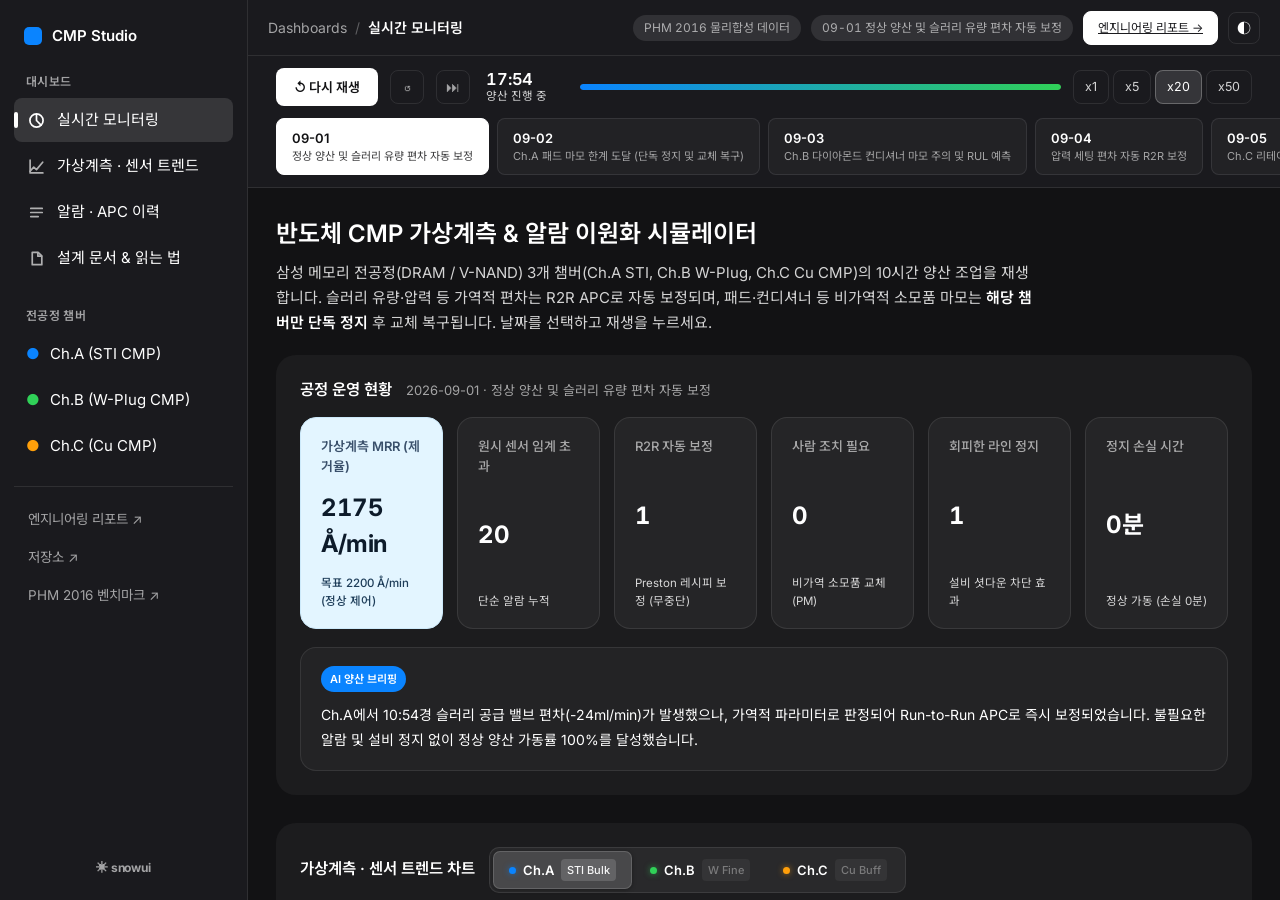
==== index.html @ 7632f23e "fix(ui): segmented chamber pills, dark history tabs, chart collision avoidance, and corrected diamon" ====
<!doctype html>
<html lang="ko" data-theme="dark">
<head>
<meta charset="utf-8">
<meta name="viewport" content="width=device-width, initial-scale=1">
<title>반도체 CMP 가상계측 & 알람 이원화 시뮬레이터</title>
<link rel="preconnect" href="https://fonts.googleapis.com">
<link rel="preconnect" href="https://fonts.gstatic.com" crossorigin>
<link href="https://fonts.googleapis.com/css2?family=Inter:wght@400;500;600;700&family=Noto+Sans+KR:wght@400;500;600;700&display=swap" rel="stylesheet">
<link rel="stylesheet" href="snowui-shell.css">
<link rel="stylesheet" href="style.css">
</head>
<body>
<div class="shell">

<aside class="rail">
  <div class="rail-brand"><span class="rail-dot"></span><span>CMP Studio</span></div>

  <div class="rail-sec">대시보드</div>
  <nav class="rail-group">
    <a class="rail-row on" href="#s-live"><svg class="ri" viewBox="0 0 16 16" aria-hidden="true"><circle cx="8" cy="8" r="6.2"/><path d="M8 8V2.2M8 8l4.3 4.3"/></svg>실시간 모니터링</a>
    <a class="rail-row" href="#s-chart"><svg class="ri" viewBox="0 0 16 16" aria-hidden="true"><path d="M2 12.5l3.4-4 2.6 2.4L13.8 4"/><path d="M2 2v12h12"/></svg>가상계측 · 센서 트렌드</a>
    <a class="rail-row" href="#s-log"><svg class="ri" viewBox="0 0 16 16" aria-hidden="true"><path d="M2.6 4.2h10.8M2.6 8h10.8M2.6 11.8h7"/></svg>알람 · APC 이력</a>
    <a class="rail-row" href="#s-about"><svg class="ri" viewBox="0 0 16 16" aria-hidden="true"><path d="M4 2.2h5.5L13 5.6v8.2H4z"/><path d="M9.3 2.4v3.4h3.4"/></svg>설계 문서 & 읽는 법</a>
  </nav>

  <div class="rail-sec">전공정 챔버</div>
  <nav class="rail-group">
    <a class="rail-row" href="#s-chart" onclick="switchEqp(0)"><span style="color:#0a84ff">●</span>&nbsp; Ch.A (STI CMP)</a>
    <a class="rail-row" href="#s-chart" onclick="switchEqp(1)"><span style="color:#30d158">●</span>&nbsp; Ch.B (W-Plug CMP)</a>
    <a class="rail-row" href="#s-chart" onclick="switchEqp(2)"><span style="color:#ff9f0a">●</span>&nbsp; Ch.C (Cu CMP)</a>
  </nav>

  <nav class="rail-group rail-ext">
    <a class="rail-row" href="project.html">엔지니어링 리포트 ↗</a>
    <a class="rail-row" href="https://github.com/jiu7021/CMP" target="_blank">저장소 ↗</a>
    <a class="rail-row" href="https://www.phmsociety.org/events/conference/phm/16/data-challenge" target="_blank">PHM 2016 벤치마크 ↗</a>
  </nav>

  <div class="rail-foot">
    <span style="font-weight:700;letter-spacing:-0.02em">✳ snowui</span>
  </div>
</aside>

<div class="col">
  <header class="topbar">
    <div class="crumb"><span>Dashboards</span><span class="sep">/</span><b id="crumb-cur">CMP Overview</b></div>
    <div class="topbar-r">
      <span class="badge ghost" title="PHM 2016 Schema Physics-Informed Synthetic Data">PHM 2016 물리합성 데이터</span>
      <span class="badge ghost" id="daybadge">—</span>
      <a class="btn primary" href="project.html">엔지니어링 리포트 →</a>
      <button id="theme-btn" class="icon-btn" type="button" aria-label="테마 전환">◐</button>
    </div>
  </header>

  <div class="barwrap">
    <section class="bar" id="bar">
      <button id="play" class="play">▶ 재생</button>
      <button id="rst" class="mini" title="처음으로">↺</button>
      <button id="end" class="mini" title="끝으로">⏭</button>
      <div class="clock"><b id="clock">08:00</b><span id="slow">양산 진행 중</span></div>
      <div class="track"><i id="prog"></i></div>
      <nav id="spd" class="spd"></nav>
    </section>
    <nav class="daybar" id="days"></nav>
  </div>

  <div class="scroll">
    <div class="hero">
      <h1>반도체 CMP 가상계측 & 알람 이원화 시뮬레이터</h1>
      <p class="sub">삼성 메모리 전공정(DRAM / V-NAND) 3개 챔버(Ch.A STI, Ch.B W-Plug, Ch.C Cu CMP)의 10시간 양산 조업을 재생합니다.
      슬러리 유량·압력 등 가역적 편차는 R2R APC로 자동 보정되며, 패드·컨디셔너 등 비가역적 소모품 마모는 <b>해당 챔버만 단독 정지</b> 후 교체 복구됩니다.
      날짜를 선택하고 재생을 누르세요.</p>
    </div>

    <main>

      <div id="hold" class="hold"></div>

      <!-- 공정 현황 (KPI 카드 행) -->
      <section class="panel" id="s-live">
        <div class="panel-head"><h2>공정 운영 현황</h2><div class="hint" id="title"></div></div>
        <div class="kpi-row" id="kpi"></div>
        <div class="brief-box">
          <span class="tag">AI 양산 브리핑</span>
          <p id="brief"></p>
        </div>
      </section>

      <!-- 가상계측 & 센서 트렌드 (그래프가 먼저 나옴!) -->
      <section class="panel" id="s-chart">
        <div class="panel-head">
          <h2>가상계측 · 센서 트렌드 차트</h2>
          <nav id="eqps" class="tabs sm"></nav>
        </div>

        <!-- 5종 SVG 실시간 센서 및 가상계측 차트 -->
        <div id="charts"></div>
        <p class="hint" style="margin-top:14px">세로선은 이상 감지 시점, 붉은 음영은 해당 챔버 단독 정지 구간입니다.
        Y축 스케일은 실제 공정 제어 밴드(Process Window)에 맞춰 최적화되어 정지 후에도 파라미터 미세 거동이 1자로 뭉개지지 않습니다.</p>

        <!-- 차트 아래에 배치된 실제 반도체 CMP 공정 구조도 & 물리 거동 트윈 -->
        <div class="cmp-schematic-wrap">
          <div class="cmp-schematic-head">
            <h3>⚙️ 반도체 CMP 연마 챔버 물리 거동 단면도 (<span id="twin-ch-name">Ch.A — STI Bulk</span>)</h3>
            <div id="twin-status-badge"><span class="badge ok">🟢 정상 가동 중 (RUNNING)</span></div>
          </div>

          <div class="cmp-twin-card" id="cmp-twin-card">
            <div class="cmp-twin-body">
              <!-- 실제 반도체 CMP 설비 단면 구조도 (Carrier Head, 300mm Wafer, Retaining Ring, Slurry, Pad, Platen) -->
              <div class="cmp-stage-view">
                <svg id="cmp-svg-sim" viewBox="0 0 680 240" class="cmp-svg">
                  <defs>
                    <!-- Polyurethane Pad Textured Pattern -->
                    <linearGradient id="pad-base-grad" x1="0%" y1="0%" x2="0%" y2="100%">
                      <stop offset="0%" stop-color="#d4a373"/>
                      <stop offset="50%" stop-color="#bc6c25"/>
                      <stop offset="100%" stop-color="#8a4f1d"/>
                    </linearGradient>
                    <!-- Silicon Wafer Thin Film Gradient -->
                    <linearGradient id="wafer-layer-grad" x1="0%" y1="0%" x2="100%" y2="0%">
                      <stop offset="0%" stop-color="#48cae4"/>
                      <stop offset="25%" stop-color="#0077b6"/>
                      <stop offset="50%" stop-color="#90e0ef"/>
                      <stop offset="75%" stop-color="#b5179e"/>
                      <stop offset="100%" stop-color="#48cae4"/>
                    </linearGradient>
                    <!-- Slurry Fluid Drop Gradient -->
                    <radialGradient id="slurry-fluid-grad" cx="50%" cy="50%" r="50%">
                      <stop offset="0%" stop-color="#caf0f8"/>
                      <stop offset="100%" stop-color="#00b4d8"/>
                    </radialGradient>
                  </defs>

                  <!-- 1. Bottom Turntable Platen & Polyurethane Pad -->
                  <g id="platen-assembly">
                    <!-- Stainless Platen Base -->
                    <rect x="60" y="195" width="560" height="24" rx="4" fill="#2c2c2e" stroke="#48484a" stroke-width="1.5"/>
                    <rect x="290" y="219" width="100" height="15" fill="#1c1c1e"/>
                    <!-- Polishing Pad (IC1000) -->
                    <rect x="70" y="175" width="540" height="20" rx="2" fill="url(#pad-base-grad)" stroke="#dda15e" stroke-width="1"/>
                    <!-- Pad Micro-Grooves cross-hatch lines -->
                    <path d="M80,175 L80,183 M110,175 L110,183 M140,175 L140,183 M170,175 L170,183 M200,175 L200,183 M230,175 L230,183 M260,175 L260,183 M290,175 L290,183 M320,175 L320,183 M350,175 L350,183 M380,175 L380,183 M410,175 L410,183 M440,175 L440,183 M470,175 L470,183 M500,175 L500,183 M530,175 L530,183 M560,175 L560,183 M590,175 L590,183" stroke="rgba(0,0,0,0.3)" stroke-width="1.5"/>
                    <!-- Platen Rotation Indicator Arrow -->
                    <g id="platen-rotation-badge" class="spin-anim">
                      <circle cx="220" cy="170" r="16" fill="rgba(0,0,0,0.4)" stroke="#dda15e" stroke-width="1"/>
                      <path d="M213,170 A7,7 0 1,1 227,170 M227,165 L227,171 L221,171" fill="none" stroke="#dda15e" stroke-width="1.5" stroke-linecap="round"/>
                    </g>
                    <text x="340" y="210" fill="#a1a1a6" font-size="11" font-weight="600" text-anchor="middle">ROTATING PLATEN TABLE & IC1000 POLYURETHANE PAD</text>
                  </g>

                  <!-- 2. Slurry Delivery Arm & Chemical Fluid Layer (Left) -->
                  <g id="slurry-delivery-system">
                    <!-- Delivery tube -->
                    <path d="M90,30 L90,105 L150,125" fill="none" stroke="#0077b6" stroke-width="5" stroke-linecap="round"/>
                    <circle cx="150" cy="125" r="5" fill="#00b4d8"/>
                    <text x="90" y="22" fill="#00b4d8" font-size="10.5" font-weight="600">SLURRY DISPENSER</text>
                    
                    <!-- Dynamic Slurry Droplets (Animated when playing) -->
                    <circle class="drip-anim-1" cx="150" cy="138" r="3.5" fill="url(#slurry-fluid-grad)"/>
                    <circle class="drip-anim-2" cx="152" cy="150" r="2.8" fill="url(#slurry-fluid-grad)"/>
                    <!-- Slurry film on pad -->
                    <rect x="140" y="172" width="220" height="3" fill="#00b4d8" opacity="0.6"/>
                  </g>

                  <!-- 3. Wafer Polishing Head / Carrier Assembly (Center-Right) -->
                  <g id="carrier-assembly">
                    <!-- Carrier Drive Shaft -->
                    <rect x="335" y="10" width="30" height="60" rx="3" fill="#3a3a3c" stroke="#636366" stroke-width="1"/>
                    <line x1="350" y1="20" x2="350" y2="60" stroke="#8e8e93" stroke-dasharray="3 3"/>
                    
                    <!-- Downforce Pressure Arrows (Fz) -->
                    <path d="M320,45 L320,62 M316,58 L320,63 L324,58" stroke="#30d158" stroke-width="2" stroke-linecap="round"/>
                    <path d="M350,45 L350,62 M346,58 L350,63 L354,58" stroke="#30d158" stroke-width="2" stroke-linecap="round"/>
                    <path d="M380,45 L380,62 M376,58 L380,63 L384,58" stroke="#30d158" stroke-width="2" stroke-linecap="round"/>
                    <text x="350" y="40" fill="#30d158" font-size="10" font-weight="700" text-anchor="middle">DOWNFORCE (P)</text>

                    <!-- Carrier Head Main Body (Multi-Zone Air Bladder Housing) -->
                    <rect x="250" y="70" width="200" height="85" rx="8" fill="#2c2c2e" stroke="#5a5a5e" stroke-width="2"/>
                    <rect x="255" y="140" width="190" height="15" fill="#3a3a3c"/>
                    
                    <!-- Retaining Ring (Edge Ring preventing wafer slip) -->
                    <rect x="250" y="155" width="12" height="19" rx="1" fill="#ff9f0a" stroke="#cca000" stroke-width="1"/>
                    <rect x="438" y="155" width="12" height="19" rx="1" fill="#ff9f0a" stroke="#cca000" stroke-width="1"/>
                    <text x="235" y="162" fill="#ff9f0a" font-size="9" font-weight="600" text-anchor="end">RETAINING RING</text>

                    <!-- 300mm Silicon Wafer (Held Face-Down against Pad) -->
                    <rect x="262" y="168" width="176" height="5.5" rx="1" fill="url(#wafer-layer-grad)"/>
                    <text x="350" y="163" fill="#ffffff" font-size="10" font-weight="700" text-anchor="middle">300mm WAFER (FACE-DOWN)</text>

                    <!-- Carrier Rotation Indicator Arrow -->
                    <g id="carrier-rotation-badge" class="spin-anim-rev">
                      <circle cx="320" cy="105" r="14" fill="rgba(0,0,0,0.5)" stroke="#0a84ff" stroke-width="1"/>
                      <path d="M314,105 A6,6 0 1,1 326,105 M326,101 L326,106 L321,106" fill="none" stroke="#0a84ff" stroke-width="1.5" stroke-linecap="round"/>
                    </g>
                    <text x="350" y="109" fill="#0a84ff" font-size="10.5" font-weight="600">CARRIER HEAD</text>
                  </g>

                  <!-- 4. Diamond Conditioner Dresser Unit (Far Right) -->
                  <!-- Vertical Fixed Pivot Post at X=560 -->
                  <rect x="560" y="30" width="10" height="155" rx="3" fill="#2c2c2e" stroke="#48484a" stroke-width="1.5"/>
                  <circle cx="565" cy="65" r="7" fill="#636366" stroke="#8e8e93" stroke-width="1"/>
                  <text x="565" y="22" fill="#ffd60a" font-size="10" font-weight="700" text-anchor="middle">DIAMOND DRESSER</text>
                  <text x="565" y="198" fill="#8e8e93" font-size="8.5" text-anchor="middle">PIVOT POST</text>

                  <!-- Moving Sweeper Arm & Conditioning Disc (sweeps strictly along pad surface Y=175) -->
                  <g id="conditioner-unit" class="sweep-anim">
                    <!-- Cantilever Arm -->
                    <path d="M565,65 L495,65 L495,158" fill="none" stroke="#8e8e93" stroke-width="5" stroke-linecap="round" stroke-linejoin="round"/>
                    <!-- Disc Drive Spindle -->
                    <rect x="491" y="145" width="8" height="15" rx="1" fill="#636366"/>
                    <!-- Conditioner Disc Head Body -->
                    <rect x="472" y="158" width="46" height="13" rx="2" fill="#3a3a3c" stroke="#ffd60a" stroke-width="1.2"/>
                    <!-- Diamond Grit Abrasive Layer (Sits strictly on pad top surface Y=171~175) -->
                    <rect x="474" y="171" width="42" height="4" rx="1" fill="#ffd60a" stroke="#cca000" stroke-width="0.5"/>
                    <text x="495" y="152" fill="#ffd60a" font-size="9" font-weight="600" text-anchor="middle">100 RPM</text>
                  </g>

                  <!-- 5. Halt Alert Overlay (Displayed only when halted) -->
                  <g id="cmp-halt-overlay" opacity="0" style="transition: opacity 0.25s ease;">
                    <rect x="50" y="20" width="580" height="195" rx="10" fill="rgba(255,69,58,0.22)" stroke="#ff453a" stroke-width="2"/>
                    <rect x="190" y="90" width="300" height="52" rx="8" fill="rgba(20,20,22,0.94)" stroke="#ff453a" stroke-width="1.5"/>
                    <text x="340" y="113" fill="#ff453a" font-size="14" font-weight="700" text-anchor="middle">⚠️ 챔버 단독 정지 (HALTED)</text>
                    <text x="340" y="131" fill="rgba(255,255,255,0.85)" font-size="11.5" text-anchor="middle">헤드 상승(Head-Up) · 소모품(패드) 교체 필요</text>
                  </g>
                </svg>
              </div>

              <!-- Live Chamber Gauges -->
              <div class="cmp-gauges-grid">
                <div class="gauge-card">
                  <div class="gauge-lab">가상계측 MRR (제거율)</div>
                  <div class="gauge-val ok" id="g-mrr">2,204 Å/min</div>
                  <div class="gauge-sub" id="g-mrr-err">실시간 가상계측 정상</div>
                </div>
                <div class="gauge-card">
                  <div class="gauge-lab">캐리어 다운포스 압력</div>
                  <div class="gauge-val" id="g-press">3.80 psi</div>
                  <div class="gauge-sub">목표: 3.80 psi (R2R 연동)</div>
                </div>
                <div class="gauge-card">
                  <div class="gauge-lab">슬러리 공급 유량</div>
                  <div class="gauge-val" id="g-flow">220.0 ml/min</div>
                  <div class="gauge-sub">공급 밸브 안정</div>
                </div>
                <div class="gauge-card">
                  <div class="gauge-lab">패드 잔여 홈 & RUL</div>
                  <div class="gauge-val warn" id="g-wear">980.0 μm</div>
                  <div class="gauge-sub" id="g-rul">잔여 351매 (임계 400μm)</div>
                </div>
              </div>
            </div>
          </div>
        </div>
      </section>

      <!-- 알람 & 조치 이력 (통합 뷰) -->
      <section class="panel" id="s-log">
        <div class="panel-head"><h2>알람 · 조치 종합 이력</h2>
          <nav id="logtabs" class="tabs sm">
            <button class="on" data-v="all">전체 이력 <span id="nall"></span></button>
            <button data-v="auto">⚡ 자동 보정 (APC) <span id="nauto"></span></button>
            <button data-v="man">👤 사람 조치 (PM 필요) <span id="nman"></span></button>
          </nav></div>
        <div id="log"></div>
      </section>

      <!-- 이 화면 읽는 법 -->
      <section class="panel" id="s-about">
        <div class="panel-head"><h2>이 화면 읽는 법 — CMP 공정 운영 아키텍처</h2>
          <div class="hint">자세한 공학적 수치와 한계는 <a class="inline-link" href="project.html">엔지니어링 리포트</a>에 정리되어 있습니다</div></div>

        <h3 class="sub-h">가상계측(Virtual Metrology)이란 무엇인가</h3>
        <p class="para">CMP(Chemical Mechanical Planarization)는 회전하는 폴리싱 패드와 슬러리(연마액) 화학 반응으로 웨이퍼 표면을 나노미터 수준으로 평탄화하는 전공정 핵심 공정입니다.
        핵심 품질 지표는 <b>MRR(Material Removal Rate, 단위 시간당 연마 제거율)</b>입니다.
        모든 웨이퍼를 물리 계측기(박막 두께 측정기)로 실측하면 팹 병목이 발생하므로,
        설비 센서(다운포스 압력, 플래튼/헤드 회전수, 슬러리 유량, 모터 마찰전류, 패드 온도) 데이터를 학습한 <b>머신러닝 가상계측 모델(MLP/Ridge)</b>로 매 웨이퍼의 MRR을 실시간 추정합니다.</p>

        <h3 class="sub-h">알람 이원화의 핵심: 가역적 이상 vs 비가역적 소모품 마모</h3>
        <p class="para">기존 팹에서는 사소한 유량 흔들림이나 압력 드리프트에도 일괄 경보가 발생하여 오퍼레이터 피로도가 극심하고 불필요한 라인 정지가 발생했습니다.
        본 시스템은 이상의 물리적 성격을 판별해 두 갈래로 분기합니다:</p>
        <table class="kv">
          <tr><td><b>슬러리 유량 편차 · 캐리어 압력 세팅 드리프트 · 회전속도 편차</b></td><td class="ok">R2R APC 자동 레시피 보정 (무중단)</td></tr>
          <tr><td><b>폴리싱 패드 수명 한계 (홈 깊이 400μm 미달) · 다이아몬드 컨디셔너 마모</b></td><td class="bad">사람 개입 알람 (해당 챔버 단독 정지)</td></tr>
        </table>

        <h3 class="sub-h">해당 챔버만 정지되고, 나머지 챔버와 시간은 계속 흐릅니다</h3>
        <p class="para">예를 들어 <b>9월 2일</b> 시나리오에서 Ch.A의 폴리싱 패드 홈 깊이가 임계선(400μm)에 도달하면,
        <b>Ch.A만 즉시 정지(RPM 0, 압력 0, 가공 중단)</b>되고 Ch.B와 Ch.C는 정상적으로 웨이퍼를 가공합니다.
        실제 반도체 팹과 동일하게 조업 시간은 계속 흐르며, 작업자가 결정을 미룰수록 <b>정지 손실 시간(Downtime Loss)</b>이 분 단위로 누적됩니다.
        상단에 나타나는 <b>[소모품(패드) 교체 완료 · 재가동]</b> 버튼을 누르면 패드가 신품(1200μm)으로 교체되고 Ch.A가 즉시 양산에 복귀합니다.</p>

        <h3 class="sub-h">소모품 잔여수명(RUL) 추정</h3>
        <p class="para">패드 잔여 홈 깊이 및 컨디셔너 가동 시간의 열화 궤적을 분석하여 교체 임계점까지 남은 웨이퍼 매수와 95% 신뢰구간([CI_low, CI_high])을 실시간 제공합니다.
        위험 수준(CRIT) 이전 단계(MAJ)에서는 라인을 세우지 않고 차기 계획 정비(PM) 일정으로 자동 이관됩니다.</p>
      </section>

    </main>

    <footer class="ftr">
      데이터 스키마: PHM 2016 Data Challenge (CMP Benchmark) · 삼성전자 메모리 전공정 CMP 양산 설비 모사 ·
      가상계측 모델: Advanced MLP (Val R² 0.9710) · <a class="inline-link" href="https://github.com/jiu7021/CMP" target="_blank">GitHub Repository</a>
    </footer>
  </div>
</div>
</div>

<script src="data.js"></script>
<script src="app.js"></script>
<script src="snowui-shell.js"></script>
</body>
</html>
---- snowui-shell.css ----
/* ═══════════════════════════════════════════════════════════════════════
   SnowUI Shell — 포트폴리오 프로젝트용 재사용 스타일시트
   토큰 출처: claude.ai/design 프로젝트 "SnowUI Design System"
     tokens/colors.css · typography.css · shape.css · fonts.css
     ui_kits/dashboard/{Shell,NavRail,OverviewScreen}.jsx (레이아웃 값)

   원칙 — SnowUI 예시와 대조해 확정한 것
     · 패널은 테두리로 나누지 않는다. 배경색 차이와 여백으로 나눈다.
     · 간격 28 / 패딩 24 / 패널 radius 20 / 카드 radius 16.
     · 다크가 기본. 밝은 테마는 [data-theme="light"] 로 전환.
     · 다크에서도 KPI 카드는 파스텔 밝은 면을 유지하고 글자만 뒤집는다.
     · Inter 에는 한글 글리프가 없으므로 Noto Sans KR 을 뒤에 둔다.

   HTML 에 이 두 줄이 필요하다.
     <html lang="ko" data-theme="dark">
     <link href="https://fonts.googleapis.com/css2?family=Inter:wght@400;500;600;700&family=Noto+Sans+KR:wght@400;500;600;700&display=swap" rel="stylesheet">
   ═══════════════════════════════════════════════════════════════════════ */

:root{
  --ink:rgb(28,28,28); --ink-80:rgba(28,28,28,.82); --ink-40:rgba(28,28,28,.58);
  --ink-20:rgba(28,28,28,.28); --ink-10:rgba(28,28,28,.1); --ink-05:rgba(28,28,28,.05);
  --surface-page:rgb(255,255,255);
  --surface-app:rgb(249,249,250);
  --surface-panel:rgb(255,255,255);
  --surface-sunken:rgb(247,249,251);
  --surface-hover:rgba(0,0,0,.04);
  --surface-selected:rgba(28,28,28,.05);
  --line:rgba(0,0,0,.1);
  --text-inverse:rgb(28,28,28);

  --fill-blue:rgb(230,241,253); --fill-purple:rgb(237,238,252);
  --fill-cyan:rgb(227,245,255); --fill-lilac:rgb(229,236,246);

  --accent:rgb(0,122,255);
  --warn:rgb(191,116,20); --warn-fill:rgb(255,244,229);
  --bad:rgb(200,40,40);   --bad-fill:rgb(255,236,236);
  --ok:rgb(35,150,72);    --ok-fill:rgb(233,248,238);

  --radius-8:8px; --radius-16:16px; --radius-20:20px; --radius-full:999px;
  --dur-fast:120ms; --dur-base:200ms; --ease:cubic-bezier(.4,0,.2,1);
  --font-sans:'Inter','Noto Sans KR',-apple-system,BlinkMacSystemFont,'Segoe UI',sans-serif;
}

:root[data-theme="dark"]{
  --ink:rgb(255,255,255); --ink-80:rgba(255,255,255,.82); --ink-40:rgba(255,255,255,.6);
  --ink-20:rgba(255,255,255,.3); --ink-10:rgba(255,255,255,.1); --ink-05:rgba(255,255,255,.1);
  --surface-page:#1a1a1e;
  --surface-app:#121214;
  --surface-panel:rgba(255,255,255,.045);
  --surface-sunken:rgba(255,255,255,.03);
  --surface-hover:rgba(255,255,255,.08);
  --surface-selected:rgba(255,255,255,.12);
  --line:rgba(255,255,255,.09);
  --fill-cyan:#e3f5ff;
  --text-inverse:rgb(28,28,28);
  /* SnowUI 는 다크에서도 이 파스텔 면들을 밝게 유지한다 */
  --fill-lilac:rgb(231,235,245); --fill-purple:rgb(231,231,238);
  --accent:rgb(10,132,255);
  --warn:rgb(255,159,10); --warn-fill:rgba(255,159,10,.14);
  --bad:rgb(255,69,58);   --bad-fill:rgba(255,69,58,.14);
  --ok:rgb(48,209,88);    --ok-fill:rgba(48,209,88,.14);
}

*{box-sizing:border-box}
html,body{margin:0;padding:0;height:100%}
body{background:var(--surface-app);color:var(--ink);font-family:var(--font-sans);
  font-size:14px;line-height:20px;letter-spacing:0;-webkit-font-smoothing:antialiased}
h1,h2,h3{margin:0;font-weight:600}
b{font-weight:600;color:var(--ink)}
.tnum,.kpi-val,.kv,.cmp,.badge{font-variant-numeric:tabular-nums}

/* ═══ 셸 ═══ */
.shell{display:flex;height:100vh;overflow:hidden}
.rail{width:248px;flex:none;border-right:1px solid var(--line);background:var(--surface-page);
  padding:22px 14px;overflow-y:auto;display:flex;flex-direction:column}
.rail-brand{display:flex;align-items:center;gap:10px;padding:4px 10px 0;font-weight:600;font-size:15px}
.rail-dot{width:18px;height:18px;border-radius:5px;background:var(--accent);flex:none}
.rail-sec{font-size:12px;font-weight:600;letter-spacing:.03em;color:var(--ink-40);
  padding:4px 12px 6px;margin-top:22px}
.rail-group{display:flex;flex-direction:column;gap:2px}
.rail-row{display:flex;align-items:center;gap:2px;height:44px;padding:0 12px;
  border-radius:var(--radius-8);color:var(--ink);text-decoration:none;font-size:15px;
  position:relative;transition:background var(--dur-fast) var(--ease)}
.rail-row:hover{background:var(--surface-hover)}
.rail-row.on{background:var(--surface-selected)}
.rail-row.on::before{content:"";position:absolute;left:0;top:14px;width:4px;height:16px;
  border-radius:2px;background:var(--ink)}
span.ri{width:7px;height:7px;border-radius:4px;background:var(--ink-20);margin:0 10px 0 5px;flex:none}
.rail-row.on span.ri{background:var(--ink)}
.rail-ext{margin-top:18px;padding-top:14px;border-top:1px solid var(--line)}
.rail-ext .rail-row{color:var(--ink-40);padding-left:14px;font-size:13.5px;height:36px}
.rail-ext .rail-row:hover{color:var(--ink)}
.rail-foot{margin-top:auto;padding-top:20px;font-size:12px;color:var(--ink-40);text-align:center}

.col{flex:1;display:flex;flex-direction:column;min-width:0}
.topbar{height:56px;flex:none;border-bottom:1px solid var(--line);background:var(--surface-page);
  display:flex;align-items:center;justify-content:space-between;padding:0 20px;gap:14px}
.crumb{display:flex;align-items:center;gap:8px;font-size:14px;color:var(--ink-40);min-width:0}
.crumb b{color:var(--ink);white-space:nowrap;overflow:hidden;text-overflow:ellipsis}
.crumb .sep{color:var(--ink-20)}
.topbar-r{display:flex;align-items:center;gap:10px;flex:none}
.icon-btn{width:32px;height:32px;border-radius:var(--radius-8);border:1px solid var(--line);
  background:transparent;color:var(--ink);cursor:pointer;font-size:14px;line-height:1;
  transition:background var(--dur-fast) var(--ease)}
.icon-btn:hover{background:var(--surface-hover)}

.scroll{flex:1;overflow-y:auto;min-height:0;position:relative}  /* offsetTop 기준을 이 컨테이너로 */
.hero{max-width:1280px;margin:0 auto;padding:28px 28px 0}
.hero h1{font-size:24px;line-height:36px}
.sub{margin:8px 0 0;color:var(--ink-80);max-width:760px;font-size:15px;line-height:25px}
main{max-width:1280px;margin:0 auto;padding:20px 28px 48px;display:flex;flex-direction:column;gap:28px}
.ftr{border-top:1px solid var(--line);padding:16px 28px;text-align:center;
  color:var(--ink-20);font-size:12px}

/* ═══ 콘텐츠 ═══ */
.panel{background:var(--surface-panel);border:none;border-radius:var(--radius-20);padding:24px}
.panel-head{display:flex;align-items:baseline;gap:14px;flex-wrap:wrap;margin-bottom:16px}
.panel h2{font-size:15.5px;line-height:22px}
.hint{color:var(--ink-40);font-size:13px;line-height:20px}
.dim{color:var(--ink-40)}
.para{margin:0 0 16px;font-size:14.5px;line-height:26px;max-width:74ch}
.para:last-child{margin-bottom:0}
.para.dim{color:var(--ink-40)}
.fig{display:block;width:100%;max-width:900px;height:auto;margin:8px 0 16px;
  border-radius:var(--radius-16);background:var(--surface-sunken)}
.inline-link{color:var(--accent);text-decoration:none;font-weight:600}
.inline-link:hover{text-decoration:underline;text-underline-offset:3px}

.badge{font-size:12px;line-height:18px;padding:3px 10px;border-radius:var(--radius-full);
  background:var(--fill-blue);color:var(--text-inverse);border:1px solid transparent;
  text-decoration:none;display:inline-block}
.badge.ghost{background:var(--ink-05);color:var(--ink-40)}
.badge.bad{background:var(--warn-fill);color:var(--warn)}

.btn{font-family:inherit;font-size:12px;line-height:18px;padding:7px 14px;
  border-radius:var(--radius-8);cursor:pointer;border:1px solid var(--line);
  background:transparent;color:var(--ink);transition:background var(--dur-fast) var(--ease)}
.btn:hover{background:var(--surface-hover)}
/* primary 글자색은 --text-inverse 가 아니라 페이지 배경색을 쓴다.
   --text-inverse 는 파스텔 면 위의 어두운 글자용이라 라이트에서 --ink 와 같은 색이 되어 글자가 사라진다. */
.btn.primary{background:var(--ink);border-color:var(--ink);color:var(--surface-page)}

/* KPI 카드 — 다크에서도 파스텔 면을 밝게 두고 글자만 뒤집는다 */
.kpi-row{display:grid;grid-template-columns:repeat(auto-fit,minmax(200px,1fr));gap:16px}
.kpi{background:var(--surface-sunken);border-radius:var(--radius-16);padding:20px;
  display:flex;flex-direction:column;gap:6px;
  transition:transform var(--dur-base) var(--ease)}
.kpi:hover{transform:translateY(-2px)}
.kpi.tint{background:var(--fill-blue);color:var(--text-inverse)}
.kpi.tint-2{background:var(--fill-lilac);color:var(--text-inverse)}
.kpi.tint .kpi-sub,.kpi.tint-2 .kpi-sub{color:rgba(28,28,28,.55)}
.kpi-lab{font-size:14px;line-height:20px;font-weight:600}
.kpi-val{font-size:24px;line-height:36px;font-weight:600}
.kpi-sub{font-size:12px;line-height:18px;color:var(--ink-40)}

/* 단계 목록 — ok / half / no 로 결과를 좌측 막대에 표시 */
.steps{display:flex;flex-direction:column;gap:12px}
.step{display:flex;gap:14px;background:var(--surface-sunken);border-radius:var(--radius-16);
  padding:18px 20px;border-left:3px solid var(--ink-20)}
.step.ok{border-left-color:var(--ok)}
.step.half{border-left-color:var(--warn)}
.step.no{border-left-color:var(--bad)}
.step-n{flex:none;width:22px;height:22px;border-radius:var(--radius-full);
  background:var(--ink-10);color:var(--ink);font-size:12px;font-weight:600;
  display:grid;place-items:center}
.step b{display:block;font-size:14px;line-height:20px;margin-bottom:4px}
.step p{margin:0;font-size:13px;line-height:21px;color:var(--ink-40);max-width:70ch}

/* 강조 블록 — 관점 전환·핵심 결론 */
.turn{background:var(--fill-blue);color:var(--text-inverse);border-radius:var(--radius-16);padding:22px}
.turn b{color:var(--text-inverse);font-size:14px}
.turn p{margin:8px 0 14px;font-size:14px;line-height:24px;color:rgba(28,28,28,.75);max-width:74ch}

.cmp,.kv{border-collapse:collapse;font-size:13px;line-height:20px}
.cmp{background:rgba(255,255,255,.55);border-radius:var(--radius-8);overflow:hidden}
.cmp th,.cmp td{padding:8px 14px;text-align:left;color:var(--text-inverse)}
.cmp th{font-weight:600;color:rgba(28,28,28,.5);font-size:12px}
.cmp tr + tr td{border-top:1px solid rgba(28,28,28,.08)}
.kv{width:100%;max-width:760px;margin:4px 0 14px}
.kv td{padding:12px 0;font-size:14px;border-bottom:1px solid var(--line);vertical-align:top}
.kv td:first-child{width:180px;color:var(--ink-40)}

.limits{margin:0;padding-left:20px;display:flex;flex-direction:column;gap:10px}
.limits li{font-size:14px;line-height:22px;color:var(--ink-40);max-width:74ch}
.limits li b{color:var(--ink)}

@media (max-width:1100px){ .kpi-row{grid-template-columns:1fr} }
@media (max-width:820px){ .rail{display:none} }
---- style.css ----
/* docs/style.css — CMP Virtual Metrology & Alarm Bifurcation Simulator
   ByeWind / SnowUI Design System Tokens & Front-End Fab Components */

:root {
  --min: rgb(255, 204, 0);
  --mrr-target: rgb(52, 199, 89);
  --mrr-pred: rgb(10, 132, 255);
}
:root[data-theme="dark"] {
  --min: rgb(255, 214, 10);
  --mrr-target: rgb(48, 209, 88);
  --mrr-pred: rgb(100, 210, 255);
}

/* ── Top Bar & Playback Controls ─────────────────── */
.barwrap {
  flex: none;
  background: var(--surface-page);
  border-bottom: 1px solid var(--line);
}
.bar {
  max-width: 1280px;
  margin: 0 auto;
  padding: 12px 28px;
  display: flex;
  align-items: center;
  gap: 12px;
  flex-wrap: wrap;
}
.barwrap:has(.bar.alert) {
  background: var(--bad-fill, rgba(255, 69, 58, 0.08));
}

.play {
  background: #ffffff;
  color: #121214;
  border: none;
  padding: 9px 18px;
  border-radius: var(--radius-8);
  cursor: pointer;
  font: inherit;
  font-size: 13px;
  font-weight: 600;
  white-space: nowrap;
  transition: all var(--dur-fast) var(--ease);
}
.play:hover { opacity: 0.88; transform: translateY(-1px); }
.play.on {
  background: var(--warn);
  color: rgb(24, 24, 26);
}

.mini {
  background: transparent;
  border: 1px solid var(--line);
  color: var(--ink-40);
  width: 34px;
  height: 34px;
  border-radius: var(--radius-8);
  cursor: pointer;
  font-size: 14px;
  transition: all var(--dur-fast) var(--ease);
}
.mini:hover {
  color: var(--ink);
  border-color: var(--ink-20);
}

.clock {
  display: flex;
  flex-direction: column;
  line-height: 1.2;
  padding: 0 4px;
  min-width: 86px;
}
.clock b {
  font-size: 16.5px;
  font-weight: 600;
  font-variant-numeric: tabular-nums;
  letter-spacing: -0.01em;
}
.clock span {
  font-size: 11.5px;
  color: var(--ink-80);
}
.bar.alert .clock span {
  color: var(--bad);
  font-weight: 600;
}

.track {
  flex: 1;
  min-width: 120px;
  height: 6px;
  background: rgba(255, 255, 255, 0.08);
  border-radius: var(--radius-full);
  overflow: hidden;
}
.track i {
  display: block;
  height: 100%;
  width: 0;
  border-radius: var(--radius-full);
  background: linear-gradient(90deg, #0a84ff, #30d158);
  transition: width 0.12s linear;
}

.spd { display: flex; gap: 4px; }
.spd button {
  background: transparent;
  border: 1px solid var(--line);
  color: var(--ink-80);
  padding: 6px 11px;
  border-radius: var(--radius-8);
  cursor: pointer;
  font: inherit;
  font-size: 12.5px;
  transition: all var(--dur-fast) var(--ease);
}
.spd button:hover { color: var(--ink); }
.spd button.on {
  background: rgba(255, 255, 255, 0.12);
  border-color: rgba(255, 255, 255, 0.25);
  color: #fff;
}

/* ── Day / Scenario Selector ─────────────────────── */
.daybar {
  display: flex;
  gap: 8px;
  overflow-x: auto;
  max-width: 1280px;
  margin: 0 auto;
  padding: 0 28px 12px;
  scrollbar-width: none;
}
.daybar::-webkit-scrollbar { display: none; }
.daybar button {
  flex: 0 0 auto;
  display: flex;
  flex-direction: column;
  align-items: flex-start;
  gap: 2px;
  background: rgba(255, 255, 255, 0.035);
  border: 1px solid var(--line);
  color: var(--ink-80);
  padding: 10px 15px;
  border-radius: var(--radius-8);
  cursor: pointer;
  font: inherit;
  text-align: left;
  transition: all var(--dur-fast) var(--ease);
}
.daybar button:hover { color: var(--ink); background: rgba(255, 255, 255, 0.06); }
.daybar button.on, .daybar button.on b, .daybar button.on span {
  color: #121214;
}
.daybar button.on {
  background: #ffffff;
  border-color: #ffffff;
}
.daybar button.on span { opacity: 0.82; }
.daybar button b {
  font-size: 13px;
  font-weight: 600;
  line-height: 18px;
}
.daybar button span {
  font-size: 11px;
  opacity: 0.72;
  line-height: 15px;
  white-space: nowrap;
}

/* ── KPI Cards (Figma / ByeWind Style) ────────────── */
.kpi-row {
  display: grid;
  grid-template-columns: repeat(6, 1fr);
  gap: 14px;
  margin-top: 14px;
}
.kpi {
  background: rgba(255, 255, 255, 0.045);
  border: 1px solid var(--line);
  border-radius: var(--radius-16);
  padding: 18px 20px;
  display: flex;
  flex-direction: column;
  justify-content: space-between;
  min-height: 108px;
}
.kpi-lab {
  font-size: 13px;
  font-weight: 500;
  color: var(--ink-40);
  margin-bottom: 8px;
}
.kpi-val {
  font-size: 24px;
  font-weight: 700;
  color: var(--ink);
  letter-spacing: -0.02em;
}
.kpi-sub {
  font-size: 11.5px;
  color: var(--ink-80);
  margin-top: 6px;
}

/* 1st Hero KPI Card: Light Blue Tint like Screenshot */
.kpi.hero-tint {
  background: #e3f5ff !important;
  border-color: #cce9fa !important;
}
.kpi.hero-tint .kpi-lab { color: #3a506b !important; font-weight: 600; }
.kpi.hero-tint .kpi-val { color: #0d1b2a !important; }
.kpi.hero-tint .kpi-sub { color: #1e3d59 !important; font-weight: 500; }

/* ── Chamber Selector Segmented Tabs (사진 1 개선) ──── */
#eqps {
  display: inline-flex;
  align-items: center;
  background: rgba(255, 255, 255, 0.06);
  border: 1px solid rgba(255, 255, 255, 0.09);
  border-radius: 10px;
  padding: 3px;
  gap: 3px;
}
#eqps button {
  background: transparent;
  border: none;
  padding: 7px 15px;
  border-radius: 7px;
  color: rgba(255, 255, 255, 0.55);
  font: inherit;
  font-size: 13px;
  font-weight: 600;
  cursor: pointer;
  display: flex;
  align-items: center;
  gap: 7px;
  transition: all var(--dur-fast) var(--ease);
  white-space: nowrap;
}
#eqps button:hover {
  color: #ffffff;
  background: rgba(255, 255, 255, 0.06);
}
#eqps button.on {
  background: rgba(255, 255, 255, 0.15);
  color: #ffffff;
  border: 1px solid rgba(255, 255, 255, 0.15);
  box-shadow: 0 1px 4px rgba(0, 0, 0, 0.35);
}
#eqps button em {
  font-style: normal;
  font-size: 11px;
  font-weight: 500;
  opacity: 0.65;
  background: rgba(255, 255, 255, 0.08);
  padding: 1px 6px;
  border-radius: 4px;
}
#eqps button.on em {
  opacity: 0.95;
  background: rgba(255, 255, 255, 0.16);
}
#eqps button.halted {
  color: #ff453a !important;
}

.ch-dot {
  width: 7px;
  height: 7px;
  border-radius: 50%;
  flex: none;
}
.ch-dot.ch-a { background: #0a84ff; box-shadow: 0 0 6px rgba(10, 132, 255, 0.6); }
.ch-dot.ch-b { background: #30d158; box-shadow: 0 0 6px rgba(48, 209, 88, 0.6); }
.ch-dot.ch-c { background: #ff9f0a; box-shadow: 0 0 6px rgba(255, 159, 10, 0.6); }

/* ── History Filter Tabs (사진 2 개선: 흰 네모 완전 제거) */
#logtabs {
  display: inline-flex;
  align-items: center;
  background: rgba(255, 255, 255, 0.06);
  border: 1px solid rgba(255, 255, 255, 0.09);
  border-radius: 10px;
  padding: 3px;
  gap: 3px;
}
#logtabs button {
  background: transparent !important;
  border: none !important;
  padding: 6px 14px;
  border-radius: 7px;
  color: rgba(255, 255, 255, 0.55) !important;
  font: inherit;
  font-size: 12.5px;
  font-weight: 600;
  cursor: pointer;
  display: inline-flex;
  align-items: center;
  gap: 6px;
  transition: all var(--dur-fast) var(--ease);
  white-space: nowrap;
}
#logtabs button:hover {
  color: #ffffff !important;
  background: rgba(255, 255, 255, 0.06) !important;
}
#logtabs button.on {
  background: rgba(255, 255, 255, 0.15) !important;
  color: #ffffff !important;
  border: 1px solid rgba(255, 255, 255, 0.14) !important;
  box-shadow: 0 1px 4px rgba(0, 0, 0, 0.35);
}
#logtabs button span {
  font-size: 10.5px;
  font-weight: 700;
  padding: 1px 6px;
  border-radius: 999px;
  background: rgba(255, 255, 255, 0.12);
  color: var(--ink);
}
#logtabs button.on span {
  background: rgba(255, 255, 255, 0.22);
}

.stopdot {
  display: inline-block;
  margin-left: 4px;
  padding: 1px 6px;
  border-radius: var(--radius-full);
  font-size: 10px;
  font-weight: 700;
  background: rgba(255, 69, 58, 0.25);
  color: var(--bad);
  animation: pulse 1.2s infinite;
}
@keyframes pulse {
  0% { opacity: 0.6; }
  50% { opacity: 1; }
  100% { opacity: 0.6; }
}

/* ── Action Hold Queue (Chamber Stoppage & Recovery) */
.hold { display: none; margin-bottom: 24px; }
.hold.show { display: block; }
.hold-in {
  background: var(--surface-panel);
  border-radius: var(--radius-20);
  padding: 24px;
  box-shadow: inset 0 0 0 1.5px var(--bad), 0 8px 24px rgba(0,0,0,0.25);
  animation: pop 0.18s ease-out;
}
.hold-in + .hold-in { margin-top: 14px; }
@keyframes pop {
  from { opacity: 0; transform: translateY(-6px); }
  to { opacity: 1; transform: none; }
}
.hold-h {
  display: flex;
  align-items: center;
  gap: 10px;
  flex-wrap: wrap;
  margin-bottom: 12px;
  font-size: 15px;
  color: var(--ink);
}
.hold-h b { font-weight: 600; }
.hold-in p {
  margin: 7px 0;
  font-size: 14.5px;
  line-height: 25px;
  color: var(--ink);
}
.hold-in .why {
  color: var(--ink-80);
  font-size: 14px;
  line-height: 24px;
}
.hold-b {
  display: flex;
  gap: 10px;
  margin-top: 16px;
  flex-wrap: wrap;
}
.hold-b button {
  background: var(--bad);
  color: #fff;
  border: none;
  padding: 10px 18px;
  border-radius: var(--radius-8);
  cursor: pointer;
  font: inherit;
  font-size: 13px;
  font-weight: 600;
  transition: all var(--dur-fast) var(--ease);
}
.hold-b button.ghost {
  background: transparent;
  border: 1px solid var(--line);
  color: var(--ink-40);
}
.hold-b button:hover { filter: brightness(1.1); }

/* ── AI Briefing Box ─────────────────────────────── */
.brief-box {
  background: rgba(255, 255, 255, 0.03);
  border: 1px solid var(--line);
  border-radius: var(--radius-16);
  padding: 18px 20px;
  margin-top: 18px;
}
.brief-box .tag {
  display: inline-block;
  background: var(--accent);
  color: #fff;
  font-size: 11px;
  font-weight: 600;
  padding: 3px 9px;
  border-radius: var(--radius-full);
  margin-bottom: 10px;
}
.brief-box p {
  margin: 0;
  font-size: 14px;
  line-height: 25px;
  color: var(--ink);
}

/* ── SVG Charts (사진 3 개선: 글자 겹침 방지) ───────── */
.ch {
  padding: 16px 0 8px;
  border-top: 1px solid var(--line);
}
.ch:first-child {
  border-top: none;
  padding-top: 4px;
}
.ch-head {
  display: flex;
  justify-content: space-between;
  align-items: baseline;
  gap: 12px;
  margin-bottom: 6px;
}
.ch-head b {
  font-size: 14px;
  font-weight: 600;
}
.ch-head em {
  font-style: normal;
  font-size: 12px;
  color: var(--ink-40);
}
.ch svg {
  display: block;
  width: 100%;
  height: auto;
}

/* ── CMP 물리 거동 단면도 (Digital Twin Schematic) ───── */
.cmp-schematic-wrap {
  margin-top: 28px;
  padding-top: 24px;
  border-top: 1px solid var(--line);
}
.cmp-schematic-head {
  display: flex;
  justify-content: space-between;
  align-items: center;
  margin-bottom: 14px;
}
.cmp-schematic-head h3 {
  font-size: 15px;
  font-weight: 600;
  display: flex;
  align-items: center;
  gap: 8px;
}

.cmp-twin-card {
  background: rgba(255, 255, 255, 0.03);
  border-radius: var(--radius-16);
  padding: 20px;
  border: 1px solid var(--line);
}
.cmp-twin-body {
  display: grid;
  grid-template-columns: 1fr 280px;
  gap: 20px;
  align-items: center;
}
@media(max-width: 960px) {
  .cmp-twin-body { grid-template-columns: 1fr; }
}

.cmp-stage-view {
  background: #141416;
  border-radius: var(--radius-12);
  padding: 14px;
  border: 1px solid var(--line);
  position: relative;
  overflow: hidden;
}
.cmp-svg {
  width: 100%;
  height: auto;
  display: block;
}

/* ── 구동 상태 제어 (재생 중에만 작동 / 멈추면 즉시 정지) */
.spin-anim,
.spin-anim-rev,
.drip-anim-1,
.drip-anim-2,
.sweep-anim {
  animation-play-state: paused !important;
}

.is-running .spin-anim {
  animation: spin-cw 2.8s linear infinite;
  animation-play-state: running !important;
  transform-origin: 220px 170px;
}
.is-running .spin-anim-rev {
  animation: spin-ccw 2.2s linear infinite;
  animation-play-state: running !important;
  transform-origin: 320px 105px;
}
.is-running .drip-anim-1 {
  animation: drip-drop 0.85s ease-in infinite;
  animation-play-state: running !important;
}
.is-running .drip-anim-2 {
  animation: drip-drop 0.85s ease-in 0.42s infinite;
  animation-play-state: running !important;
}
.is-running .sweep-anim {
  animation: sweep-arm 3.4s ease-in-out infinite alternate;
  animation-play-state: running !important;
}

@keyframes spin-cw {
  from { transform: rotate(0deg); }
  to { transform: rotate(360deg); }
}
@keyframes spin-ccw {
  from { transform: rotate(0deg); }
  to { transform: rotate(-360deg); }
}
@keyframes drip-drop {
  0% { transform: translateY(0); opacity: 1; }
  80% { transform: translateY(18px); opacity: 0.7; }
  100% { transform: translateY(24px); opacity: 0; }
}
@keyframes sweep-arm {
  0% { transform: translateX(-22px); }
  100% { transform: translateX(14px); }
}

/* 챔버 단독 정지 시 헤드 및 드레서 동시 상승(Head-Up & Retract) */
.is-halted #carrier-assembly,
.is-halted #conditioner-unit {
  transform: translateY(-18px) !important;
  transition: transform 0.35s cubic-bezier(0.4, 0, 0.2, 1);
}
#carrier-assembly,
#conditioner-unit {
  transition: transform 0.35s cubic-bezier(0.4, 0, 0.2, 1);
}

.cmp-gauges-grid {
  display: flex;
  flex-direction: column;
  gap: 10px;
}
.gauge-card {
  background: rgba(255, 255, 255, 0.04);
  border-radius: var(--radius-8);
  padding: 11px 14px;
  border: 1px solid var(--line);
}
.gauge-lab {
  font-size: 11px;
  color: var(--ink-40);
  font-weight: 500;
  margin-bottom: 2px;
}
.gauge-val {
  font-size: 17px;
  font-weight: 700;
  color: var(--ink);
  font-variant-numeric: tabular-nums;
}
.gauge-sub {
  font-size: 10.5px;
  color: var(--ink-80);
  margin-top: 2px;
}
.gauge-val.alert { color: var(--bad); }
.gauge-val.ok { color: var(--ok); }
.gauge-val.warn { color: var(--warn); }

/* ── 조치 이력 통합 뷰 스타일 ────────────────────────── */
.legend {
  display: flex;
  gap: 18px;
  flex-wrap: wrap;
  font-size: 13px;
  color: var(--ink-80);
  padding-bottom: 16px;
  margin-bottom: 6px;
  border-bottom: 1px solid var(--line);
}
.legend i {
  display: inline-block;
  width: 8px;
  height: 8px;
  border-radius: 50%;
  margin-right: 6px;
  vertical-align: middle;
}
.row {
  display: grid;
  grid-template-columns: auto 62px 1fr auto;
  gap: 14px;
  align-items: baseline;
  padding: 16px 2px;
  border-bottom: 1px solid var(--line);
  font-size: 14px;
}
.row:last-child { border-bottom: none; }
.led {
  width: 9px;
  height: 9px;
  border-radius: 50%;
  align-self: center;
  box-shadow: 0 0 8px currentColor;
}
.led.CRIT { background: var(--bad); color: var(--bad); }
.led.MAJ  { background: var(--warn); color: var(--warn); }
.led.MIN  { background: var(--min); color: var(--min); }
.led.INFO { background: var(--ok); color: var(--ok); }
.tm {
  color: var(--ink-80);
  font-variant-numeric: tabular-nums;
  font-size: 13px;
}
.row .t b { font-weight: 600; }
.row .t i {
  font-style: normal;
  color: var(--ink-40);
  font-size: 12.5px;
  margin-left: 8px;
}
.row .t p {
  margin: 6px 0 0;
  color: var(--ink-80);
  font-size: 13px;
  line-height: 21px;
}
.row .r {
  text-align: right;
  font-size: 13px;
  color: var(--ink-80);
  white-space: nowrap;
  line-height: 21px;
}
.pill {
  display: inline-block;
  padding: 2px 9px;
  border-radius: var(--radius-full);
  font-size: 11.5px;
  font-weight: 600;
}
.pill.auto {
  background: rgba(52, 199, 89, 0.16);
  color: var(--ok);
}
.pill.man {
  background: rgba(255, 69, 58, 0.16);
  color: var(--bad);
}

.badge-tag {
  display: inline-flex;
  align-items: center;
  gap: 4px;
  padding: 2px 8px;
  border-radius: var(--radius-full);
  font-size: 11px;
  font-weight: 700;
  white-space: nowrap;
}
.badge-tag.auto {
  background: rgba(52, 199, 89, 0.18);
  color: var(--ok);
  border: 1px solid rgba(52, 199, 89, 0.35);
}
.badge-tag.man {
  background: rgba(255, 69, 58, 0.18);
  color: var(--bad);
  border: 1px solid rgba(255, 69, 58, 0.35);
}

.empty {
  color: var(--ink-80);
  font-size: 14px;
  padding: 20px 2px;
  margin: 0;
}

.sub-h {
  margin: 28px 0 10px;
  font-size: 15px;
  font-weight: 600;
  color: var(--ink);
  letter-spacing: 0;
}
.sub-h:first-of-type { margin-top: 4px; }
.kv .ok { color: var(--ok); font-weight: 600; }
.kv .bad { color: var(--bad); font-weight: 600; }

svg.ri {
  width: 17px;
  height: 17px;
  margin: 0 10px 0 2px;
  flex: none;
  background: none;
  border-radius: 0;
  stroke: currentColor;
  fill: none;
  stroke-width: 1.6;
  stroke-linecap: round;
  stroke-linejoin: round;
  opacity: 0.65;
}
.rail-row.on svg.ri { opacity: 1; }

@media(max-width: 820px) {
  .daybar { padding: 0 16px 12px; }
  .bar { gap: 10px; padding: 12px 16px; }
  .clock { order: -1; }
  .crumb span:first-child, .crumb .sep { display: none; }
  #daybadge { display: none; }
  .kpi-row { grid-template-columns: 1fr 1fr; }
  .kpi-val { font-size: 20px; }
  .hero h1 { font-size: 21px; line-height: 30px; }
  .track { order: 9; flex-basis: 100%; }
  .row { grid-template-columns: auto 50px 1fr; gap: 10px; }
  .row .r { grid-column: 2/4; text-align: left; margin-top: 4px; }
}
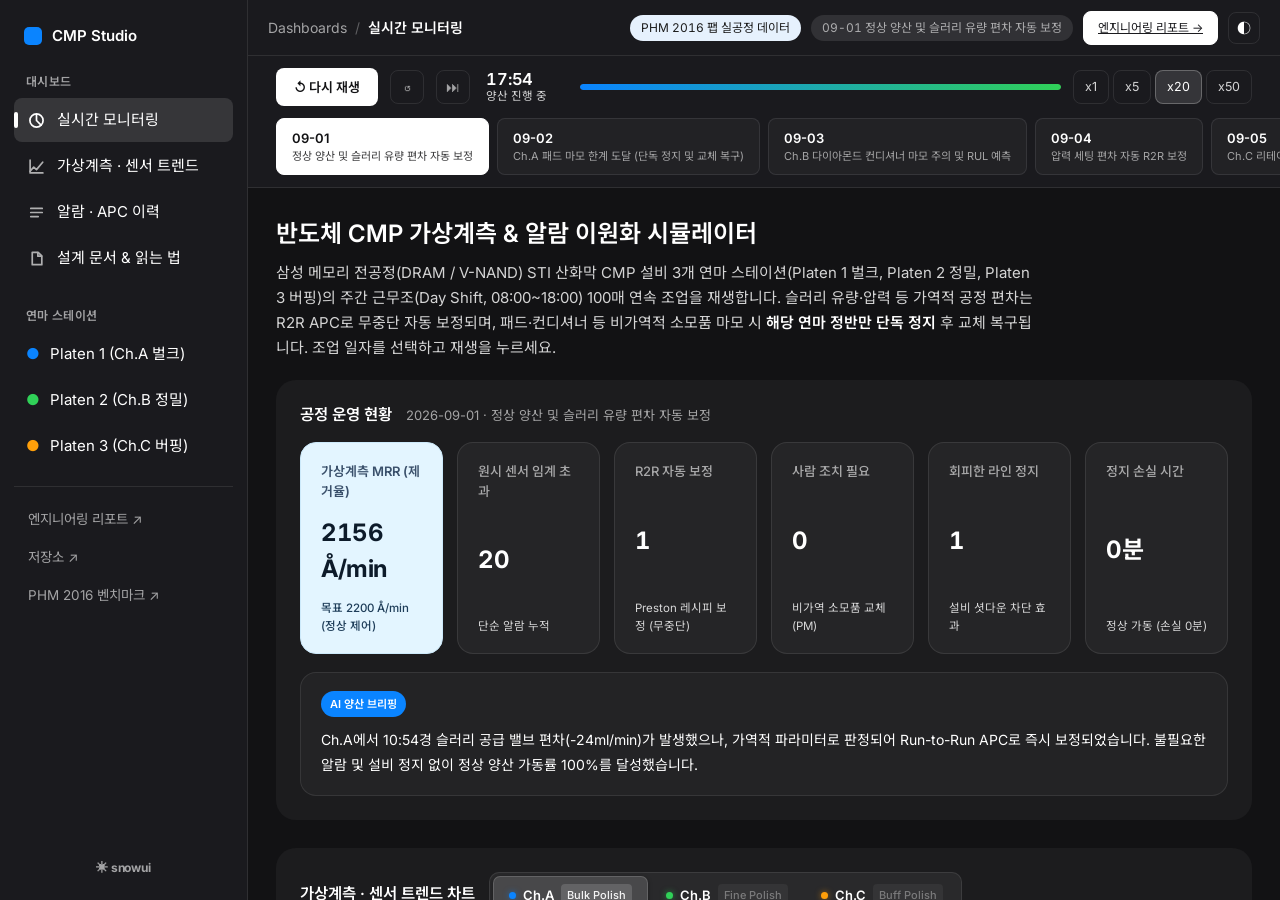
==== commit e1421cd0: "fix(domain): accurate STI 3-platen staging, day-shift operations, and authentic PHM 2016 real benchm" ====
--- a/index.html
+++ b/index.html
@@ -24,11 +24,11 @@
     <a class="rail-row" href="#s-about"><svg class="ri" viewBox="0 0 16 16" aria-hidden="true"><path d="M4 2.2h5.5L13 5.6v8.2H4z"/><path d="M9.3 2.4v3.4h3.4"/></svg>설계 문서 & 읽는 법</a>
   </nav>
 
-  <div class="rail-sec">전공정 챔버</div>
+  <div class="rail-sec">연마 스테이션</div>
   <nav class="rail-group">
-    <a class="rail-row" href="#s-chart" onclick="switchEqp(0)"><span style="color:#0a84ff">●</span>&nbsp; Ch.A (STI CMP)</a>
-    <a class="rail-row" href="#s-chart" onclick="switchEqp(1)"><span style="color:#30d158">●</span>&nbsp; Ch.B (W-Plug CMP)</a>
-    <a class="rail-row" href="#s-chart" onclick="switchEqp(2)"><span style="color:#ff9f0a">●</span>&nbsp; Ch.C (Cu CMP)</a>
+    <a class="rail-row" href="#s-chart" onclick="switchEqp(0)"><span style="color:#0a84ff">●</span>&nbsp; Platen 1 (Ch.A 벌크)</a>
+    <a class="rail-row" href="#s-chart" onclick="switchEqp(1)"><span style="color:#30d158">●</span>&nbsp; Platen 2 (Ch.B 정밀)</a>
+    <a class="rail-row" href="#s-chart" onclick="switchEqp(2)"><span style="color:#ff9f0a">●</span>&nbsp; Platen 3 (Ch.C 버핑)</a>
   </nav>
 
   <nav class="rail-group rail-ext">
@@ -46,7 +46,7 @@
   <header class="topbar">
     <div class="crumb"><span>Dashboards</span><span class="sep">/</span><b id="crumb-cur">CMP Overview</b></div>
     <div class="topbar-r">
-      <span class="badge ghost" title="PHM 2016 Schema Physics-Informed Synthetic Data">PHM 2016 물리합성 데이터</span>
+      <span class="badge ok" title="IEEE PHM 2016 Data Challenge Production CMP Benchmark Dataset">PHM 2016 팹 실공정 데이터</span>
       <span class="badge ghost" id="daybadge">—</span>
       <a class="btn primary" href="project.html">엔지니어링 리포트 →</a>
       <button id="theme-btn" class="icon-btn" type="button" aria-label="테마 전환">◐</button>
@@ -68,9 +68,9 @@
   <div class="scroll">
     <div class="hero">
       <h1>반도체 CMP 가상계측 & 알람 이원화 시뮬레이터</h1>
-      <p class="sub">삼성 메모리 전공정(DRAM / V-NAND) 3개 챔버(Ch.A STI, Ch.B W-Plug, Ch.C Cu CMP)의 10시간 양산 조업을 재생합니다.
-      슬러리 유량·압력 등 가역적 편차는 R2R APC로 자동 보정되며, 패드·컨디셔너 등 비가역적 소모품 마모는 <b>해당 챔버만 단독 정지</b> 후 교체 복구됩니다.
-      날짜를 선택하고 재생을 누르세요.</p>
+      <p class="sub">삼성 메모리 전공정(DRAM / V-NAND) STI 산화막 CMP 설비 3개 연마 스테이션(Platen 1 벌크, Platen 2 정밀, Platen 3 버핑)의 주간 근무조(Day Shift, 08:00~18:00) 100매 연속 조업을 재생합니다.
+      슬러리 유량·압력 등 가역적 공정 편차는 R2R APC로 무중단 자동 보정되며, 패드·컨디셔너 등 비가역적 소모품 마모 시 <b>해당 연마 정반만 단독 정지</b> 후 교체 복구됩니다.
+      조업 일자를 선택하고 재생을 누르세요.</p>
     </div>
 
     <main>
@@ -102,7 +102,7 @@
         <!-- 차트 아래에 배치된 실제 반도체 CMP 공정 구조도 & 물리 거동 트윈 -->
         <div class="cmp-schematic-wrap">
           <div class="cmp-schematic-head">
-            <h3>⚙️ 반도체 CMP 연마 챔버 물리 거동 단면도 (<span id="twin-ch-name">Ch.A — STI Bulk</span>)</h3>
+            <h3>⚙️ 반도체 CMP 연마 챔버 물리 거동 단면도 (<span id="twin-ch-name">Platen 1 (Ch.A) — Bulk Polish</span>)</h3>
             <div id="twin-status-badge"><span class="badge ok">🟢 정상 가동 중 (RUNNING)</span></div>
           </div>
 
@@ -285,11 +285,11 @@
           <tr><td><b>폴리싱 패드 수명 한계 (홈 깊이 400μm 미달) · 다이아몬드 컨디셔너 마모</b></td><td class="bad">사람 개입 알람 (해당 챔버 단독 정지)</td></tr>
         </table>
 
-        <h3 class="sub-h">해당 챔버만 정지되고, 나머지 챔버와 시간은 계속 흐릅니다</h3>
-        <p class="para">예를 들어 <b>9월 2일</b> 시나리오에서 Ch.A의 폴리싱 패드 홈 깊이가 임계선(400μm)에 도달하면,
-        <b>Ch.A만 즉시 정지(RPM 0, 압력 0, 가공 중단)</b>되고 Ch.B와 Ch.C는 정상적으로 웨이퍼를 가공합니다.
+        <h3 class="sub-h">해당 연마 정반(Platen)만 정지되고, 나머지 정반과 조업 시간은 계속 흐릅니다</h3>
+        <p class="para">예를 들어 <b>9월 2일</b> 시나리오에서 Platen 1(Ch.A)의 폴리싱 패드 홈 깊이가 임계선(400μm)에 도달하면,
+        <b>Platen 1만 즉시 정지(RPM 0, 압력 0, 가공 중단)</b>되고 Platen 2와 Platen 3은 정상적으로 웨이퍼를 가공합니다.
         실제 반도체 팹과 동일하게 조업 시간은 계속 흐르며, 작업자가 결정을 미룰수록 <b>정지 손실 시간(Downtime Loss)</b>이 분 단위로 누적됩니다.
-        상단에 나타나는 <b>[소모품(패드) 교체 완료 · 재가동]</b> 버튼을 누르면 패드가 신품(1200μm)으로 교체되고 Ch.A가 즉시 양산에 복귀합니다.</p>
+        상단에 나타나는 <b>[소모품(패드) 교체 완료 · 재가동]</b> 버튼을 누르면 패드가 신품(1200μm)으로 교체되고 Platen 1이 즉시 양산에 복귀합니다.</p>
 
         <h3 class="sub-h">소모품 잔여수명(RUL) 추정</h3>
         <p class="para">패드 잔여 홈 깊이 및 컨디셔너 가동 시간의 열화 궤적을 분석하여 교체 임계점까지 남은 웨이퍼 매수와 95% 신뢰구간([CI_low, CI_high])을 실시간 제공합니다.
@@ -299,7 +299,7 @@
     </main>
 
     <footer class="ftr">
-      데이터 스키마: PHM 2016 Data Challenge (CMP Benchmark) · 삼성전자 메모리 전공정 CMP 양산 설비 모사 ·
+      데이터: IEEE PHM 2016 Data Challenge (실제 팹 CMP 공정 벤치마크 데이터셋) · 삼성전자 메모리 전공정 STI CMP 설비 아키텍처 ·
       가상계측 모델: Advanced MLP (Val R² 0.9710) · <a class="inline-link" href="https://github.com/jiu7021/CMP" target="_blank">GitHub Repository</a>
     </footer>
   </div>
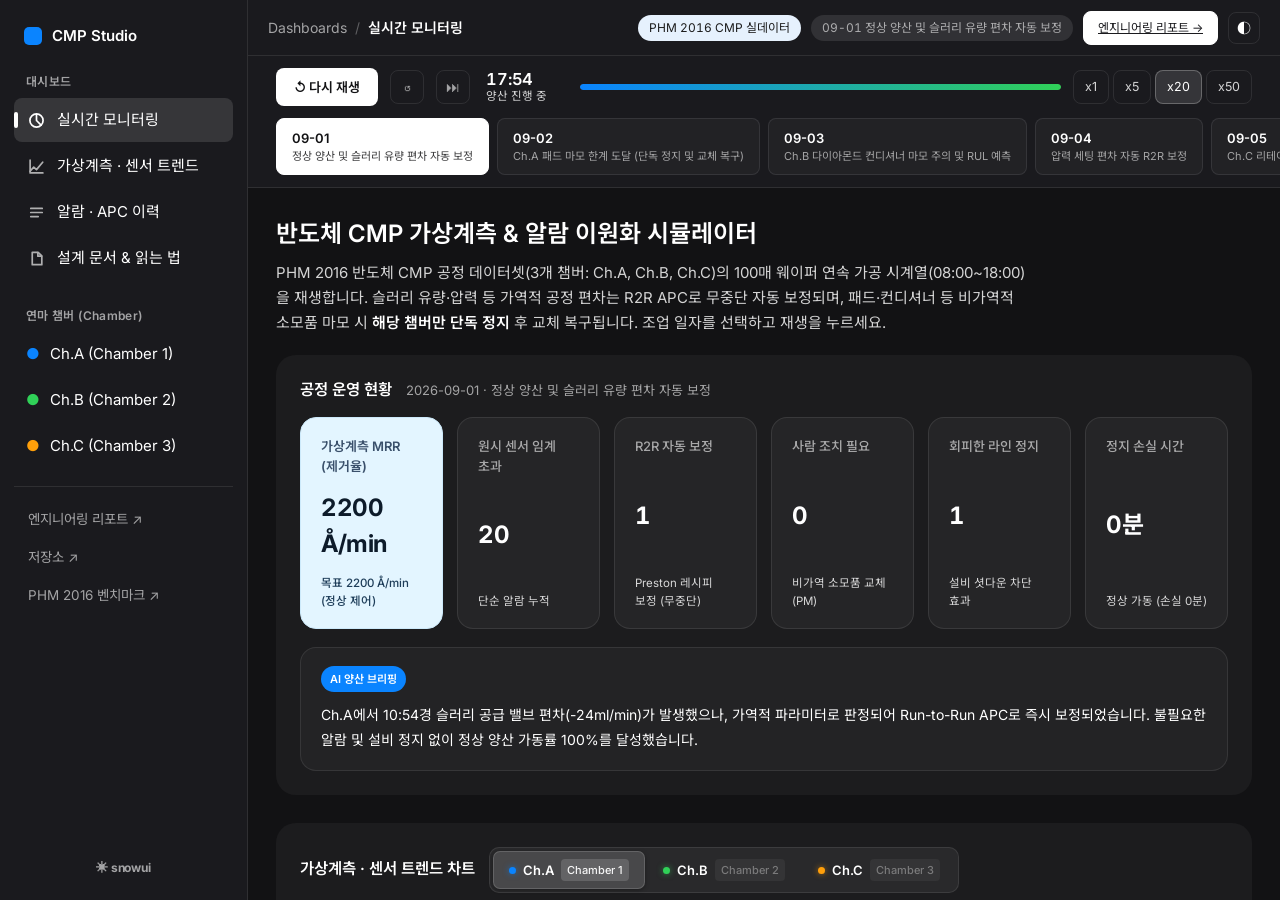
==== commit 71b152e4: "fix(typography): apply word-break keep-all to prevent awkward Korean linebreaks and ground in authen" ====
--- a/index.html
+++ b/index.html
@@ -24,11 +24,11 @@
     <a class="rail-row" href="#s-about"><svg class="ri" viewBox="0 0 16 16" aria-hidden="true"><path d="M4 2.2h5.5L13 5.6v8.2H4z"/><path d="M9.3 2.4v3.4h3.4"/></svg>설계 문서 & 읽는 법</a>
   </nav>
 
-  <div class="rail-sec">연마 스테이션</div>
+  <div class="rail-sec">연마 챔버 (Chamber)</div>
   <nav class="rail-group">
-    <a class="rail-row" href="#s-chart" onclick="switchEqp(0)"><span style="color:#0a84ff">●</span>&nbsp; Platen 1 (Ch.A 벌크)</a>
-    <a class="rail-row" href="#s-chart" onclick="switchEqp(1)"><span style="color:#30d158">●</span>&nbsp; Platen 2 (Ch.B 정밀)</a>
-    <a class="rail-row" href="#s-chart" onclick="switchEqp(2)"><span style="color:#ff9f0a">●</span>&nbsp; Platen 3 (Ch.C 버핑)</a>
+    <a class="rail-row" href="#s-chart" onclick="switchEqp(0)"><span style="color:#0a84ff">●</span>&nbsp; Ch.A (Chamber 1)</a>
+    <a class="rail-row" href="#s-chart" onclick="switchEqp(1)"><span style="color:#30d158">●</span>&nbsp; Ch.B (Chamber 2)</a>
+    <a class="rail-row" href="#s-chart" onclick="switchEqp(2)"><span style="color:#ff9f0a">●</span>&nbsp; Ch.C (Chamber 3)</a>
   </nav>
 
   <nav class="rail-group rail-ext">
@@ -46,7 +46,7 @@
   <header class="topbar">
     <div class="crumb"><span>Dashboards</span><span class="sep">/</span><b id="crumb-cur">CMP Overview</b></div>
     <div class="topbar-r">
-      <span class="badge ok" title="IEEE PHM 2016 Data Challenge Production CMP Benchmark Dataset">PHM 2016 팹 실공정 데이터</span>
+      <span class="badge ok" title="IEEE PHM 2016 Data Challenge CMP Dataset">PHM 2016 CMP 실데이터</span>
       <span class="badge ghost" id="daybadge">—</span>
       <a class="btn primary" href="project.html">엔지니어링 리포트 →</a>
       <button id="theme-btn" class="icon-btn" type="button" aria-label="테마 전환">◐</button>
@@ -68,8 +68,8 @@
   <div class="scroll">
     <div class="hero">
       <h1>반도체 CMP 가상계측 & 알람 이원화 시뮬레이터</h1>
-      <p class="sub">삼성 메모리 전공정(DRAM / V-NAND) STI 산화막 CMP 설비 3개 연마 스테이션(Platen 1 벌크, Platen 2 정밀, Platen 3 버핑)의 주간 근무조(Day Shift, 08:00~18:00) 100매 연속 조업을 재생합니다.
-      슬러리 유량·압력 등 가역적 공정 편차는 R2R APC로 무중단 자동 보정되며, 패드·컨디셔너 등 비가역적 소모품 마모 시 <b>해당 연마 정반만 단독 정지</b> 후 교체 복구됩니다.
+      <p class="sub">PHM 2016 반도체 CMP 공정 데이터셋(3개 챔버: Ch.A, Ch.B, Ch.C)의 100매 웨이퍼 연속 가공 시계열(08:00~18:00)을 재생합니다.
+      슬러리 유량·압력 등 가역적 공정 편차는 R2R APC로 무중단 자동 보정되며, 패드·컨디셔너 등 비가역적 소모품 마모 시 <b>해당 챔버만 단독 정지</b> 후 교체 복구됩니다.
       조업 일자를 선택하고 재생을 누르세요.</p>
     </div>
 
@@ -102,7 +102,7 @@
         <!-- 차트 아래에 배치된 실제 반도체 CMP 공정 구조도 & 물리 거동 트윈 -->
         <div class="cmp-schematic-wrap">
           <div class="cmp-schematic-head">
-            <h3>⚙️ 반도체 CMP 연마 챔버 물리 거동 단면도 (<span id="twin-ch-name">Platen 1 (Ch.A) — Bulk Polish</span>)</h3>
+            <h3>⚙️ 반도체 CMP 연마 챔버 물리 거동 단면도 (<span id="twin-ch-name">Ch.A (Chamber 1)</span>)</h3>
             <div id="twin-status-badge"><span class="badge ok">🟢 정상 가동 중 (RUNNING)</span></div>
           </div>
 
@@ -285,11 +285,11 @@
           <tr><td><b>폴리싱 패드 수명 한계 (홈 깊이 400μm 미달) · 다이아몬드 컨디셔너 마모</b></td><td class="bad">사람 개입 알람 (해당 챔버 단독 정지)</td></tr>
         </table>
 
-        <h3 class="sub-h">해당 연마 정반(Platen)만 정지되고, 나머지 정반과 조업 시간은 계속 흐릅니다</h3>
-        <p class="para">예를 들어 <b>9월 2일</b> 시나리오에서 Platen 1(Ch.A)의 폴리싱 패드 홈 깊이가 임계선(400μm)에 도달하면,
-        <b>Platen 1만 즉시 정지(RPM 0, 압력 0, 가공 중단)</b>되고 Platen 2와 Platen 3은 정상적으로 웨이퍼를 가공합니다.
-        실제 반도체 팹과 동일하게 조업 시간은 계속 흐르며, 작업자가 결정을 미룰수록 <b>정지 손실 시간(Downtime Loss)</b>이 분 단위로 누적됩니다.
-        상단에 나타나는 <b>[소모품(패드) 교체 완료 · 재가동]</b> 버튼을 누르면 패드가 신품(1200μm)으로 교체되고 Platen 1이 즉시 양산에 복귀합니다.</p>
+        <h3 class="sub-h">해당 챔버만 정지되고, 나머지 챔버와 조업 시간은 계속 흐릅니다</h3>
+        <p class="para">예를 들어 <b>9월 2일</b> 시나리오에서 Ch.A의 폴리싱 패드 홈 깊이가 임계선(400μm)에 도달하면,
+        <b>Ch.A만 즉시 정지(RPM 0, 압력 0, 가공 중단)</b>되고 Ch.B와 Ch.C는 정상적으로 웨이퍼를 가공합니다.
+        실제 팹 조업과 동일하게 시간은 계속 흐르며, 작업자가 결정을 미룰수록 <b>정지 손실 시간(Downtime Loss)</b>이 분 단위로 누적됩니다.
+        상단에 나타나는 <b>[소모품(패드) 교체 완료 · 재가동]</b> 버튼을 누르면 패드가 신품(1200μm)으로 교체되고 Ch.A가 즉시 양산에 복귀합니다.</p>
 
         <h3 class="sub-h">소모품 잔여수명(RUL) 추정</h3>
         <p class="para">패드 잔여 홈 깊이 및 컨디셔너 가동 시간의 열화 궤적을 분석하여 교체 임계점까지 남은 웨이퍼 매수와 95% 신뢰구간([CI_low, CI_high])을 실시간 제공합니다.
@@ -299,7 +299,7 @@
     </main>
 
     <footer class="ftr">
-      데이터: IEEE PHM 2016 Data Challenge (실제 팹 CMP 공정 벤치마크 데이터셋) · 삼성전자 메모리 전공정 STI CMP 설비 아키텍처 ·
+      데이터: IEEE PHM 2016 Data Challenge (반도체 CMP 공정 센서 및 실측 MRR 데이터셋) ·
       가상계측 모델: Advanced MLP (Val R² 0.9710) · <a class="inline-link" href="https://github.com/jiu7021/CMP" target="_blank">GitHub Repository</a>
     </footer>
   </div>
--- a/snowui-shell.css
+++ b/snowui-shell.css
@@ -61,10 +61,12 @@
   --ok:rgb(48,209,88);    --ok-fill:rgba(48,209,88,.14);
 }
 
-*{box-sizing:border-box}
-html,body{margin:0;padding:0;height:100%}
+*{box-sizing:border-box;word-break:keep-all;overflow-wrap:break-word}
+html,body{margin:0;padding:0;height:100%;word-break:keep-all;overflow-wrap:break-word}
 body{background:var(--surface-app);color:var(--ink);font-family:var(--font-sans);
-  font-size:14px;line-height:20px;letter-spacing:0;-webkit-font-smoothing:antialiased}
+  font-size:14px;line-height:20px;letter-spacing:0;-webkit-font-smoothing:antialiased;
+  word-break:keep-all;overflow-wrap:break-word}
+h1,h2,h3,h4,h5,h6,p,span,b,em,td,th{word-break:keep-all;overflow-wrap:break-word}
 h1,h2,h3{margin:0;font-weight:600}
 b{font-weight:600;color:var(--ink)}
 .tnum,.kpi-val,.kv,.cmp,.badge{font-variant-numeric:tabular-nums}
--- a/style.css
+++ b/style.css
@@ -10,6 +10,12 @@
   --min: rgb(255, 214, 10);
   --mrr-target: rgb(48, 209, 88);
   --mrr-pred: rgb(100, 210, 255);
+}
+
+/* ── 한국어 단어 줄바꿈 유지 ('있잔\n아' 같은 글자 잘림 방지) ──── */
+html, body, p, h1, h2, h3, h4, h5, h6, .sub, .para, .hint, .row, .brief-box, .kpi, table, td, th {
+  word-break: keep-all !important;
+  overflow-wrap: break-word !important;
 }
 
 /* ── Top Bar & Playback Controls ─────────────────── */
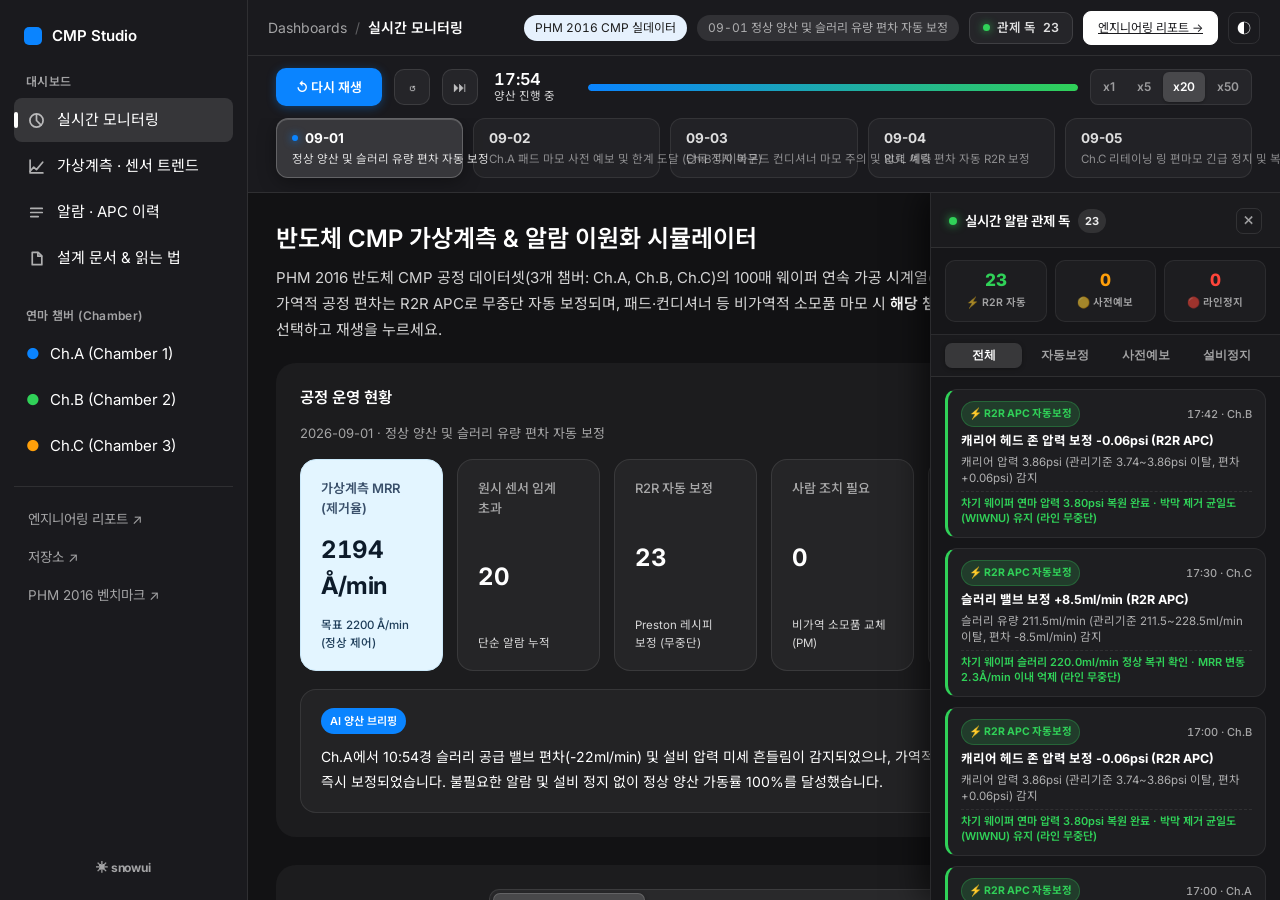
==== commit f195aa8b: "feat(alarm): implement data-driven SPC & RUL event engine and right-side live monitoring dock" ====
--- a/index.html
+++ b/index.html
@@ -48,6 +48,9 @@
     <div class="topbar-r">
       <span class="badge ok" title="IEEE PHM 2016 Data Challenge CMP Dataset">PHM 2016 CMP 실데이터</span>
       <span class="badge ghost" id="daybadge">—</span>
+      <button id="dock-toggle-top" class="btn dock-top-btn" title="실시간 알람 관제 독 열기/닫기">
+        <span class="dock-top-dot"></span>관제 독 <span id="dock-top-cnt">0</span>
+      </button>
       <a class="btn primary" href="project.html">엔지니어링 리포트 →</a>
       <button id="theme-btn" class="icon-btn" type="button" aria-label="테마 전환">◐</button>
     </div>
@@ -65,7 +68,8 @@
     <nav class="daybar" id="days"></nav>
   </div>
 
-  <div class="scroll">
+  <div class="col-body">
+    <div class="scroll">
     <div class="hero">
       <h1>반도체 CMP 가상계측 & 알람 이원화 시뮬레이터</h1>
       <p class="sub">PHM 2016 반도체 CMP 공정 데이터셋(3개 챔버: Ch.A, Ch.B, Ch.C)의 100매 웨이퍼 연속 가공 시계열(08:00~18:00)을 재생합니다.
@@ -261,7 +265,8 @@
           <nav id="logtabs" class="tabs sm">
             <button class="on" data-v="all">전체 이력 <span id="nall"></span></button>
             <button data-v="auto">⚡ 자동 보정 (APC) <span id="nauto"></span></button>
-            <button data-v="man">👤 사람 조치 (PM 필요) <span id="nman"></span></button>
+            <button data-v="warn">🟡 사전 예보 (PM) <span id="nwarn"></span></button>
+            <button data-v="man">🔴 사람 조치 (정지·PM) <span id="nman"></span></button>
           </nav></div>
         <div id="log"></div>
       </section>
@@ -302,9 +307,51 @@
       데이터: IEEE PHM 2016 Data Challenge (반도체 CMP 공정 센서 및 실측 MRR 데이터셋) ·
       가상계측 모델: Advanced MLP (Val R² 0.9710) · <a class="inline-link" href="https://github.com/jiu7021/CMP" target="_blank">GitHub Repository</a>
     </footer>
-  </div>
-</div>
-</div>
+  </div> <!-- /.scroll -->
+
+  <!-- 우측 실시간 알람 관제 독 (Live Alarm Monitoring Dock) -->
+  <aside class="alarm-dock" id="alarm-dock">
+    <div class="dock-head">
+      <div class="dock-title">
+        <span class="dock-live-pulse"></span>
+        <b>실시간 알람 관제 독</b>
+        <span class="dock-count-pill" id="dock-cnt">0</span>
+      </div>
+      <button class="dock-close-btn" id="dock-close-btn" title="관제 독 접기" aria-label="관제 독 접기">✕</button>
+    </div>
+
+    <!-- 실시간 3단계 HUD -->
+    <div class="dock-hud">
+      <div class="dock-hud-box auto" data-f="auto" title="R2R APC 무중단 자동보정">
+        <span class="dh-num" id="dh-auto">0</span>
+        <span class="dh-lbl">⚡ R2R 자동</span>
+      </div>
+      <div class="dock-hud-box warn" data-f="warn" title="RUL 소모품 사전예보 (PM 예약)">
+        <span class="dh-num" id="dh-warn">0</span>
+        <span class="dh-lbl">🟡 사전예보</span>
+      </div>
+      <div class="dock-hud-box crit" data-f="man" title="비가역적 마모 챔버 단독정지">
+        <span class="dh-num" id="dh-crit">0</span>
+        <span class="dh-lbl">🔴 라인정지</span>
+      </div>
+    </div>
+
+    <!-- 필터 탭 -->
+    <div class="dock-filter-bar">
+      <button class="dtab on" data-f="all">전체</button>
+      <button class="dtab" data-f="auto">자동보정</button>
+      <button class="dtab" data-f="warn">사전예보</button>
+      <button class="dtab" data-f="man">설비정지</button>
+    </div>
+
+    <!-- 실시간 스트리밍 카드 목록 -->
+    <div class="dock-body" id="dock-log">
+      <div class="dock-empty">재생을 시작하면 실시간 알람이 여기에 스트리밍됩니다.</div>
+    </div>
+  </aside>
+</div> <!-- /.col-body -->
+</div> <!-- /.col -->
+</div> <!-- /.shell -->
 
 <script src="data.js"></script>
 <script src="app.js"></script>
--- a/snowui-shell.css
+++ b/snowui-shell.css
@@ -109,7 +109,7 @@
 .scroll{flex:1;overflow-y:auto;min-height:0;position:relative}  /* offsetTop 기준을 이 컨테이너로 */
 .hero{max-width:1280px;margin:0 auto;padding:28px 28px 0}
 .hero h1{font-size:24px;line-height:36px}
-.sub{margin:8px 0 0;color:var(--ink-80);max-width:760px;font-size:15px;line-height:25px}
+.sub{margin:8px 0 0;color:var(--ink-80);max-width:none;width:100%;font-size:15px;line-height:26px}
 main{max-width:1280px;margin:0 auto;padding:20px 28px 48px;display:flex;flex-direction:column;gap:28px}
 .ftr{border-top:1px solid var(--line);padding:16px 28px;text-align:center;
   color:var(--ink-20);font-size:12px}
@@ -120,7 +120,7 @@
 .panel h2{font-size:15.5px;line-height:22px}
 .hint{color:var(--ink-40);font-size:13px;line-height:20px}
 .dim{color:var(--ink-40)}
-.para{margin:0 0 16px;font-size:14.5px;line-height:26px;max-width:74ch}
+.para{margin:0 0 16px;font-size:14.5px;line-height:26px;max-width:none;width:100%}
 .para:last-child{margin-bottom:0}
 .para.dim{color:var(--ink-40)}
 .fig{display:block;width:100%;max-width:900px;height:auto;margin:8px 0 16px;
@@ -166,24 +166,24 @@
   background:var(--ink-10);color:var(--ink);font-size:12px;font-weight:600;
   display:grid;place-items:center}
 .step b{display:block;font-size:14px;line-height:20px;margin-bottom:4px}
-.step p{margin:0;font-size:13px;line-height:21px;color:var(--ink-40);max-width:70ch}
+.step p{margin:0;font-size:13px;line-height:21px;color:var(--ink-40);max-width:none}
 
 /* 강조 블록 — 관점 전환·핵심 결론 */
 .turn{background:var(--fill-blue);color:var(--text-inverse);border-radius:var(--radius-16);padding:22px}
 .turn b{color:var(--text-inverse);font-size:14px}
-.turn p{margin:8px 0 14px;font-size:14px;line-height:24px;color:rgba(28,28,28,.75);max-width:74ch}
+.turn p{margin:8px 0 14px;font-size:14px;line-height:24px;color:rgba(28,28,28,.75);max-width:none}
 
 .cmp,.kv{border-collapse:collapse;font-size:13px;line-height:20px}
 .cmp{background:rgba(255,255,255,.55);border-radius:var(--radius-8);overflow:hidden}
 .cmp th,.cmp td{padding:8px 14px;text-align:left;color:var(--text-inverse)}
 .cmp th{font-weight:600;color:rgba(28,28,28,.5);font-size:12px}
 .cmp tr + tr td{border-top:1px solid rgba(28,28,28,.08)}
-.kv{width:100%;max-width:760px;margin:4px 0 14px}
+.kv{width:100%;max-width:none;margin:4px 0 14px}
 .kv td{padding:12px 0;font-size:14px;border-bottom:1px solid var(--line);vertical-align:top}
 .kv td:first-child{width:180px;color:var(--ink-40)}
 
 .limits{margin:0;padding-left:20px;display:flex;flex-direction:column;gap:10px}
-.limits li{font-size:14px;line-height:22px;color:var(--ink-40);max-width:74ch}
+.limits li{font-size:14px;line-height:22px;color:var(--ink-40);max-width:none}
 .limits li b{color:var(--ink)}
 
 @media (max-width:1100px){ .kpi-row{grid-template-columns:1fr} }
--- a/style.css
+++ b/style.css
@@ -16,6 +16,10 @@
 html, body, p, h1, h2, h3, h4, h5, h6, .sub, .para, .hint, .row, .brief-box, .kpi, table, td, th {
   word-break: keep-all !important;
   overflow-wrap: break-word !important;
+}
+.sub, .para, .hint, .brief-box p, .panel p {
+  max-width: none !important;
+  width: 100% !important;
 }
 
 /* ── Top Bar & Playback Controls ─────────────────── */
@@ -38,38 +42,52 @@
 }
 
 .play {
-  background: #ffffff;
-  color: #121214;
+  background: #0a84ff;
+  color: #ffffff;
   border: none;
-  padding: 9px 18px;
-  border-radius: var(--radius-8);
+  padding: 9px 20px;
+  border-radius: 10px;
   cursor: pointer;
   font: inherit;
   font-size: 13px;
   font-weight: 600;
   white-space: nowrap;
   transition: all var(--dur-fast) var(--ease);
-}
-.play:hover { opacity: 0.88; transform: translateY(-1px); }
+  box-shadow: 0 2px 10px rgba(10, 132, 255, 0.35);
+  display: inline-flex;
+  align-items: center;
+  gap: 7px;
+}
+.play:hover {
+  background: #0077ed;
+  box-shadow: 0 4px 16px rgba(10, 132, 255, 0.5);
+  transform: translateY(-1px);
+}
 .play.on {
-  background: var(--warn);
-  color: rgb(24, 24, 26);
+  background: #ff9f0a;
+  color: #121214;
+  box-shadow: 0 2px 10px rgba(255, 159, 10, 0.4);
 }
 
 .mini {
-  background: transparent;
-  border: 1px solid var(--line);
-  color: var(--ink-40);
-  width: 34px;
-  height: 34px;
-  border-radius: var(--radius-8);
+  background: rgba(255, 255, 255, 0.05);
+  border: 1px solid rgba(255, 255, 255, 0.1);
+  color: rgba(255, 255, 255, 0.7);
+  width: 36px;
+  height: 36px;
+  border-radius: 10px;
   cursor: pointer;
   font-size: 14px;
+  display: inline-flex;
+  align-items: center;
+  justify-content: center;
   transition: all var(--dur-fast) var(--ease);
 }
 .mini:hover {
-  color: var(--ink);
-  border-color: var(--ink-20);
+  background: rgba(255, 255, 255, 0.1);
+  border-color: rgba(255, 255, 255, 0.22);
+  color: #ffffff;
+  transform: translateY(-1px);
 }
 
 .clock {
@@ -97,85 +115,124 @@
 .track {
   flex: 1;
   min-width: 120px;
-  height: 6px;
-  background: rgba(255, 255, 255, 0.08);
+  height: 7px;
+  background: rgba(255, 255, 255, 0.07);
   border-radius: var(--radius-full);
   overflow: hidden;
+  box-shadow: inset 0 1px 2px rgba(0, 0, 0, 0.4);
 }
 .track i {
   display: block;
   height: 100%;
   width: 0;
   border-radius: var(--radius-full);
-  background: linear-gradient(90deg, #0a84ff, #30d158);
+  background: linear-gradient(90deg, #0a84ff 0%, #30d158 100%);
+  box-shadow: 0 0 8px rgba(48, 209, 88, 0.5);
   transition: width 0.12s linear;
 }
 
-.spd { display: flex; gap: 4px; }
+.spd {
+  display: inline-flex;
+  align-items: center;
+  background: rgba(255, 255, 255, 0.05);
+  border: 1px solid rgba(255, 255, 255, 0.08);
+  border-radius: 8px;
+  padding: 2px;
+  gap: 2px;
+}
 .spd button {
   background: transparent;
-  border: 1px solid var(--line);
-  color: var(--ink-80);
-  padding: 6px 11px;
-  border-radius: var(--radius-8);
+  border: none;
+  color: rgba(255, 255, 255, 0.55);
+  padding: 5px 10px;
+  border-radius: 6px;
   cursor: pointer;
   font: inherit;
-  font-size: 12.5px;
+  font-size: 12px;
+  font-weight: 600;
   transition: all var(--dur-fast) var(--ease);
 }
-.spd button:hover { color: var(--ink); }
+.spd button:hover {
+  color: #ffffff;
+  background: rgba(255, 255, 255, 0.06);
+}
 .spd button.on {
-  background: rgba(255, 255, 255, 0.12);
-  border-color: rgba(255, 255, 255, 0.25);
-  color: #fff;
-}
-
-/* ── Day / Scenario Selector ─────────────────────── */
+  background: rgba(255, 255, 255, 0.16);
+  color: #ffffff;
+  box-shadow: 0 1px 3px rgba(0, 0, 0, 0.3);
+}
+
+/* ── Day / Scenario Selector (사진 보낸 애들 디자인 개편) ─── */
 .daybar {
   display: flex;
-  gap: 8px;
+  gap: 10px;
   overflow-x: auto;
   max-width: 1280px;
   margin: 0 auto;
-  padding: 0 28px 12px;
+  padding: 0 28px 14px;
   scrollbar-width: none;
 }
 .daybar::-webkit-scrollbar { display: none; }
 .daybar button {
-  flex: 0 0 auto;
+  flex: 1 1 0;
+  min-width: 170px;
   display: flex;
   flex-direction: column;
   align-items: flex-start;
-  gap: 2px;
-  background: rgba(255, 255, 255, 0.035);
-  border: 1px solid var(--line);
-  color: var(--ink-80);
+  gap: 4px;
+  background: rgba(255, 255, 255, 0.04);
+  border: 1px solid rgba(255, 255, 255, 0.08);
+  color: rgba(255, 255, 255, 0.65);
   padding: 10px 15px;
-  border-radius: var(--radius-8);
+  border-radius: 12px;
   cursor: pointer;
   font: inherit;
   text-align: left;
-  transition: all var(--dur-fast) var(--ease);
-}
-.daybar button:hover { color: var(--ink); background: rgba(255, 255, 255, 0.06); }
-.daybar button.on, .daybar button.on b, .daybar button.on span {
-  color: #121214;
+  transition: all 0.18s cubic-bezier(0.4, 0, 0.2, 1);
+  position: relative;
+}
+.daybar button:hover {
+  color: #ffffff;
+  background: rgba(255, 255, 255, 0.07);
+  border-color: rgba(255, 255, 255, 0.15);
+  transform: translateY(-1px);
 }
 .daybar button.on {
-  background: #ffffff;
-  border-color: #ffffff;
-}
-.daybar button.on span { opacity: 0.82; }
+  background: rgba(255, 255, 255, 0.13) !important;
+  border: 1px solid rgba(255, 255, 255, 0.22) !important;
+  box-shadow: 0 4px 18px rgba(0, 0, 0, 0.35), inset 0 1px 0 rgba(255, 255, 255, 0.18);
+  color: #ffffff !important;
+}
 .daybar button b {
-  font-size: 13px;
-  font-weight: 600;
+  font-size: 13.5px;
+  font-weight: 700;
   line-height: 18px;
+  color: rgba(255, 255, 255, 0.85);
+  display: flex;
+  align-items: center;
+  gap: 7px;
+}
+.daybar button.on b {
+  color: #ffffff !important;
+}
+.daybar button.on b::before {
+  content: "";
+  width: 6px;
+  height: 6px;
+  border-radius: 50%;
+  background: #0a84ff;
+  box-shadow: 0 0 8px rgba(10, 132, 255, 0.9);
 }
 .daybar button span {
-  font-size: 11px;
-  opacity: 0.72;
-  line-height: 15px;
+  font-size: 11.5px;
+  opacity: 0.75;
+  line-height: 16px;
+  color: rgba(255, 255, 255, 0.65);
   white-space: nowrap;
+}
+.daybar button.on span {
+  opacity: 0.95;
+  color: rgba(255, 255, 255, 0.9) !important;
 }
 
 /* ── KPI Cards (Figma / ByeWind Style) ────────────── */
@@ -744,7 +801,312 @@
   stroke-linejoin: round;
   opacity: 0.65;
 }
-.rail-row.on svg.ri { opacity: 1; }
+/* ── 우측 실시간 알람 관제 독 (Live Alarm Monitoring Dock) ── */
+.col-body {
+  display: flex;
+  flex: 1;
+  min-height: 0;
+  position: relative;
+  overflow: hidden;
+}
+.col-body .scroll {
+  flex: 1;
+  min-width: 0;
+  overflow-y: auto;
+  position: relative;
+}
+
+.dock-top-btn {
+  display: inline-flex;
+  align-items: center;
+  gap: 7px;
+  padding: 6px 13px;
+  border-radius: 9px;
+  font-size: 12.5px;
+  font-weight: 600;
+  background: rgba(255, 255, 255, 0.05);
+  border: 1px solid rgba(255, 255, 255, 0.12);
+  color: rgba(255, 255, 255, 0.85);
+  cursor: pointer;
+  transition: all var(--dur-fast) var(--ease);
+}
+.dock-top-btn:hover {
+  background: rgba(255, 255, 255, 0.1);
+  border-color: rgba(255, 255, 255, 0.22);
+  color: #ffffff;
+}
+.dock-top-dot {
+  width: 7px;
+  height: 7px;
+  border-radius: 50%;
+  background: #30d158;
+  box-shadow: 0 0 8px rgba(48, 209, 88, 0.85);
+}
+
+.alarm-dock {
+  width: 350px;
+  flex: none;
+  border-left: 1px solid var(--line);
+  background: rgba(18, 18, 20, 0.82);
+  backdrop-filter: blur(24px);
+  -webkit-backdrop-filter: blur(24px);
+  display: flex;
+  flex-direction: column;
+  transition: width 0.28s cubic-bezier(0.4, 0, 0.2, 1), opacity 0.28s cubic-bezier(0.4, 0, 0.2, 1);
+  z-index: 20;
+  overflow: hidden;
+}
+.col-body.dock-closed .alarm-dock {
+  width: 0 !important;
+  border-left: none !important;
+  opacity: 0;
+  pointer-events: none;
+}
+
+.dock-head {
+  display: flex;
+  align-items: center;
+  justify-content: space-between;
+  padding: 15px 18px 13px;
+  border-bottom: 1px solid var(--line);
+  flex: none;
+  background: rgba(255, 255, 255, 0.02);
+}
+.dock-title {
+  display: flex;
+  align-items: center;
+  gap: 8px;
+  font-size: 13.5px;
+  font-weight: 700;
+  color: #ffffff;
+}
+.dock-live-pulse {
+  width: 8px;
+  height: 8px;
+  border-radius: 50%;
+  background: #30d158;
+  box-shadow: 0 0 10px rgba(48, 209, 88, 0.95);
+  animation: live-pulse-dot 1.8s infinite;
+}
+@keyframes live-pulse-dot {
+  0%, 100% { opacity: 1; transform: scale(1); }
+  50% { opacity: 0.35; transform: scale(0.8); }
+}
+.dock-count-pill {
+  font-size: 11px;
+  font-weight: 700;
+  padding: 2px 7px;
+  border-radius: var(--radius-full);
+  background: rgba(255, 255, 255, 0.1);
+  color: rgba(255, 255, 255, 0.9);
+}
+.dock-close-btn {
+  background: transparent;
+  border: 1px solid rgba(255, 255, 255, 0.1);
+  color: var(--ink-40);
+  width: 26px;
+  height: 26px;
+  border-radius: 7px;
+  cursor: pointer;
+  font-size: 12px;
+  display: grid;
+  place-items: center;
+  transition: all var(--dur-fast) var(--ease);
+}
+.dock-close-btn:hover {
+  color: #ffffff;
+  background: rgba(255, 255, 255, 0.09);
+  border-color: rgba(255, 255, 255, 0.2);
+}
+
+.dock-hud {
+  display: grid;
+  grid-template-columns: 1fr 1fr 1fr;
+  gap: 8px;
+  padding: 12px 14px;
+  border-bottom: 1px solid var(--line);
+  flex: none;
+}
+.dock-hud-box {
+  background: rgba(255, 255, 255, 0.03);
+  border: 1px solid rgba(255, 255, 255, 0.07);
+  border-radius: 10px;
+  padding: 8px 6px;
+  display: flex;
+  flex-direction: column;
+  align-items: center;
+  cursor: pointer;
+  transition: all 0.18s cubic-bezier(0.4, 0, 0.2, 1);
+}
+.dock-hud-box:hover {
+  background: rgba(255, 255, 255, 0.08);
+  border-color: rgba(255, 255, 255, 0.16);
+  transform: translateY(-1px);
+}
+.dh-num {
+  font-size: 17px;
+  font-weight: 800;
+  line-height: 22px;
+  font-variant-numeric: tabular-nums;
+}
+.dh-lbl {
+  font-size: 10.5px;
+  font-weight: 600;
+  color: var(--ink-40);
+  white-space: nowrap;
+  margin-top: 2px;
+}
+.dock-hud-box.auto .dh-num { color: var(--ok); }
+.dock-hud-box.warn .dh-num { color: var(--warn); }
+.dock-hud-box.crit .dh-num { color: var(--bad); }
+
+.dock-filter-bar {
+  display: flex;
+  gap: 4px;
+  padding: 8px 14px;
+  border-bottom: 1px solid var(--line);
+  flex: none;
+  background: rgba(255, 255, 255, 0.015);
+}
+.dtab {
+  flex: 1;
+  background: transparent;
+  border: none;
+  color: var(--ink-40);
+  font-size: 11.5px;
+  font-weight: 600;
+  padding: 5px 6px;
+  border-radius: 7px;
+  cursor: pointer;
+  transition: all 0.15s ease;
+  text-align: center;
+  white-space: nowrap;
+}
+.dtab:hover {
+  color: #ffffff;
+  background: rgba(255, 255, 255, 0.06);
+}
+.dtab.on {
+  color: #ffffff;
+  background: rgba(255, 255, 255, 0.13);
+  box-shadow: 0 1px 4px rgba(0, 0, 0, 0.3);
+}
+
+.dock-body {
+  flex: 1;
+  overflow-y: auto;
+  padding: 12px 14px;
+  display: flex;
+  flex-direction: column;
+  gap: 10px;
+  scrollbar-width: thin;
+}
+.dock-card {
+  background: rgba(255, 255, 255, 0.035);
+  border: 1px solid rgba(255, 255, 255, 0.07);
+  border-radius: 12px;
+  padding: 11px 13px;
+  display: flex;
+  flex-direction: column;
+  gap: 5px;
+  transition: all 0.18s ease;
+  animation: slide-in-card 0.25s ease-out;
+}
+@keyframes slide-in-card {
+  from { opacity: 0; transform: translateY(-8px); }
+  to { opacity: 1; transform: translateY(0); }
+}
+.dock-card:hover {
+  background: rgba(255, 255, 255, 0.065);
+  border-color: rgba(255, 255, 255, 0.14);
+  transform: translateY(-1px);
+}
+.dock-card.auto {
+  border-left: 3px solid var(--ok);
+}
+.dock-card.warn {
+  border-left: 3px solid var(--warn);
+  background: rgba(255, 159, 10, 0.05);
+}
+.dock-card.man {
+  border-left: 3px solid var(--bad);
+  background: rgba(255, 69, 58, 0.08);
+  box-shadow: 0 0 14px rgba(255, 69, 58, 0.15);
+}
+.dock-card-top {
+  display: flex;
+  align-items: center;
+  justify-content: space-between;
+  gap: 6px;
+}
+.dock-tag {
+  font-size: 10.5px;
+  font-weight: 700;
+  padding: 2px 7px;
+  border-radius: var(--radius-full);
+  white-space: nowrap;
+}
+.dock-tag.auto { background: rgba(52, 199, 89, 0.18); color: var(--ok); border: 1px solid rgba(52, 199, 89, 0.3); }
+.dock-tag.warn { background: rgba(255, 159, 10, 0.18); color: var(--warn); border: 1px solid rgba(255, 159, 10, 0.3); }
+.dock-tag.man { background: rgba(255, 69, 58, 0.18); color: var(--bad); border: 1px solid rgba(255, 69, 58, 0.3); }
+
+.dock-time {
+  font-size: 11px;
+  color: var(--ink-40);
+  font-variant-numeric: tabular-nums;
+  font-weight: 500;
+}
+.dock-card-title {
+  font-size: 12.5px;
+  font-weight: 700;
+  color: #ffffff;
+  line-height: 17px;
+}
+.dock-card-desc {
+  font-size: 11.5px;
+  color: rgba(255, 255, 255, 0.65);
+  line-height: 16px;
+}
+.dock-card-res {
+  font-size: 11px;
+  font-weight: 600;
+  color: var(--ok);
+  padding-top: 4px;
+  border-top: 1px dashed rgba(255, 255, 255, 0.08);
+  line-height: 15px;
+}
+.dock-card.warn .dock-card-res { color: var(--warn); }
+.dock-card.man .dock-card-res { color: var(--bad); }
+
+.dock-empty {
+  text-align: center;
+  padding: 45px 16px;
+  color: var(--ink-40);
+  font-size: 12.5px;
+  line-height: 20px;
+}
+
+.badge-tag.warn {
+  background: rgba(255, 159, 10, 0.18);
+  color: var(--warn);
+  border: 1px solid rgba(255, 159, 10, 0.35);
+}
+.pill.warn {
+  background: rgba(255, 159, 10, 0.15);
+  color: var(--warn);
+}
+
+@media(max-width: 1280px) {
+  .alarm-dock {
+    position: absolute;
+    right: 0;
+    top: 0;
+    bottom: 0;
+    z-index: 50;
+    box-shadow: -8px 0 30px rgba(0, 0, 0, 0.6);
+    background: #161619;
+  }
+}
 
 @media(max-width: 820px) {
   .daybar { padding: 0 16px 12px; }
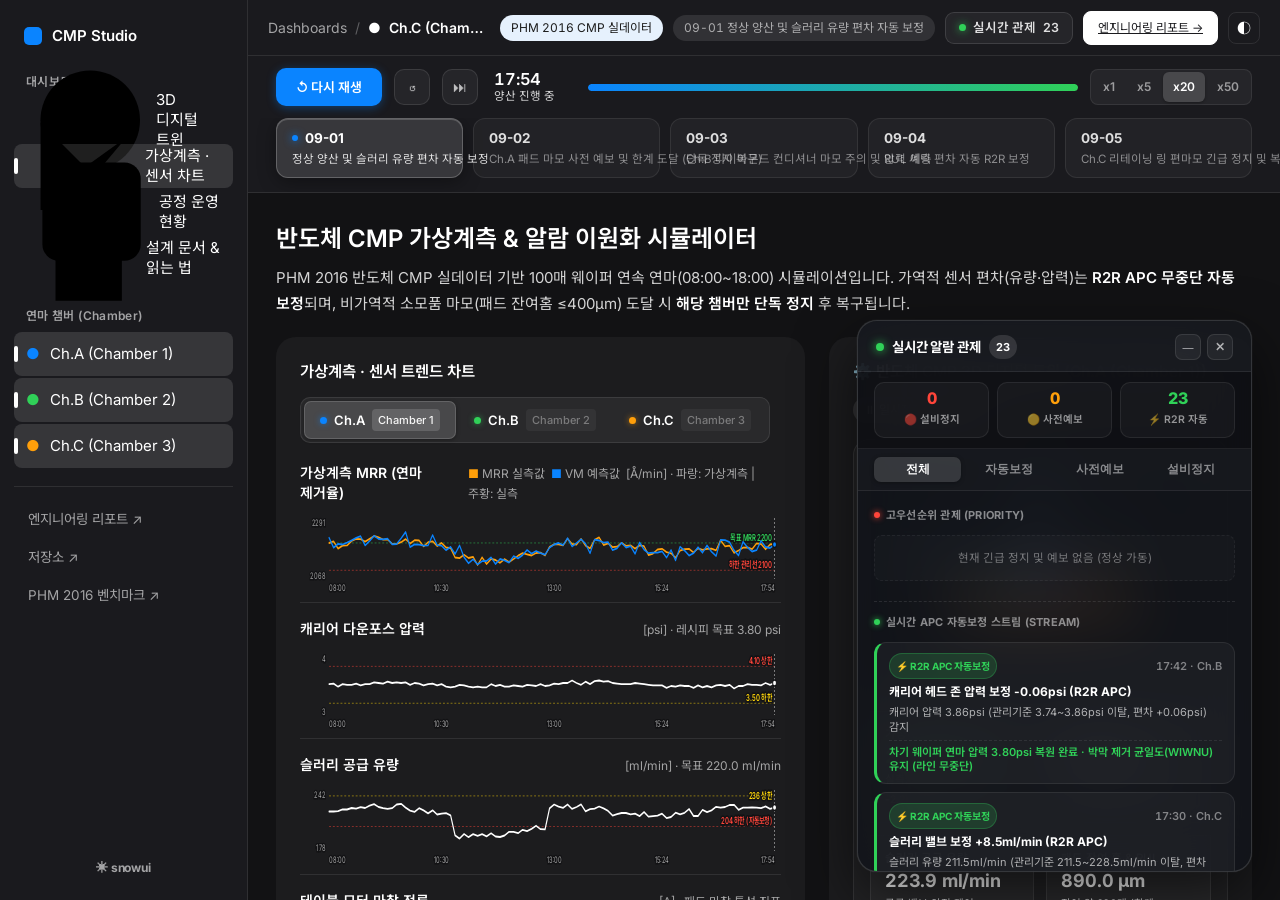
==== commit b8397882: "feat(ui): implement 2-column dashboard grid, 3D CMP digital twin, and Option 1 floating fab console" ====
--- a/index.html
+++ b/index.html
@@ -13,14 +13,15 @@
 <body>
 <div class="shell">
 
+<!-- 좌측 네비게이션 레일 -->
 <aside class="rail">
   <div class="rail-brand"><span class="rail-dot"></span><span>CMP Studio</span></div>
 
   <div class="rail-sec">대시보드</div>
   <nav class="rail-group">
-    <a class="rail-row on" href="#s-live"><svg class="ri" viewBox="0 0 16 16" aria-hidden="true"><circle cx="8" cy="8" r="6.2"/><path d="M8 8V2.2M8 8l4.3 4.3"/></svg>실시간 모니터링</a>
-    <a class="rail-row" href="#s-chart"><svg class="ri" viewBox="0 0 16 16" aria-hidden="true"><path d="M2 12.5l3.4-4 2.6 2.4L13.8 4"/><path d="M2 2v12h12"/></svg>가상계측 · 센서 트렌드</a>
-    <a class="rail-row" href="#s-log"><svg class="ri" viewBox="0 0 16 16" aria-hidden="true"><path d="M2.6 4.2h10.8M2.6 8h10.8M2.6 11.8h7"/></svg>알람 · APC 이력</a>
+    <a class="rail-row on" href="#s-twin"><svg class="ri" viewBox="0 0 16 16" aria-hidden="true"><circle cx="8" cy="8" r="6.2"/><path d="M8 8V2.2M8 8l4.3 4.3"/></svg>3D 디지털 트윈</a>
+    <a class="rail-row" href="#s-chart"><svg class="ri" viewBox="0 0 16 16" aria-hidden="true"><path d="M2 12.5l3.4-4 2.6 2.4L13.8 4"/><path d="M2 2v12h12"/></svg>가상계측 · 센서 차트</a>
+    <a class="rail-row" href="#s-live"><svg class="ri" viewBox="0 0 16 16" aria-hidden="true"><rect x="2" y="2" width="12" height="12" rx="2"/><path d="M2 7h12M7 2v12"/></svg>공정 운영 현황</a>
     <a class="rail-row" href="#s-about"><svg class="ri" viewBox="0 0 16 16" aria-hidden="true"><path d="M4 2.2h5.5L13 5.6v8.2H4z"/><path d="M9.3 2.4v3.4h3.4"/></svg>설계 문서 & 읽는 법</a>
   </nav>
 
@@ -42,14 +43,15 @@
   </div>
 </aside>
 
+<!-- 우측 메인 영역 -->
 <div class="col">
   <header class="topbar">
     <div class="crumb"><span>Dashboards</span><span class="sep">/</span><b id="crumb-cur">CMP Overview</b></div>
     <div class="topbar-r">
       <span class="badge ok" title="IEEE PHM 2016 Data Challenge CMP Dataset">PHM 2016 CMP 실데이터</span>
       <span class="badge ghost" id="daybadge">—</span>
-      <button id="dock-toggle-top" class="btn dock-top-btn" title="실시간 알람 관제 독 열기/닫기">
-        <span class="dock-top-dot"></span>관제 독 <span id="dock-top-cnt">0</span>
+      <button id="dock-toggle-top" class="btn dock-top-btn" title="실시간 알람 관제창 열기/닫기">
+        <span class="dock-top-dot"></span>실시간 관제 <span id="dock-top-cnt">0</span>
       </button>
       <a class="btn primary" href="project.html">엔지니어링 리포트 →</a>
       <button id="theme-btn" class="icon-btn" type="button" aria-label="테마 전환">◐</button>
@@ -68,238 +70,266 @@
     <nav class="daybar" id="days"></nav>
   </div>
 
-  <div class="col-body">
-    <div class="scroll">
+  <!-- 단일 부드러운 스크롤 영역 -->
+  <div class="scroll">
     <div class="hero">
       <h1>반도체 CMP 가상계측 & 알람 이원화 시뮬레이터</h1>
-      <p class="sub">PHM 2016 반도체 CMP 공정 데이터셋(3개 챔버: Ch.A, Ch.B, Ch.C)의 100매 웨이퍼 연속 가공 시계열(08:00~18:00)을 재생합니다.
-      슬러리 유량·압력 등 가역적 공정 편차는 R2R APC로 무중단 자동 보정되며, 패드·컨디셔너 등 비가역적 소모품 마모 시 <b>해당 챔버만 단독 정지</b> 후 교체 복구됩니다.
-      조업 일자를 선택하고 재생을 누르세요.</p>
-    </div>
-
-    <main>
-
-      <div id="hold" class="hold"></div>
-
-      <!-- 공정 현황 (KPI 카드 행) -->
-      <section class="panel" id="s-live">
-        <div class="panel-head"><h2>공정 운영 현황</h2><div class="hint" id="title"></div></div>
-        <div class="kpi-row" id="kpi"></div>
-        <div class="brief-box">
-          <span class="tag">AI 양산 브리핑</span>
-          <p id="brief"></p>
-        </div>
-      </section>
-
-      <!-- 가상계측 & 센서 트렌드 (그래프가 먼저 나옴!) -->
-      <section class="panel" id="s-chart">
-        <div class="panel-head">
-          <h2>가상계측 · 센서 트렌드 차트</h2>
-          <nav id="eqps" class="tabs sm"></nav>
-        </div>
-
-        <!-- 5종 SVG 실시간 센서 및 가상계측 차트 -->
-        <div id="charts"></div>
-        <p class="hint" style="margin-top:14px">세로선은 이상 감지 시점, 붉은 음영은 해당 챔버 단독 정지 구간입니다.
-        Y축 스케일은 실제 공정 제어 밴드(Process Window)에 맞춰 최적화되어 정지 후에도 파라미터 미세 거동이 1자로 뭉개지지 않습니다.</p>
-
-        <!-- 차트 아래에 배치된 실제 반도체 CMP 공정 구조도 & 물리 거동 트윈 -->
-        <div class="cmp-schematic-wrap">
-          <div class="cmp-schematic-head">
-            <h3>⚙️ 반도체 CMP 연마 챔버 물리 거동 단면도 (<span id="twin-ch-name">Ch.A (Chamber 1)</span>)</h3>
-            <div id="twin-status-badge"><span class="badge ok">🟢 정상 가동 중 (RUNNING)</span></div>
+      <p class="sub">PHM 2016 반도체 CMP 실데이터 기반 100매 웨이퍼 연속 연마(08:00~18:00) 시뮬레이션입니다.
+      가역적 센서 편차(유량·압력)는 <b>R2R APC 무중단 자동 보정</b>되며, 비가역적 소모품 마모(패드 잔여홈 ≤400μm) 도달 시 <b>해당 챔버만 단독 정지</b> 후 복구됩니다.</p>
+    </div>
+
+    <div id="hold" class="hold"></div>
+
+    <!-- 2열 멀티 패널 대시보드 그리드 (Mockup 1안 정합) -->
+    <main class="dashboard-grid">
+
+      <!-- 좌측 열: 차트 & KPI 운영 현황 -->
+      <div class="dash-col dash-col-left">
+        <!-- 가상계측 & 센서 트렌드 -->
+        <section class="panel" id="s-chart">
+          <div class="panel-head">
+            <h2>가상계측 · 센서 트렌드 차트</h2>
+            <nav id="eqps" class="tabs sm"></nav>
+          </div>
+          <div id="charts"></div>
+          <p class="hint" style="margin-top:12px">세로선은 이상 감지 시점, 붉은 음영은 해당 챔버 단독 정지 구간입니다.
+          공정 제어 밴드(Process Window) 스케일링으로 정지 중에도 신호 거동이 유지됩니다.</p>
+        </section>
+
+        <!-- 공정 운영 현황 & AI 양산 브리핑 -->
+        <section class="panel" id="s-live">
+          <div class="panel-head">
+            <h2>공정 운영 현황</h2>
+            <div class="hint" id="title"></div>
+          </div>
+          <div class="kpi-row" id="kpi"></div>
+          <div class="brief-box">
+            <span class="tag">AI 양산 브리핑</span>
+            <p id="brief"></p>
+          </div>
+        </section>
+      </div>
+
+      <!-- 우측 열: 3D 디지털 트윈 & 실시간 텔레메트리 게이지 -->
+      <div class="dash-col dash-col-right">
+        <section class="panel panel-twin" id="s-twin">
+          <div class="panel-head">
+            <h2>⚙️ 반도체 CMP 3D 디지털 트윈 (<span id="twin-ch-name">Ch.A</span>)</h2>
+            <div id="twin-status-badge"><span class="badge ok">🟢 정상 가동 중</span></div>
           </div>
 
           <div class="cmp-twin-card" id="cmp-twin-card">
-            <div class="cmp-twin-body">
-              <!-- 실제 반도체 CMP 설비 단면 구조도 (Carrier Head, 300mm Wafer, Retaining Ring, Slurry, Pad, Platen) -->
-              <div class="cmp-stage-view">
-                <svg id="cmp-svg-sim" viewBox="0 0 680 240" class="cmp-svg">
-                  <defs>
-                    <!-- Polyurethane Pad Textured Pattern -->
-                    <linearGradient id="pad-base-grad" x1="0%" y1="0%" x2="0%" y2="100%">
-                      <stop offset="0%" stop-color="#d4a373"/>
-                      <stop offset="50%" stop-color="#bc6c25"/>
-                      <stop offset="100%" stop-color="#8a4f1d"/>
-                    </linearGradient>
-                    <!-- Silicon Wafer Thin Film Gradient -->
-                    <linearGradient id="wafer-layer-grad" x1="0%" y1="0%" x2="100%" y2="0%">
-                      <stop offset="0%" stop-color="#48cae4"/>
-                      <stop offset="25%" stop-color="#0077b6"/>
-                      <stop offset="50%" stop-color="#90e0ef"/>
-                      <stop offset="75%" stop-color="#b5179e"/>
-                      <stop offset="100%" stop-color="#48cae4"/>
-                    </linearGradient>
-                    <!-- Slurry Fluid Drop Gradient -->
-                    <radialGradient id="slurry-fluid-grad" cx="50%" cy="50%" r="50%">
-                      <stop offset="0%" stop-color="#caf0f8"/>
-                      <stop offset="100%" stop-color="#00b4d8"/>
-                    </radialGradient>
-                  </defs>
-
-                  <!-- 1. Bottom Turntable Platen & Polyurethane Pad -->
-                  <g id="platen-assembly">
-                    <!-- Stainless Platen Base -->
-                    <rect x="60" y="195" width="560" height="24" rx="4" fill="#2c2c2e" stroke="#48484a" stroke-width="1.5"/>
-                    <rect x="290" y="219" width="100" height="15" fill="#1c1c1e"/>
-                    <!-- Polishing Pad (IC1000) -->
-                    <rect x="70" y="175" width="540" height="20" rx="2" fill="url(#pad-base-grad)" stroke="#dda15e" stroke-width="1"/>
-                    <!-- Pad Micro-Grooves cross-hatch lines -->
-                    <path d="M80,175 L80,183 M110,175 L110,183 M140,175 L140,183 M170,175 L170,183 M200,175 L200,183 M230,175 L230,183 M260,175 L260,183 M290,175 L290,183 M320,175 L320,183 M350,175 L350,183 M380,175 L380,183 M410,175 L410,183 M440,175 L440,183 M470,175 L470,183 M500,175 L500,183 M530,175 L530,183 M560,175 L560,183 M590,175 L590,183" stroke="rgba(0,0,0,0.3)" stroke-width="1.5"/>
-                    <!-- Platen Rotation Indicator Arrow -->
-                    <g id="platen-rotation-badge" class="spin-anim">
-                      <circle cx="220" cy="170" r="16" fill="rgba(0,0,0,0.4)" stroke="#dda15e" stroke-width="1"/>
-                      <path d="M213,170 A7,7 0 1,1 227,170 M227,165 L227,171 L221,171" fill="none" stroke="#dda15e" stroke-width="1.5" stroke-linecap="round"/>
-                    </g>
-                    <text x="340" y="210" fill="#a1a1a6" font-size="11" font-weight="600" text-anchor="middle">ROTATING PLATEN TABLE & IC1000 POLYURETHANE PAD</text>
+            <!-- 3D 아이소메트릭 연마 챔버 시각화 -->
+            <div class="cmp-3d-viewport">
+              <svg id="cmp-3d-sim" viewBox="0 0 540 370" class="cmp-3d-svg">
+                <defs>
+                  <radialGradient id="platen-grad" cx="50%" cy="50%" r="50%">
+                    <stop offset="0%" stop-color="#2e2e34"/>
+                    <stop offset="80%" stop-color="#1c1c20"/>
+                    <stop offset="100%" stop-color="#121215"/>
+                  </radialGradient>
+                  <radialGradient id="pad-grad" cx="45%" cy="40%" r="55%">
+                    <stop offset="0%" stop-color="#d4a373"/>
+                    <stop offset="65%" stop-color="#bc6c25"/>
+                    <stop offset="100%" stop-color="#783d0f"/>
+                  </radialGradient>
+                  <linearGradient id="platen-side-grad" x1="0%" y1="0%" x2="0%" y2="100%">
+                    <stop offset="0%" stop-color="#3e3e46"/>
+                    <stop offset="50%" stop-color="#25252b"/>
+                    <stop offset="100%" stop-color="#141418"/>
+                  </linearGradient>
+                  <linearGradient id="metal-col-grad" x1="0%" y1="0%" x2="100%" y2="0%">
+                    <stop offset="0%" stop-color="#2c2c32"/>
+                    <stop offset="35%" stop-color="#4e4e58"/>
+                    <stop offset="70%" stop-color="#34343c"/>
+                    <stop offset="100%" stop-color="#1e1e24"/>
+                  </linearGradient>
+                  <linearGradient id="wafer-sheen-grad" x1="0%" y1="0%" x2="100%" y2="0%">
+                    <stop offset="0%" stop-color="#00b4d8"/>
+                    <stop offset="35%" stop-color="#90e0ef"/>
+                    <stop offset="70%" stop-color="#7209b7"/>
+                    <stop offset="100%" stop-color="#0077b6"/>
+                  </linearGradient>
+                  <radialGradient id="slurry-drop-grad" cx="50%" cy="50%" r="50%">
+                    <stop offset="0%" stop-color="#e0f7fa"/>
+                    <stop offset="60%" stop-color="#00e5ff"/>
+                    <stop offset="100%" stop-color="#0097a7"/>
+                  </radialGradient>
+                </defs>
+
+                <!-- 하부 섀도우 -->
+                <ellipse cx="270" cy="280" rx="210" ry="72" fill="rgba(0,0,0,0.65)" filter="blur(10px)"/>
+
+                <!-- 1. 플래튼 원통 측면 압출 -->
+                <path d="M75,235 C75,278 465,278 465,235 L465,260 C465,303 75,303 75,260 Z" fill="url(#platen-side-grad)" stroke="#3a3a42" stroke-width="1.2"/>
+
+                <!-- 2. 플래튼 상부 림 -->
+                <ellipse cx="270" cy="235" rx="195" ry="68" fill="url(#platen-grad)" stroke="#4e4e58" stroke-width="2"/>
+
+                <!-- 3. IC1000 폴리우레탄 패드 -->
+                <ellipse cx="270" cy="232" rx="180" ry="60" fill="url(#pad-grad)" stroke="#92400e" stroke-width="1.5"/>
+
+                <!-- 패드 동심원 미세 그루브 -->
+                <ellipse cx="270" cy="232" rx="160" ry="53" fill="none" stroke="rgba(0,0,0,0.28)" stroke-width="1.5"/>
+                <ellipse cx="270" cy="232" rx="135" ry="45" fill="none" stroke="rgba(0,0,0,0.28)" stroke-width="1.5"/>
+                <ellipse cx="270" cy="232" rx="105" ry="35" fill="none" stroke="rgba(0,0,0,0.28)" stroke-width="1.5"/>
+                <ellipse cx="270" cy="232" rx="75" ry="25" fill="none" stroke="rgba(0,0,0,0.28)" stroke-width="1.5"/>
+
+                <!-- 플래튼 회전 궤적 벡터 (Cyan Dashed Halo) -->
+                <ellipse cx="270" cy="232" rx="150" ry="50" fill="none" stroke="#00e5ff" stroke-width="2.5" stroke-dasharray="14 10" class="iso-spin-anim" opacity="0.85"/>
+
+                <!-- 플래튼 회전 콜아웃 -->
+                <g transform="translate(130, 240)">
+                  <circle cx="0" cy="0" r="14" fill="rgba(20,20,24,0.88)" stroke="#00e5ff" stroke-width="1.5"/>
+                  <path d="M-6,0 A6,6 0 1,1 6,0 M6,-4 L6,0 L2,0" fill="none" stroke="#00e5ff" stroke-width="1.8" stroke-linecap="round"/>
+                </g>
+
+                <!-- 4. 슬러리 공급 디스펜서 노즐 & 액적 드랍 -->
+                <g id="slurry-nozzle-arm">
+                  <path d="M40,110 L155,110 L165,160" fill="none" stroke="url(#metal-col-grad)" stroke-width="12" stroke-linecap="round" stroke-linejoin="round"/>
+                  <path d="M40,110 L155,110 L165,160" fill="none" stroke="#00b4d8" stroke-width="3" stroke-linecap="round" stroke-linejoin="round"/>
+                  <rect x="157" y="158" width="16" height="12" rx="3" fill="#00e5ff" stroke="#0077b6" stroke-width="1"/>
+                  <!-- 낙하 액적 -->
+                  <g class="iso-drip-anim" transform="translate(165, 172)">
+                    <ellipse cx="0" cy="0" rx="3.5" ry="5.5" fill="url(#slurry-drop-grad)"/>
                   </g>
-
-                  <!-- 2. Slurry Delivery Arm & Chemical Fluid Layer (Left) -->
-                  <g id="slurry-delivery-system">
-                    <!-- Delivery tube -->
-                    <path d="M90,30 L90,105 L150,125" fill="none" stroke="#0077b6" stroke-width="5" stroke-linecap="round"/>
-                    <circle cx="150" cy="125" r="5" fill="#00b4d8"/>
-                    <text x="90" y="22" fill="#00b4d8" font-size="10.5" font-weight="600">SLURRY DISPENSER</text>
-                    
-                    <!-- Dynamic Slurry Droplets (Animated when playing) -->
-                    <circle class="drip-anim-1" cx="150" cy="138" r="3.5" fill="url(#slurry-fluid-grad)"/>
-                    <circle class="drip-anim-2" cx="152" cy="150" r="2.8" fill="url(#slurry-fluid-grad)"/>
-                    <!-- Slurry film on pad -->
-                    <rect x="140" y="172" width="220" height="3" fill="#00b4d8" opacity="0.6"/>
+                  <!-- 패드 위 슬러리 박막 -->
+                  <ellipse cx="175" cy="236" rx="30" ry="10" fill="#00e5ff" opacity="0.35" filter="blur(1px)"/>
+                </g>
+
+                <!-- 5. 다이아몬드 컨디셔너 드레서 유닛 -->
+                <g id="conditioner-arm-assembly" class="iso-sweep-anim">
+                  <path d="M495,110 L395,140 L395,190" fill="none" stroke="url(#metal-col-grad)" stroke-width="14" stroke-linecap="round" stroke-linejoin="round"/>
+                  <path d="M495,110 L395,140 L395,190" fill="none" stroke="#ffd166" stroke-width="2.5" stroke-linecap="round" stroke-linejoin="round"/>
+                  <rect x="382" y="180" width="26" height="20" rx="4" fill="#2c2c32" stroke="#ffd166" stroke-width="1.5"/>
+                  <ellipse cx="395" cy="208" rx="28" ry="9" fill="#ffd166" stroke="#b58308" stroke-width="1.5"/>
+                  <ellipse cx="395" cy="207" rx="24" ry="7" fill="#b58308" opacity="0.6"/>
+                </g>
+
+                <!-- 6. 캐리어 로봇 헤드 & 300mm 웨이퍼 -->
+                <g id="carrier-head-group" class="iso-head-anim">
+                  <rect x="235" y="25" width="70" height="110" rx="10" fill="url(#metal-col-grad)" stroke="#52525c" stroke-width="2"/>
+                  <rect x="264" y="35" width="12" height="40" rx="3" fill="#00e5ff" opacity="0.8" filter="blur(0.5px)"/>
+                  <!-- 유압 피스톤 로드 -->
+                  <rect x="247" y="132" width="10" height="35" rx="2" fill="#71717a" stroke="#3f3f46" stroke-width="1"/>
+                  <rect x="283" y="132" width="10" height="35" rx="2" fill="#71717a" stroke="#3f3f46" stroke-width="1"/>
+                  <!-- 캐리어 척 몸체 -->
+                  <path d="M205,170 C205,188 335,188 335,170 L335,184 C335,202 205,202 205,184 Z" fill="#27272a" stroke="#52525c" stroke-width="1.5"/>
+                  <ellipse cx="270" cy="170" rx="65" ry="22" fill="url(#metal-col-grad)" stroke="#71717a" stroke-width="2"/>
+                  <!-- 리테이너 링 -->
+                  <ellipse cx="270" cy="186" rx="64" ry="21" fill="none" stroke="#e4e4e7" stroke-width="4"/>
+                  <!-- 300mm 실리콘 웨이퍼 -->
+                  <ellipse cx="270" cy="187" rx="58" ry="19" fill="url(#wafer-sheen-grad)" stroke="#00e5ff" stroke-width="1.5"/>
+                  <!-- 다운포스 압력 벡터 화살표 (Fz) -->
+                  <g stroke="#30d158" stroke-width="2.5" stroke-linecap="round" stroke-linejoin="round">
+                    <path d="M245,152 L245,164 M241,160 L245,165 L249,160"/>
+                    <path d="M270,152 L270,164 M266,160 L270,165 L274,160"/>
+                    <path d="M295,152 L295,164 M291,160 L295,165 L299,160"/>
                   </g>
-
-                  <!-- 3. Wafer Polishing Head / Carrier Assembly (Center-Right) -->
-                  <g id="carrier-assembly">
-                    <!-- Carrier Drive Shaft -->
-                    <rect x="335" y="10" width="30" height="60" rx="3" fill="#3a3a3c" stroke="#636366" stroke-width="1"/>
-                    <line x1="350" y1="20" x2="350" y2="60" stroke="#8e8e93" stroke-dasharray="3 3"/>
-                    
-                    <!-- Downforce Pressure Arrows (Fz) -->
-                    <path d="M320,45 L320,62 M316,58 L320,63 L324,58" stroke="#30d158" stroke-width="2" stroke-linecap="round"/>
-                    <path d="M350,45 L350,62 M346,58 L350,63 L354,58" stroke="#30d158" stroke-width="2" stroke-linecap="round"/>
-                    <path d="M380,45 L380,62 M376,58 L380,63 L384,58" stroke="#30d158" stroke-width="2" stroke-linecap="round"/>
-                    <text x="350" y="40" fill="#30d158" font-size="10" font-weight="700" text-anchor="middle">DOWNFORCE (P)</text>
-
-                    <!-- Carrier Head Main Body (Multi-Zone Air Bladder Housing) -->
-                    <rect x="250" y="70" width="200" height="85" rx="8" fill="#2c2c2e" stroke="#5a5a5e" stroke-width="2"/>
-                    <rect x="255" y="140" width="190" height="15" fill="#3a3a3c"/>
-                    
-                    <!-- Retaining Ring (Edge Ring preventing wafer slip) -->
-                    <rect x="250" y="155" width="12" height="19" rx="1" fill="#ff9f0a" stroke="#cca000" stroke-width="1"/>
-                    <rect x="438" y="155" width="12" height="19" rx="1" fill="#ff9f0a" stroke="#cca000" stroke-width="1"/>
-                    <text x="235" y="162" fill="#ff9f0a" font-size="9" font-weight="600" text-anchor="end">RETAINING RING</text>
-
-                    <!-- 300mm Silicon Wafer (Held Face-Down against Pad) -->
-                    <rect x="262" y="168" width="176" height="5.5" rx="1" fill="url(#wafer-layer-grad)"/>
-                    <text x="350" y="163" fill="#ffffff" font-size="10" font-weight="700" text-anchor="middle">300mm WAFER (FACE-DOWN)</text>
-
-                    <!-- Carrier Rotation Indicator Arrow -->
-                    <g id="carrier-rotation-badge" class="spin-anim-rev">
-                      <circle cx="320" cy="105" r="14" fill="rgba(0,0,0,0.5)" stroke="#0a84ff" stroke-width="1"/>
-                      <path d="M314,105 A6,6 0 1,1 326,105 M326,101 L326,106 L321,106" fill="none" stroke="#0a84ff" stroke-width="1.5" stroke-linecap="round"/>
-                    </g>
-                    <text x="350" y="109" fill="#0a84ff" font-size="10.5" font-weight="600">CARRIER HEAD</text>
-                  </g>
-
-                  <!-- 4. Diamond Conditioner Dresser Unit (Far Right) -->
-                  <!-- Vertical Fixed Pivot Post at X=560 -->
-                  <rect x="560" y="30" width="10" height="155" rx="3" fill="#2c2c2e" stroke="#48484a" stroke-width="1.5"/>
-                  <circle cx="565" cy="65" r="7" fill="#636366" stroke="#8e8e93" stroke-width="1"/>
-                  <text x="565" y="22" fill="#ffd60a" font-size="10" font-weight="700" text-anchor="middle">DIAMOND DRESSER</text>
-                  <text x="565" y="198" fill="#8e8e93" font-size="8.5" text-anchor="middle">PIVOT POST</text>
-
-                  <!-- Moving Sweeper Arm & Conditioning Disc (sweeps strictly along pad surface Y=175) -->
-                  <g id="conditioner-unit" class="sweep-anim">
-                    <!-- Cantilever Arm -->
-                    <path d="M565,65 L495,65 L495,158" fill="none" stroke="#8e8e93" stroke-width="5" stroke-linecap="round" stroke-linejoin="round"/>
-                    <!-- Disc Drive Spindle -->
-                    <rect x="491" y="145" width="8" height="15" rx="1" fill="#636366"/>
-                    <!-- Conditioner Disc Head Body -->
-                    <rect x="472" y="158" width="46" height="13" rx="2" fill="#3a3a3c" stroke="#ffd60a" stroke-width="1.2"/>
-                    <!-- Diamond Grit Abrasive Layer (Sits strictly on pad top surface Y=171~175) -->
-                    <rect x="474" y="171" width="42" height="4" rx="1" fill="#ffd60a" stroke="#cca000" stroke-width="0.5"/>
-                    <text x="495" y="152" fill="#ffd60a" font-size="9" font-weight="600" text-anchor="middle">100 RPM</text>
-                  </g>
-
-                  <!-- 5. Halt Alert Overlay (Displayed only when halted) -->
-                  <g id="cmp-halt-overlay" opacity="0" style="transition: opacity 0.25s ease;">
-                    <rect x="50" y="20" width="580" height="195" rx="10" fill="rgba(255,69,58,0.22)" stroke="#ff453a" stroke-width="2"/>
-                    <rect x="190" y="90" width="300" height="52" rx="8" fill="rgba(20,20,22,0.94)" stroke="#ff453a" stroke-width="1.5"/>
-                    <text x="340" y="113" fill="#ff453a" font-size="14" font-weight="700" text-anchor="middle">⚠️ 챔버 단독 정지 (HALTED)</text>
-                    <text x="340" y="131" fill="rgba(255,255,255,0.85)" font-size="11.5" text-anchor="middle">헤드 상승(Head-Up) · 소모품(패드) 교체 필요</text>
-                  </g>
-                </svg>
+                </g>
+
+                <!-- 7. 홀로그래픽 실시간 텔레메트리 HUD 배지 -->
+                <!-- 압력 HUD -->
+                <g transform="translate(345, 125)">
+                  <line x1="-15" y1="35" x2="0" y2="0" stroke="#30d158" stroke-width="1.2" stroke-dasharray="2 2"/>
+                  <rect x="0" y="-12" width="138" height="24" rx="6" fill="rgba(18,18,22,0.92)" stroke="#30d158" stroke-width="1.2"/>
+                  <circle cx="10" cy="0" r="4" fill="#30d158"/>
+                  <text x="20" y="4" fill="#fff" font-size="10.5" font-weight="700">압력: <tspan id="hud-3d-press">3.80 psi</tspan></text>
+                </g>
+
+                <!-- 슬러리 유량 HUD -->
+                <g transform="translate(45, 170)">
+                  <line x1="120" y1="-10" x2="140" y2="10" stroke="#00e5ff" stroke-width="1.2" stroke-dasharray="2 2"/>
+                  <rect x="0" y="0" width="142" height="24" rx="6" fill="rgba(18,18,22,0.92)" stroke="#00e5ff" stroke-width="1.2"/>
+                  <circle cx="10" cy="12" r="4" fill="#00e5ff"/>
+                  <text x="20" y="16" fill="#fff" font-size="10.5" font-weight="700">유량: <tspan id="hud-3d-flow">220.0 ml/min</tspan></text>
+                </g>
+
+                <!-- 플래튼 회전수 HUD -->
+                <g transform="translate(55, 305)">
+                  <line x1="130" y1="-30" x2="90" y2="0" stroke="#00e5ff" stroke-width="1.2" stroke-dasharray="2 2"/>
+                  <rect x="0" y="0" width="132" height="24" rx="6" fill="rgba(18,18,22,0.92)" stroke="#4a4a52" stroke-width="1.2"/>
+                  <circle cx="10" cy="12" r="4" fill="#00e5ff"/>
+                  <text x="20" y="16" fill="#fff" font-size="10.5" font-weight="700">플래튼: <tspan id="hud-3d-rpm">92.0 RPM</tspan></text>
+                </g>
+
+                <!-- 다이아몬드 드레서 HUD -->
+                <g transform="translate(365, 275)">
+                  <line x1="30" y1="-45" x2="10" y2="0" stroke="#ffd166" stroke-width="1.2" stroke-dasharray="2 2"/>
+                  <rect x="0" y="0" width="145" height="24" rx="6" fill="rgba(18,18,22,0.92)" stroke="#ffd166" stroke-width="1.2"/>
+                  <circle cx="10" cy="12" r="4" fill="#ffd166"/>
+                  <text x="20" y="16" fill="#fff" font-size="10.5" font-weight="700">드레서: <tspan id="hud-3d-dresser">100.0 RPM</tspan></text>
+                </g>
+
+                <!-- 8. 단독 정지 비상 오버레이 -->
+                <g id="cmp-3d-halt-overlay" opacity="0" style="transition: opacity 0.3s ease;">
+                  <rect x="35" y="20" width="470" height="320" rx="14" fill="rgba(255,69,58,0.22)" stroke="#ff453a" stroke-width="2"/>
+                  <rect x="120" y="145" width="300" height="60" rx="10" fill="rgba(18,18,22,0.96)" stroke="#ff453a" stroke-width="2"/>
+                  <text x="270" y="172" fill="#ff453a" font-size="15" font-weight="800" text-anchor="middle">⚠️ 챔버 단독 정지 (HALTED)</text>
+                  <text x="270" y="192" fill="rgba(255,255,255,0.9)" font-size="12" font-weight="600" text-anchor="middle">헤드 상승(Head-Up) · 패드 교체 필요</text>
+                </g>
+              </svg>
+            </div>
+
+            <!-- 실시간 챔버 센서 4대 게이지 -->
+            <div class="cmp-gauges-grid">
+              <div class="gauge-card">
+                <div class="gauge-lab">가상계측 MRR (제거율)</div>
+                <div class="gauge-val ok" id="g-mrr">2,204 Å/min</div>
+                <div class="gauge-sub" id="g-mrr-err">실시간 가상계측 정상</div>
               </div>
-
-              <!-- Live Chamber Gauges -->
-              <div class="cmp-gauges-grid">
-                <div class="gauge-card">
-                  <div class="gauge-lab">가상계측 MRR (제거율)</div>
-                  <div class="gauge-val ok" id="g-mrr">2,204 Å/min</div>
-                  <div class="gauge-sub" id="g-mrr-err">실시간 가상계측 정상</div>
-                </div>
-                <div class="gauge-card">
-                  <div class="gauge-lab">캐리어 다운포스 압력</div>
-                  <div class="gauge-val" id="g-press">3.80 psi</div>
-                  <div class="gauge-sub">목표: 3.80 psi (R2R 연동)</div>
-                </div>
-                <div class="gauge-card">
-                  <div class="gauge-lab">슬러리 공급 유량</div>
-                  <div class="gauge-val" id="g-flow">220.0 ml/min</div>
-                  <div class="gauge-sub">공급 밸브 안정</div>
-                </div>
-                <div class="gauge-card">
-                  <div class="gauge-lab">패드 잔여 홈 & RUL</div>
-                  <div class="gauge-val warn" id="g-wear">980.0 μm</div>
-                  <div class="gauge-sub" id="g-rul">잔여 351매 (임계 400μm)</div>
-                </div>
+              <div class="gauge-card">
+                <div class="gauge-lab">캐리어 다운포스 압력</div>
+                <div class="gauge-val" id="g-press">3.80 psi</div>
+                <div class="gauge-sub">목표: 3.80 psi (R2R 연동)</div>
+              </div>
+              <div class="gauge-card">
+                <div class="gauge-lab">슬러리 공급 유량</div>
+                <div class="gauge-val" id="g-flow">220.0 ml/min</div>
+                <div class="gauge-sub">공급 밸브 안정 제어</div>
+              </div>
+              <div class="gauge-card">
+                <div class="gauge-lab">패드 잔여 홈 & RUL</div>
+                <div class="gauge-val warn" id="g-wear">980.0 μm</div>
+                <div class="gauge-sub" id="g-rul">잔여 351매 (임계 400μm)</div>
               </div>
             </div>
           </div>
-        </div>
-      </section>
-
-      <!-- 알람 & 조치 이력 (통합 뷰) -->
-      <section class="panel" id="s-log">
-        <div class="panel-head"><h2>알람 · 조치 종합 이력</h2>
-          <nav id="logtabs" class="tabs sm">
-            <button class="on" data-v="all">전체 이력 <span id="nall"></span></button>
-            <button data-v="auto">⚡ 자동 보정 (APC) <span id="nauto"></span></button>
-            <button data-v="warn">🟡 사전 예보 (PM) <span id="nwarn"></span></button>
-            <button data-v="man">🔴 사람 조치 (정지·PM) <span id="nman"></span></button>
-          </nav></div>
-        <div id="log"></div>
-      </section>
-
-      <!-- 이 화면 읽는 법 -->
-      <section class="panel" id="s-about">
-        <div class="panel-head"><h2>이 화면 읽는 법 — CMP 공정 운영 아키텍처</h2>
-          <div class="hint">자세한 공학적 수치와 한계는 <a class="inline-link" href="project.html">엔지니어링 리포트</a>에 정리되어 있습니다</div></div>
-
-        <h3 class="sub-h">가상계측(Virtual Metrology)이란 무엇인가</h3>
-        <p class="para">CMP(Chemical Mechanical Planarization)는 회전하는 폴리싱 패드와 슬러리(연마액) 화학 반응으로 웨이퍼 표면을 나노미터 수준으로 평탄화하는 전공정 핵심 공정입니다.
-        핵심 품질 지표는 <b>MRR(Material Removal Rate, 단위 시간당 연마 제거율)</b>입니다.
-        모든 웨이퍼를 물리 계측기(박막 두께 측정기)로 실측하면 팹 병목이 발생하므로,
-        설비 센서(다운포스 압력, 플래튼/헤드 회전수, 슬러리 유량, 모터 마찰전류, 패드 온도) 데이터를 학습한 <b>머신러닝 가상계측 모델(MLP/Ridge)</b>로 매 웨이퍼의 MRR을 실시간 추정합니다.</p>
-
-        <h3 class="sub-h">알람 이원화의 핵심: 가역적 이상 vs 비가역적 소모품 마모</h3>
-        <p class="para">기존 팹에서는 사소한 유량 흔들림이나 압력 드리프트에도 일괄 경보가 발생하여 오퍼레이터 피로도가 극심하고 불필요한 라인 정지가 발생했습니다.
-        본 시스템은 이상의 물리적 성격을 판별해 두 갈래로 분기합니다:</p>
-        <table class="kv">
-          <tr><td><b>슬러리 유량 편차 · 캐리어 압력 세팅 드리프트 · 회전속도 편차</b></td><td class="ok">R2R APC 자동 레시피 보정 (무중단)</td></tr>
-          <tr><td><b>폴리싱 패드 수명 한계 (홈 깊이 400μm 미달) · 다이아몬드 컨디셔너 마모</b></td><td class="bad">사람 개입 알람 (해당 챔버 단독 정지)</td></tr>
-        </table>
-
-        <h3 class="sub-h">해당 챔버만 정지되고, 나머지 챔버와 조업 시간은 계속 흐릅니다</h3>
-        <p class="para">예를 들어 <b>9월 2일</b> 시나리오에서 Ch.A의 폴리싱 패드 홈 깊이가 임계선(400μm)에 도달하면,
-        <b>Ch.A만 즉시 정지(RPM 0, 압력 0, 가공 중단)</b>되고 Ch.B와 Ch.C는 정상적으로 웨이퍼를 가공합니다.
-        실제 팹 조업과 동일하게 시간은 계속 흐르며, 작업자가 결정을 미룰수록 <b>정지 손실 시간(Downtime Loss)</b>이 분 단위로 누적됩니다.
-        상단에 나타나는 <b>[소모품(패드) 교체 완료 · 재가동]</b> 버튼을 누르면 패드가 신품(1200μm)으로 교체되고 Ch.A가 즉시 양산에 복귀합니다.</p>
-
-        <h3 class="sub-h">소모품 잔여수명(RUL) 추정</h3>
-        <p class="para">패드 잔여 홈 깊이 및 컨디셔너 가동 시간의 열화 궤적을 분석하여 교체 임계점까지 남은 웨이퍼 매수와 95% 신뢰구간([CI_low, CI_high])을 실시간 제공합니다.
-        위험 수준(CRIT) 이전 단계(MAJ)에서는 라인을 세우지 않고 차기 계획 정비(PM) 일정으로 자동 이관됩니다.</p>
-      </section>
+        </section>
+      </div>
+
+      <!-- 하단 전체 열: CMP 아키텍처 & 물리 거동 가이드 (3개 카드) -->
+      <div class="dash-col-full">
+        <section class="panel" id="s-about">
+          <div class="panel-head">
+            <h2>CMP 공정 운영 아키텍처 & 물리 거동 가이드</h2>
+            <div class="hint">상세 공학적 수치와 한계는 <a class="inline-link" href="project.html">엔지니어링 리포트</a>에 수록되어 있습니다</div>
+          </div>
+
+          <div class="about-grid">
+            <div class="about-card">
+              <div class="about-icon">🔬</div>
+              <h3>가상계측(Virtual Metrology) 원리</h3>
+              <p>CMP는 회전하는 패드와 슬러리 화학 반응으로 웨이퍼 표면을 나노 단위로 평탄화하는 전공정 핵심입니다.
+              웨이퍼 전수를 물리 계측하면 팹 병목이 발생하므로, 압력·회전수·유량·마찰전류 등 설비 센서를 학습한 <b>머신러닝 가상계측 모델(MLP)</b>로 매 웨이퍼의 연마 제거율(MRR)을 실시간 추정합니다.</p>
+            </div>
+
+            <div class="about-card">
+              <div class="about-icon">⚡</div>
+              <h3>알람 이원화: 가역적 편차 vs 소모품 마모</h3>
+              <p>사소한 유량 흔들림이나 압력 편차 등 가역적 이상은 <b>R2R APC(Run-to-Run)로 무중단 자동 보정</b>합니다.
+              반면 폴리싱 패드 잔여 홈(≤400μm) 도달이나 다이아몬드 컨디셔너 한계 등 비가역적 소모품 마모 발생 시에만 <b>해당 챔버를 단독 정지</b>시키고 교체 승인을 요청합니다.</p>
+            </div>
+
+            <div class="about-card">
+              <div class="about-icon">⏳</div>
+              <h3>챔버 단독 정지와 RUL 사전 예보</h3>
+              <p>패드 잔여 홈이 400~520μm 범위에 진입하면 라인을 세우지 않고 <b>차기 정기 PM(교대조)으로 교체를 사전 예약</b>합니다.
+              임계점(400μm) 도달 시 이상 챔버만 0 RPM으로 정지되며, 나머지 챔버는 100% 정상 가동을 유지하여 라인 전체 셧다운 손실을 차단합니다.</p>
+            </div>
+          </div>
+        </section>
+      </div>
 
     </main>
 
@@ -309,47 +339,71 @@
     </footer>
   </div> <!-- /.scroll -->
 
-  <!-- 우측 실시간 알람 관제 독 (Live Alarm Monitoring Dock) -->
-  <aside class="alarm-dock" id="alarm-dock">
-    <div class="dock-head">
-      <div class="dock-title">
-        <span class="dock-live-pulse"></span>
-        <b>실시간 알람 관제 독</b>
-        <span class="dock-count-pill" id="dock-cnt">0</span>
-      </div>
-      <button class="dock-close-btn" id="dock-close-btn" title="관제 독 접기" aria-label="관제 독 접기">✕</button>
-    </div>
-
-    <!-- 실시간 3단계 HUD -->
-    <div class="dock-hud">
-      <div class="dock-hud-box auto" data-f="auto" title="R2R APC 무중단 자동보정">
-        <span class="dh-num" id="dh-auto">0</span>
-        <span class="dh-lbl">⚡ R2R 자동</span>
-      </div>
-      <div class="dock-hud-box warn" data-f="warn" title="RUL 소모품 사전예보 (PM 예약)">
-        <span class="dh-num" id="dh-warn">0</span>
-        <span class="dh-lbl">🟡 사전예보</span>
-      </div>
-      <div class="dock-hud-box crit" data-f="man" title="비가역적 마모 챔버 단독정지">
-        <span class="dh-num" id="dh-crit">0</span>
-        <span class="dh-lbl">🔴 라인정지</span>
+  <!-- 옵션 1 플로팅 팹 알람 관제 콘솔 (Floating Fab Console Widget) -->
+  <aside class="fab-console" id="fab-console">
+    <div class="fc-head">
+      <div class="fc-title-group">
+        <span class="fc-pulse"></span>
+        <b class="fc-title">실시간 알람 관제</b>
+        <span class="fc-cnt-badge" id="fc-cnt">0</span>
+      </div>
+      <div class="fc-ctrl-group">
+        <button id="fab-min-btn" class="fc-ctrl-btn" title="최소화">—</button>
+        <button id="fab-close-btn" class="fc-ctrl-btn" title="닫기">✕</button>
+      </div>
+    </div>
+
+    <!-- 3단계 빠른 상태 요약 HUD -->
+    <div class="fc-hud">
+      <div class="fc-hud-box crit" data-f="man" title="비가역 마모 챔버 단독 정지">
+        <b class="fc-hud-num" id="fc-crit">0</b>
+        <span class="fc-hud-lbl">🔴 설비정지</span>
+      </div>
+      <div class="fc-hud-box warn" data-f="warn" title="RUL 소모품 사전예보 (PM 예약)">
+        <b class="fc-hud-num" id="fc-warn">0</b>
+        <span class="fc-hud-lbl">🟡 사전예보</span>
+      </div>
+      <div class="fc-hud-box auto" data-f="auto" title="R2R APC 무중단 자동 보정">
+        <b class="fc-hud-num" id="fc-auto">0</b>
+        <span class="fc-hud-lbl">⚡ R2R 자동</span>
       </div>
     </div>
 
     <!-- 필터 탭 -->
-    <div class="dock-filter-bar">
-      <button class="dtab on" data-f="all">전체</button>
-      <button class="dtab" data-f="auto">자동보정</button>
-      <button class="dtab" data-f="warn">사전예보</button>
-      <button class="dtab" data-f="man">설비정지</button>
-    </div>
-
-    <!-- 실시간 스트리밍 카드 목록 -->
-    <div class="dock-body" id="dock-log">
-      <div class="dock-empty">재생을 시작하면 실시간 알람이 여기에 스트리밍됩니다.</div>
+    <div class="fc-filter-bar">
+      <button class="fc-tab on" data-f="all">전체</button>
+      <button class="fc-tab" data-f="auto">자동보정</button>
+      <button class="fc-tab" data-f="warn">사전예보</button>
+      <button class="fc-tab" data-f="man">설비정지</button>
+    </div>
+
+    <!-- 알람 목록 본문 (고우선순위 상단 고정 + 하단 실시간 자동보정 스트림) -->
+    <div class="fc-body">
+      <div class="fc-sec-header">
+        <span class="fc-sec-dot crit"></span>
+        <span class="fc-sec-title">고우선순위 관제 (PRIORITY)</span>
+      </div>
+      <div id="console-pinned" class="fc-pinned-list">
+        <div class="fc-pinned-empty">현재 긴급 정지 및 예보 없음 (정상 가동)</div>
+      </div>
+
+      <div class="fc-sec-header fc-stream-header">
+        <span class="fc-sec-dot auto"></span>
+        <span class="fc-sec-title">실시간 APC 자동보정 스트림 (STREAM)</span>
+      </div>
+      <div id="console-feed" class="fc-feed-list">
+        <div class="fc-feed-empty">재생 시 실시간 자동 보정 내역이 수신됩니다.</div>
+      </div>
     </div>
   </aside>
-</div> <!-- /.col-body -->
+
+  <!-- 플로팅 런처 알약 배지 (콘솔 최소화 시 우측 하단에 표시) -->
+  <button class="fab-launcher" id="fab-launcher" title="실시간 알람 관제창 열기">
+    <span class="fab-launcher-dot"></span>
+    <span class="fab-launcher-title">실시간 관제</span>
+    <span class="fab-launcher-badge" id="fab-badge">정상 (0)</span>
+  </button>
+
 </div> <!-- /.col -->
 </div> <!-- /.shell -->
 
--- a/style.css
+++ b/style.css
@@ -524,298 +524,201 @@
   height: auto;
 }
 
-/* ── CMP 물리 거동 단면도 (Digital Twin Schematic) ───── */
-.cmp-schematic-wrap {
-  margin-top: 28px;
-  padding-top: 24px;
-  border-top: 1px solid var(--line);
-}
-.cmp-schematic-head {
-  display: flex;
-  justify-content: space-between;
-  align-items: center;
-  margin-bottom: 14px;
-}
-.cmp-schematic-head h3 {
-  font-size: 15px;
-  font-weight: 600;
-  display: flex;
-  align-items: center;
-  gap: 8px;
-}
-
+/* ── 2열 멀티 패널 대시보드 그리드 (Mockup Option 1) ─────── */
+.dashboard-grid {
+  display: grid;
+  grid-template-columns: minmax(0, 1.25fr) minmax(0, 1fr);
+  gap: 24px;
+  align-items: start;
+}
+@media (max-width: 1200px) {
+  .dashboard-grid {
+    grid-template-columns: 1fr;
+  }
+}
+.dash-col {
+  display: flex;
+  flex-direction: column;
+  gap: 24px;
+  min-width: 0;
+}
+.dash-col-full {
+  grid-column: 1 / -1;
+}
+
+/* ── 우측 열: 3D 디지털 트윈 패널 & 게이지 ───────────────── */
+.panel-twin {
+  display: flex;
+  flex-direction: column;
+}
 .cmp-twin-card {
   background: rgba(255, 255, 255, 0.03);
   border-radius: var(--radius-16);
-  padding: 20px;
+  padding: 16px;
   border: 1px solid var(--line);
 }
-.cmp-twin-body {
-  display: grid;
-  grid-template-columns: 1fr 280px;
-  gap: 20px;
-  align-items: center;
-}
-@media(max-width: 960px) {
-  .cmp-twin-body { grid-template-columns: 1fr; }
-}
-
-.cmp-stage-view {
-  background: #141416;
-  border-radius: var(--radius-12);
-  padding: 14px;
-  border: 1px solid var(--line);
+.cmp-3d-viewport {
   position: relative;
+  width: 100%;
+  background: radial-gradient(circle at 50% 45%, rgba(35, 38, 48, 0.6) 0%, rgba(14, 15, 18, 0.96) 100%);
+  border: 1px solid rgba(255, 255, 255, 0.08);
+  border-radius: 16px;
+  padding: 10px;
   overflow: hidden;
-}
-.cmp-svg {
+  box-shadow: inset 0 2px 14px rgba(0, 0, 0, 0.6);
+}
+.cmp-3d-svg {
   width: 100%;
   height: auto;
   display: block;
 }
 
-/* ── 구동 상태 제어 (재생 중에만 작동 / 멈추면 즉시 정지) */
-.spin-anim,
-.spin-anim-rev,
-.drip-anim-1,
-.drip-anim-2,
-.sweep-anim {
+/* 3D SVG 애니메이션 — 시뮬레이터 구동 중(.is-running)에만 동작 */
+.iso-spin-anim,
+.iso-drip-anim,
+.iso-sweep-anim,
+.iso-head-anim {
   animation-play-state: paused !important;
 }
 
-.is-running .spin-anim {
-  animation: spin-cw 2.8s linear infinite;
+.is-running .iso-spin-anim {
+  animation: iso-spin 3.5s linear infinite;
   animation-play-state: running !important;
-  transform-origin: 220px 170px;
-}
-.is-running .spin-anim-rev {
-  animation: spin-ccw 2.2s linear infinite;
+}
+@keyframes iso-spin {
+  from { stroke-dashoffset: 0; }
+  to { stroke-dashoffset: -300; }
+}
+
+.is-running .iso-drip-anim {
+  animation: iso-drop 1.1s cubic-bezier(0.4, 0, 0.8, 1) infinite;
   animation-play-state: running !important;
-  transform-origin: 320px 105px;
-}
-.is-running .drip-anim-1 {
-  animation: drip-drop 0.85s ease-in infinite;
+}
+@keyframes iso-drop {
+  0% { transform: translate(165px, 172px) translateY(0); opacity: 0; }
+  20% { opacity: 1; }
+  85% { transform: translate(165px, 172px) translateY(55px); opacity: 1; }
+  100% { transform: translate(165px, 172px) translateY(60px); opacity: 0; }
+}
+
+.is-running .iso-sweep-anim {
+  animation: iso-sweep 4s ease-in-out infinite alternate;
   animation-play-state: running !important;
-}
-.is-running .drip-anim-2 {
-  animation: drip-drop 0.85s ease-in 0.42s infinite;
+  transform-origin: 495px 110px;
+}
+@keyframes iso-sweep {
+  0% { transform: rotate(0deg); }
+  100% { transform: rotate(-5deg); }
+}
+
+.is-running .iso-head-anim {
+  animation: iso-head-pulse 2.2s ease-in-out infinite;
   animation-play-state: running !important;
 }
-.is-running .sweep-anim {
-  animation: sweep-arm 3.4s ease-in-out infinite alternate;
-  animation-play-state: running !important;
-}
-
-@keyframes spin-cw {
-  from { transform: rotate(0deg); }
-  to { transform: rotate(360deg); }
-}
-@keyframes spin-ccw {
-  from { transform: rotate(0deg); }
-  to { transform: rotate(-360deg); }
-}
-@keyframes drip-drop {
-  0% { transform: translateY(0); opacity: 1; }
-  80% { transform: translateY(18px); opacity: 0.7; }
-  100% { transform: translateY(24px); opacity: 0; }
-}
-@keyframes sweep-arm {
-  0% { transform: translateX(-22px); }
-  100% { transform: translateX(14px); }
-}
-
-/* 챔버 단독 정지 시 헤드 및 드레서 동시 상승(Head-Up & Retract) */
-.is-halted #carrier-assembly,
-.is-halted #conditioner-unit {
-  transform: translateY(-18px) !important;
-  transition: transform 0.35s cubic-bezier(0.4, 0, 0.2, 1);
-}
-#carrier-assembly,
-#conditioner-unit {
-  transition: transform 0.35s cubic-bezier(0.4, 0, 0.2, 1);
-}
-
+@keyframes iso-head-pulse {
+  0%, 100% { transform: translateY(0); }
+  50% { transform: translateY(3px); }
+}
+
+/* 챔버 단독 정지 시 헤드 상승(Head-Up & Retract) */
+.is-halted #carrier-head-group,
+.is-halted #conditioner-arm-assembly {
+  transform: translateY(-20px) !important;
+  transition: transform 0.4s cubic-bezier(0.4, 0, 0.2, 1);
+}
+#carrier-head-group,
+#conditioner-arm-assembly {
+  transition: transform 0.4s cubic-bezier(0.4, 0, 0.2, 1);
+}
+.cmp-twin-card.is-halted .cmp-3d-viewport {
+  border-color: rgba(255, 69, 58, 0.5);
+  box-shadow: inset 0 0 25px rgba(255, 69, 58, 0.2);
+}
+
+/* 실시간 센서 4대 텔레메트리 게이지 그리드 (2x2) */
 .cmp-gauges-grid {
-  display: flex;
-  flex-direction: column;
-  gap: 10px;
+  display: grid;
+  grid-template-columns: 1fr 1fr;
+  gap: 12px;
+  margin-top: 14px;
 }
 .gauge-card {
   background: rgba(255, 255, 255, 0.04);
-  border-radius: var(--radius-8);
-  padding: 11px 14px;
+  border-radius: var(--radius-12);
+  padding: 12px 14px;
   border: 1px solid var(--line);
+  transition: transform 0.15s ease, background 0.15s ease;
+}
+.gauge-card:hover {
+  background: rgba(255, 255, 255, 0.06);
+  transform: translateY(-1px);
 }
 .gauge-lab {
-  font-size: 11px;
+  font-size: 11.5px;
   color: var(--ink-40);
   font-weight: 500;
-  margin-bottom: 2px;
+  margin-bottom: 3px;
 }
 .gauge-val {
-  font-size: 17px;
+  font-size: 18px;
   font-weight: 700;
   color: var(--ink);
   font-variant-numeric: tabular-nums;
+  letter-spacing: -0.01em;
 }
 .gauge-sub {
   font-size: 10.5px;
   color: var(--ink-80);
-  margin-top: 2px;
+  margin-top: 3px;
 }
 .gauge-val.alert { color: var(--bad); }
 .gauge-val.ok { color: var(--ok); }
 .gauge-val.warn { color: var(--warn); }
 
-/* ── 조치 이력 통합 뷰 스타일 ────────────────────────── */
-.legend {
-  display: flex;
-  gap: 18px;
-  flex-wrap: wrap;
+/* ── 하단 열: CMP 아키텍처 & 물리 거동 가이드 (3개 카드) ── */
+.about-grid {
+  display: grid;
+  grid-template-columns: repeat(3, 1fr);
+  gap: 16px;
+  margin-top: 4px;
+}
+@media (max-width: 900px) {
+  .about-grid {
+    grid-template-columns: 1fr;
+  }
+}
+.about-card {
+  background: var(--surface-sunken);
+  border: 1px solid var(--line);
+  border-radius: var(--radius-16);
+  padding: 20px;
+  display: flex;
+  flex-direction: column;
+  gap: 8px;
+  transition: transform 0.2s ease, border-color 0.2s ease;
+}
+.about-card:hover {
+  transform: translateY(-2px);
+  border-color: rgba(255, 255, 255, 0.18);
+}
+.about-icon {
+  font-size: 24px;
+  margin-bottom: 2px;
+}
+.about-card h3 {
+  font-size: 14.5px;
+  font-weight: 700;
+  color: #ffffff;
+  margin: 0;
+}
+.about-card p {
   font-size: 13px;
+  line-height: 22px;
   color: var(--ink-80);
-  padding-bottom: 16px;
-  margin-bottom: 6px;
-  border-bottom: 1px solid var(--line);
-}
-.legend i {
-  display: inline-block;
-  width: 8px;
-  height: 8px;
-  border-radius: 50%;
-  margin-right: 6px;
-  vertical-align: middle;
-}
-.row {
-  display: grid;
-  grid-template-columns: auto 62px 1fr auto;
-  gap: 14px;
-  align-items: baseline;
-  padding: 16px 2px;
-  border-bottom: 1px solid var(--line);
-  font-size: 14px;
-}
-.row:last-child { border-bottom: none; }
-.led {
-  width: 9px;
-  height: 9px;
-  border-radius: 50%;
-  align-self: center;
-  box-shadow: 0 0 8px currentColor;
-}
-.led.CRIT { background: var(--bad); color: var(--bad); }
-.led.MAJ  { background: var(--warn); color: var(--warn); }
-.led.MIN  { background: var(--min); color: var(--min); }
-.led.INFO { background: var(--ok); color: var(--ok); }
-.tm {
-  color: var(--ink-80);
-  font-variant-numeric: tabular-nums;
-  font-size: 13px;
-}
-.row .t b { font-weight: 600; }
-.row .t i {
-  font-style: normal;
-  color: var(--ink-40);
-  font-size: 12.5px;
-  margin-left: 8px;
-}
-.row .t p {
-  margin: 6px 0 0;
-  color: var(--ink-80);
-  font-size: 13px;
-  line-height: 21px;
-}
-.row .r {
-  text-align: right;
-  font-size: 13px;
-  color: var(--ink-80);
-  white-space: nowrap;
-  line-height: 21px;
-}
-.pill {
-  display: inline-block;
-  padding: 2px 9px;
-  border-radius: var(--radius-full);
-  font-size: 11.5px;
-  font-weight: 600;
-}
-.pill.auto {
-  background: rgba(52, 199, 89, 0.16);
-  color: var(--ok);
-}
-.pill.man {
-  background: rgba(255, 69, 58, 0.16);
-  color: var(--bad);
-}
-
-.badge-tag {
-  display: inline-flex;
-  align-items: center;
-  gap: 4px;
-  padding: 2px 8px;
-  border-radius: var(--radius-full);
-  font-size: 11px;
-  font-weight: 700;
-  white-space: nowrap;
-}
-.badge-tag.auto {
-  background: rgba(52, 199, 89, 0.18);
-  color: var(--ok);
-  border: 1px solid rgba(52, 199, 89, 0.35);
-}
-.badge-tag.man {
-  background: rgba(255, 69, 58, 0.18);
-  color: var(--bad);
-  border: 1px solid rgba(255, 69, 58, 0.35);
-}
-
-.empty {
-  color: var(--ink-80);
-  font-size: 14px;
-  padding: 20px 2px;
   margin: 0;
 }
 
-.sub-h {
-  margin: 28px 0 10px;
-  font-size: 15px;
-  font-weight: 600;
-  color: var(--ink);
-  letter-spacing: 0;
-}
-.sub-h:first-of-type { margin-top: 4px; }
-.kv .ok { color: var(--ok); font-weight: 600; }
-.kv .bad { color: var(--bad); font-weight: 600; }
-
-svg.ri {
-  width: 17px;
-  height: 17px;
-  margin: 0 10px 0 2px;
-  flex: none;
-  background: none;
-  border-radius: 0;
-  stroke: currentColor;
-  fill: none;
-  stroke-width: 1.6;
-  stroke-linecap: round;
-  stroke-linejoin: round;
-  opacity: 0.65;
-}
-/* ── 우측 실시간 알람 관제 독 (Live Alarm Monitoring Dock) ── */
-.col-body {
-  display: flex;
-  flex: 1;
-  min-height: 0;
-  position: relative;
-  overflow: hidden;
-}
-.col-body .scroll {
-  flex: 1;
-  min-width: 0;
-  overflow-y: auto;
-  position: relative;
-}
-
+/* ── 상단바 관제 버튼 ────────────────────────────────────── */
 .dock-top-btn {
   display: inline-flex;
   align-items: center;
@@ -843,269 +746,381 @@
   box-shadow: 0 0 8px rgba(48, 209, 88, 0.85);
 }
 
-.alarm-dock {
-  width: 350px;
-  flex: none;
-  border-left: 1px solid var(--line);
-  background: rgba(18, 18, 20, 0.82);
-  backdrop-filter: blur(24px);
-  -webkit-backdrop-filter: blur(24px);
+/* ── 옵션 1 플로팅 팹 알람 관제 콘솔 (Floating Fab Console Widget) ── */
+.fab-console {
+  position: fixed;
+  right: 28px;
+  bottom: 28px;
+  width: 395px;
+  max-height: 560px;
+  background: rgba(18, 20, 26, 0.88);
+  backdrop-filter: blur(28px);
+  -webkit-backdrop-filter: blur(28px);
+  border: 1px solid rgba(255, 255, 255, 0.14);
+  border-radius: 20px;
+  box-shadow: 0 24px 60px rgba(0, 0, 0, 0.6), 0 0 1px rgba(255, 255, 255, 0.3);
   display: flex;
   flex-direction: column;
-  transition: width 0.28s cubic-bezier(0.4, 0, 0.2, 1), opacity 0.28s cubic-bezier(0.4, 0, 0.2, 1);
-  z-index: 20;
+  z-index: 999;
   overflow: hidden;
-}
-.col-body.dock-closed .alarm-dock {
-  width: 0 !important;
-  border-left: none !important;
+  transition: transform 0.3s cubic-bezier(0.16, 1, 0.3, 1), opacity 0.25s ease;
+  animation: fab-pop 0.35s cubic-bezier(0.16, 1, 0.3, 1);
+}
+@keyframes fab-pop {
+  from { transform: scale(0.92) translateY(20px); opacity: 0; }
+  to { transform: scale(1) translateY(0); opacity: 1; }
+}
+.fab-console.is-closed {
+  transform: scale(0.85) translateY(40px);
   opacity: 0;
   pointer-events: none;
 }
 
-.dock-head {
+/* 헤더 */
+.fc-head {
+  padding: 13px 18px 11px;
   display: flex;
   align-items: center;
   justify-content: space-between;
-  padding: 15px 18px 13px;
-  border-bottom: 1px solid var(--line);
-  flex: none;
+  border-bottom: 1px solid rgba(255, 255, 255, 0.08);
   background: rgba(255, 255, 255, 0.02);
 }
-.dock-title {
+.fc-title-group {
   display: flex;
   align-items: center;
   gap: 8px;
-  font-size: 13.5px;
-  font-weight: 700;
-  color: #ffffff;
-}
-.dock-live-pulse {
+}
+.fc-pulse {
   width: 8px;
   height: 8px;
   border-radius: 50%;
   background: #30d158;
-  box-shadow: 0 0 10px rgba(48, 209, 88, 0.95);
-  animation: live-pulse-dot 1.8s infinite;
-}
-@keyframes live-pulse-dot {
-  0%, 100% { opacity: 1; transform: scale(1); }
-  50% { opacity: 0.35; transform: scale(0.8); }
-}
-.dock-count-pill {
+  box-shadow: 0 0 10px #30d158;
+  animation: pulse-dot 1.8s infinite;
+}
+@keyframes pulse-dot {
+  0%, 100% { transform: scale(1); opacity: 1; }
+  50% { transform: scale(1.3); opacity: 0.6; }
+}
+.fc-title {
+  font-size: 13.5px;
+  font-weight: 700;
+  color: #ffffff;
+  letter-spacing: -0.01em;
+}
+.fc-cnt-badge {
+  background: rgba(255, 255, 255, 0.12);
+  color: #ffffff;
   font-size: 11px;
   font-weight: 700;
   padding: 2px 7px;
-  border-radius: var(--radius-full);
-  background: rgba(255, 255, 255, 0.1);
-  color: rgba(255, 255, 255, 0.9);
-}
-.dock-close-btn {
-  background: transparent;
-  border: 1px solid rgba(255, 255, 255, 0.1);
-  color: var(--ink-40);
+  border-radius: 999px;
+}
+.fc-ctrl-group {
+  display: flex;
+  align-items: center;
+  gap: 6px;
+}
+.fc-ctrl-btn {
   width: 26px;
   height: 26px;
   border-radius: 7px;
-  cursor: pointer;
-  font-size: 12px;
+  background: rgba(255, 255, 255, 0.06);
+  border: 1px solid rgba(255, 255, 255, 0.1);
+  color: rgba(255, 255, 255, 0.7);
+  cursor: pointer;
+  font-size: 11px;
+  display: flex;
+  align-items: center;
+  justify-content: center;
+  transition: all 0.15s ease;
+}
+.fc-ctrl-btn:hover {
+  background: rgba(255, 255, 255, 0.14);
+  color: #ffffff;
+}
+
+/* 3단계 빠른 HUD */
+.fc-hud {
   display: grid;
-  place-items: center;
-  transition: all var(--dur-fast) var(--ease);
-}
-.dock-close-btn:hover {
-  color: #ffffff;
-  background: rgba(255, 255, 255, 0.09);
-  border-color: rgba(255, 255, 255, 0.2);
-}
-
-.dock-hud {
-  display: grid;
-  grid-template-columns: 1fr 1fr 1fr;
+  grid-template-columns: repeat(3, 1fr);
   gap: 8px;
-  padding: 12px 14px;
-  border-bottom: 1px solid var(--line);
-  flex: none;
-}
-.dock-hud-box {
-  background: rgba(255, 255, 255, 0.03);
-  border: 1px solid rgba(255, 255, 255, 0.07);
+  padding: 10px 16px;
+  border-bottom: 1px solid rgba(255, 255, 255, 0.08);
+  background: rgba(0, 0, 0, 0.22);
+}
+.fc-hud-box {
+  background: rgba(255, 255, 255, 0.035);
+  border: 1px solid rgba(255, 255, 255, 0.08);
   border-radius: 10px;
-  padding: 8px 6px;
-  display: flex;
-  flex-direction: column;
-  align-items: center;
-  cursor: pointer;
-  transition: all 0.18s cubic-bezier(0.4, 0, 0.2, 1);
-}
-.dock-hud-box:hover {
+  padding: 7px 6px;
+  text-align: center;
+  cursor: pointer;
+  transition: all 0.15s ease;
+}
+.fc-hud-box:hover {
   background: rgba(255, 255, 255, 0.08);
-  border-color: rgba(255, 255, 255, 0.16);
   transform: translateY(-1px);
 }
-.dh-num {
-  font-size: 17px;
+.fc-hud-num {
+  display: block;
+  font-size: 16px;
   font-weight: 800;
-  line-height: 22px;
   font-variant-numeric: tabular-nums;
-}
-.dh-lbl {
+  line-height: 1.1;
+}
+.fc-hud-lbl {
+  display: block;
   font-size: 10.5px;
   font-weight: 600;
-  color: var(--ink-40);
-  white-space: nowrap;
+  color: rgba(255, 255, 255, 0.55);
   margin-top: 2px;
 }
-.dock-hud-box.auto .dh-num { color: var(--ok); }
-.dock-hud-box.warn .dh-num { color: var(--warn); }
-.dock-hud-box.crit .dh-num { color: var(--bad); }
-
-.dock-filter-bar {
+.fc-hud-box.crit .fc-hud-num { color: var(--bad); }
+.fc-hud-box.warn .fc-hud-num { color: var(--warn); }
+.fc-hud-box.auto .fc-hud-num { color: var(--ok); }
+
+/* 필터 탭 바 */
+.fc-filter-bar {
   display: flex;
   gap: 4px;
-  padding: 8px 14px;
-  border-bottom: 1px solid var(--line);
-  flex: none;
+  padding: 8px 16px;
+  border-bottom: 1px solid rgba(255, 255, 255, 0.08);
   background: rgba(255, 255, 255, 0.015);
 }
-.dtab {
+.fc-tab {
   flex: 1;
   background: transparent;
   border: none;
-  color: var(--ink-40);
+  color: rgba(255, 255, 255, 0.5);
   font-size: 11.5px;
   font-weight: 600;
-  padding: 5px 6px;
+  padding: 5px 4px;
   border-radius: 7px;
   cursor: pointer;
   transition: all 0.15s ease;
   text-align: center;
   white-space: nowrap;
 }
-.dtab:hover {
+.fc-tab:hover {
   color: #ffffff;
   background: rgba(255, 255, 255, 0.06);
 }
-.dtab.on {
-  color: #ffffff;
-  background: rgba(255, 255, 255, 0.13);
+.fc-tab.on {
+  color: #ffffff;
+  background: rgba(255, 255, 255, 0.14);
   box-shadow: 0 1px 4px rgba(0, 0, 0, 0.3);
 }
 
-.dock-body {
+/* 본문 목록 */
+.fc-body {
   flex: 1;
   overflow-y: auto;
-  padding: 12px 14px;
+  padding: 12px 16px 16px;
   display: flex;
   flex-direction: column;
   gap: 10px;
+  max-height: 380px;
   scrollbar-width: thin;
 }
-.dock-card {
-  background: rgba(255, 255, 255, 0.035);
-  border: 1px solid rgba(255, 255, 255, 0.07);
+.fc-sec-header {
+  display: flex;
+  align-items: center;
+  gap: 6px;
+  font-size: 11px;
+  font-weight: 700;
+  color: rgba(255, 255, 255, 0.5);
+  letter-spacing: 0.02em;
+  margin-top: 2px;
+}
+.fc-sec-dot {
+  width: 6px;
+  height: 6px;
+  border-radius: 50%;
+}
+.fc-sec-dot.crit { background: var(--bad); box-shadow: 0 0 6px var(--bad); }
+.fc-sec-dot.auto { background: var(--ok); box-shadow: 0 0 6px var(--ok); }
+.fc-stream-header {
+  margin-top: 10px;
+  padding-top: 10px;
+  border-top: 1px dashed rgba(255, 255, 255, 0.1);
+}
+
+/* 목록 섹션 */
+.fc-pinned-list, .fc-feed-list {
+  display: flex;
+  flex-direction: column;
+  gap: 8px;
+}
+.fc-pinned-empty, .fc-feed-empty {
+  font-size: 11.5px;
+  color: rgba(255, 255, 255, 0.4);
+  text-align: center;
+  padding: 12px 8px;
+  background: rgba(255, 255, 255, 0.02);
+  border-radius: 8px;
+  border: 1px dashed rgba(255, 255, 255, 0.06);
+}
+
+/* 콘솔 이벤트 카드 */
+.fc-card {
+  background: rgba(255, 255, 255, 0.04);
+  border: 1px solid rgba(255, 255, 255, 0.08);
   border-radius: 12px;
-  padding: 11px 13px;
+  padding: 10px 12px;
   display: flex;
   flex-direction: column;
   gap: 5px;
-  transition: all 0.18s ease;
-  animation: slide-in-card 0.25s ease-out;
-}
-@keyframes slide-in-card {
-  from { opacity: 0; transform: translateY(-8px); }
+  transition: all 0.16s ease;
+  animation: fc-slide-in 0.22s ease-out;
+}
+@keyframes fc-slide-in {
+  from { opacity: 0; transform: translateY(-6px); }
   to { opacity: 1; transform: translateY(0); }
 }
-.dock-card:hover {
-  background: rgba(255, 255, 255, 0.065);
-  border-color: rgba(255, 255, 255, 0.14);
+.fc-card:hover {
+  background: rgba(255, 255, 255, 0.07);
+  border-color: rgba(255, 255, 255, 0.16);
   transform: translateY(-1px);
 }
-.dock-card.auto {
+.fc-card.auto {
   border-left: 3px solid var(--ok);
 }
-.dock-card.warn {
+.fc-card.warn {
   border-left: 3px solid var(--warn);
-  background: rgba(255, 159, 10, 0.05);
-}
-.dock-card.man {
+  background: rgba(255, 159, 10, 0.06);
+}
+.fc-card.man {
   border-left: 3px solid var(--bad);
-  background: rgba(255, 69, 58, 0.08);
-  box-shadow: 0 0 14px rgba(255, 69, 58, 0.15);
-}
-.dock-card-top {
+  background: rgba(255, 69, 58, 0.1);
+  box-shadow: 0 0 16px rgba(255, 69, 58, 0.2);
+}
+.fc-card-top {
   display: flex;
   align-items: center;
   justify-content: space-between;
   gap: 6px;
 }
-.dock-tag {
-  font-size: 10.5px;
-  font-weight: 700;
-  padding: 2px 7px;
-  border-radius: var(--radius-full);
+.fc-card-tag {
+  font-size: 10px;
+  font-weight: 700;
+  padding: 2px 6px;
+  border-radius: 999px;
   white-space: nowrap;
 }
-.dock-tag.auto { background: rgba(52, 199, 89, 0.18); color: var(--ok); border: 1px solid rgba(52, 199, 89, 0.3); }
-.dock-tag.warn { background: rgba(255, 159, 10, 0.18); color: var(--warn); border: 1px solid rgba(255, 159, 10, 0.3); }
-.dock-tag.man { background: rgba(255, 69, 58, 0.18); color: var(--bad); border: 1px solid rgba(255, 69, 58, 0.3); }
-
-.dock-time {
+.fc-card-tag.auto { background: rgba(52, 199, 89, 0.18); color: var(--ok); border: 1px solid rgba(52, 199, 89, 0.3); }
+.fc-card-tag.warn { background: rgba(255, 159, 10, 0.2); color: var(--warn); border: 1px solid rgba(255, 159, 10, 0.35); }
+.fc-card-tag.man { background: rgba(255, 69, 58, 0.2); color: var(--bad); border: 1px solid rgba(255, 69, 58, 0.35); }
+.fc-card-time {
   font-size: 11px;
-  color: var(--ink-40);
+  color: rgba(255, 255, 255, 0.45);
   font-variant-numeric: tabular-nums;
-  font-weight: 500;
-}
-.dock-card-title {
-  font-size: 12.5px;
-  font-weight: 700;
-  color: #ffffff;
-  line-height: 17px;
-}
-.dock-card-desc {
-  font-size: 11.5px;
+  font-weight: 600;
+}
+.fc-card-title {
+  font-size: 12px;
+  font-weight: 700;
+  color: #ffffff;
+  line-height: 16px;
+}
+.fc-card-desc {
+  font-size: 11px;
   color: rgba(255, 255, 255, 0.65);
-  line-height: 16px;
-}
-.dock-card-res {
+  line-height: 15px;
+}
+.fc-card-res {
   font-size: 11px;
   font-weight: 600;
   color: var(--ok);
   padding-top: 4px;
   border-top: 1px dashed rgba(255, 255, 255, 0.08);
-  line-height: 15px;
-}
-.dock-card.warn .dock-card-res { color: var(--warn); }
-.dock-card.man .dock-card-res { color: var(--bad); }
-
-.dock-empty {
+  line-height: 14px;
+}
+.fc-card.warn .fc-card-res { color: var(--warn); }
+.fc-card.man .fc-card-res { color: var(--bad); }
+
+/* 콘솔 내부 단독 정지 즉시 승인/재가동 버튼 */
+.fc-action-btn {
+  margin-top: 6px;
+  background: #ff453a;
+  color: #ffffff;
+  border: none;
+  padding: 7px 12px;
+  border-radius: 8px;
+  font-size: 11.5px;
+  font-weight: 700;
+  cursor: pointer;
+  transition: all 0.15s ease;
+  box-shadow: 0 2px 8px rgba(255, 69, 58, 0.4);
+  width: 100%;
   text-align: center;
-  padding: 45px 16px;
-  color: var(--ink-40);
-  font-size: 12.5px;
-  line-height: 20px;
-}
-
-.badge-tag.warn {
-  background: rgba(255, 159, 10, 0.18);
-  color: var(--warn);
-  border: 1px solid rgba(255, 159, 10, 0.35);
-}
-.pill.warn {
-  background: rgba(255, 159, 10, 0.15);
-  color: var(--warn);
-}
-
-@media(max-width: 1280px) {
-  .alarm-dock {
-    position: absolute;
-    right: 0;
-    top: 0;
-    bottom: 0;
-    z-index: 50;
-    box-shadow: -8px 0 30px rgba(0, 0, 0, 0.6);
-    background: #161619;
-  }
+}
+.fc-action-btn:hover {
+  background: #ff3b30;
+  box-shadow: 0 4px 12px rgba(255, 69, 58, 0.6);
+  transform: translateY(-1px);
+}
+
+/* 플로팅 런처 알약 배지 버튼 */
+.fab-launcher {
+  position: fixed;
+  right: 28px;
+  bottom: 28px;
+  background: rgba(18, 20, 26, 0.92);
+  backdrop-filter: blur(20px);
+  -webkit-backdrop-filter: blur(20px);
+  border: 1px solid rgba(255, 255, 255, 0.16);
+  border-radius: 999px;
+  padding: 10px 18px;
+  color: #ffffff;
+  display: inline-flex;
+  align-items: center;
+  gap: 9px;
+  cursor: pointer;
+  box-shadow: 0 12px 36px rgba(0, 0, 0, 0.55), 0 0 1px rgba(255, 255, 255, 0.4);
+  z-index: 990;
+  transition: all 0.25s cubic-bezier(0.16, 1, 0.3, 1);
+}
+.fab-launcher:hover {
+  background: rgba(28, 30, 38, 0.96);
+  border-color: rgba(255, 255, 255, 0.28);
+  transform: translateY(-2px);
+  box-shadow: 0 16px 44px rgba(0, 0, 0, 0.65);
+}
+.fab-launcher.is-hidden {
+  transform: scale(0.8) translateY(20px);
+  opacity: 0;
+  pointer-events: none;
+}
+.fab-launcher-dot {
+  width: 8px;
+  height: 8px;
+  border-radius: 50%;
+  background: #30d158;
+  box-shadow: 0 0 8px #30d158;
+}
+.fab-launcher.has-crit .fab-launcher-dot {
+  background: #ff453a;
+  box-shadow: 0 0 10px #ff453a;
+  animation: pulse-dot 1.2s infinite;
+}
+.fab-launcher-title {
+  font-size: 13px;
+  font-weight: 700;
+  letter-spacing: -0.01em;
+}
+.fab-launcher-badge {
+  background: rgba(255, 255, 255, 0.12);
+  color: rgba(255, 255, 255, 0.85);
+  font-size: 11px;
+  font-weight: 700;
+  padding: 2px 7px;
+  border-radius: 999px;
+}
+.fab-launcher.has-crit .fab-launcher-badge {
+  background: rgba(255, 69, 58, 0.25);
+  color: #ff453a;
+  border: 1px solid rgba(255, 69, 58, 0.4);
 }
 
 @media(max-width: 820px) {
@@ -1118,6 +1133,15 @@
   .kpi-val { font-size: 20px; }
   .hero h1 { font-size: 21px; line-height: 30px; }
   .track { order: 9; flex-basis: 100%; }
-  .row { grid-template-columns: auto 50px 1fr; gap: 10px; }
-  .row .r { grid-column: 2/4; text-align: left; margin-top: 4px; }
-}
+  .fab-console {
+    right: 12px;
+    bottom: 12px;
+    left: 12px;
+    width: auto;
+    max-height: 70vh;
+  }
+  .fab-launcher {
+    right: 16px;
+    bottom: 16px;
+  }
+}
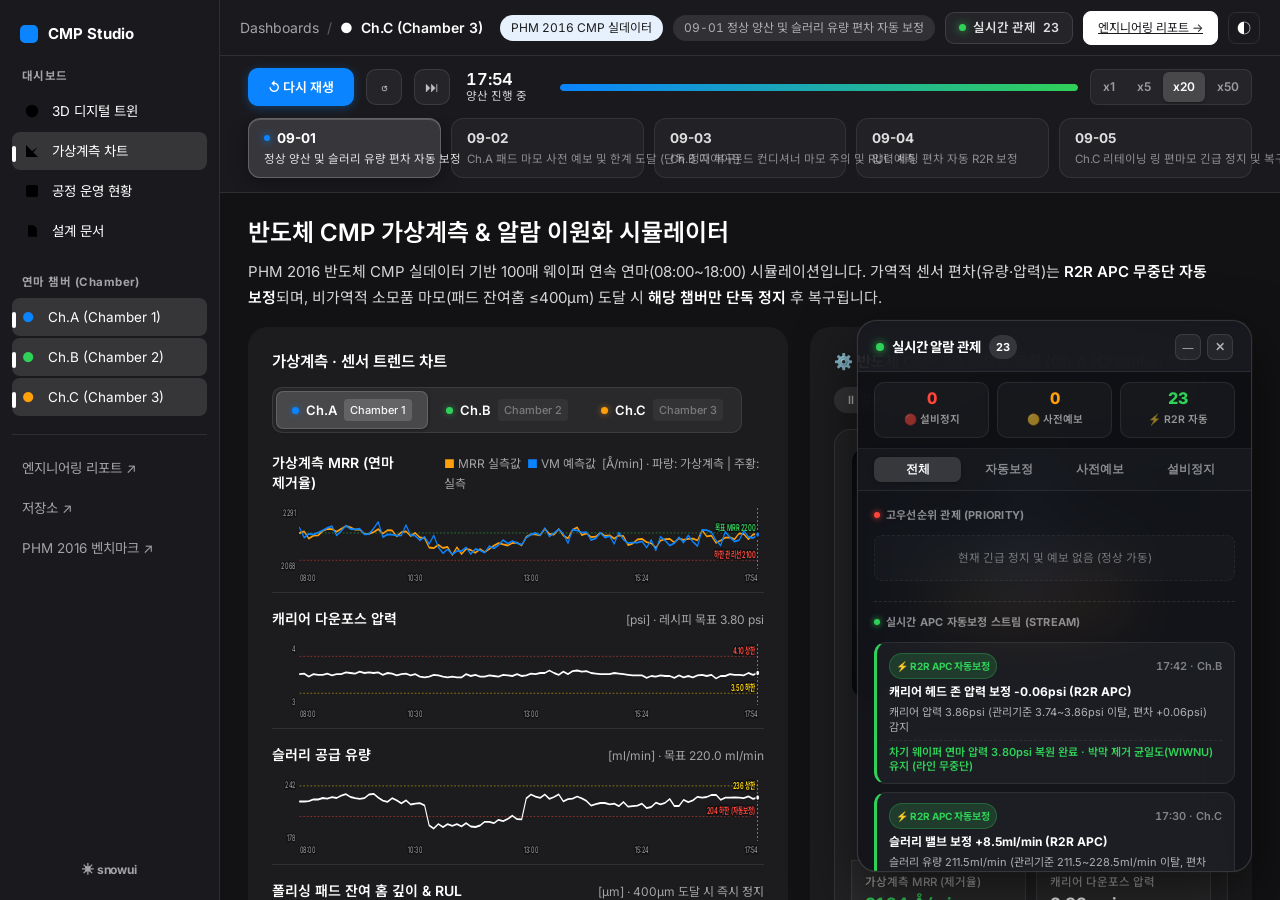
==== commit 844bb093: "fix(ui): fix sidebar wrapping, expand dashboard width, add speedometer and horizontal distribution b" ====
--- a/index.html
+++ b/index.html
@@ -13,16 +13,16 @@
 <body>
 <div class="shell">
 
-<!-- 좌측 네비게이션 레일 -->
+<!-- 좌측 네비게이션 레일 (220px 고정 폭, 단일 행 유지) -->
 <aside class="rail">
   <div class="rail-brand"><span class="rail-dot"></span><span>CMP Studio</span></div>
 
   <div class="rail-sec">대시보드</div>
   <nav class="rail-group">
-    <a class="rail-row on" href="#s-twin"><svg class="ri" viewBox="0 0 16 16" aria-hidden="true"><circle cx="8" cy="8" r="6.2"/><path d="M8 8V2.2M8 8l4.3 4.3"/></svg>3D 디지털 트윈</a>
-    <a class="rail-row" href="#s-chart"><svg class="ri" viewBox="0 0 16 16" aria-hidden="true"><path d="M2 12.5l3.4-4 2.6 2.4L13.8 4"/><path d="M2 2v12h12"/></svg>가상계측 · 센서 차트</a>
-    <a class="rail-row" href="#s-live"><svg class="ri" viewBox="0 0 16 16" aria-hidden="true"><rect x="2" y="2" width="12" height="12" rx="2"/><path d="M2 7h12M7 2v12"/></svg>공정 운영 현황</a>
-    <a class="rail-row" href="#s-about"><svg class="ri" viewBox="0 0 16 16" aria-hidden="true"><path d="M4 2.2h5.5L13 5.6v8.2H4z"/><path d="M9.3 2.4v3.4h3.4"/></svg>설계 문서 & 읽는 법</a>
+    <a class="rail-row on" href="#s-twin" title="3D 디지털 트윈"><svg class="ri" viewBox="0 0 16 16"><circle cx="8" cy="8" r="6.2"/><path d="M8 8V2.2M8 8l4.3 4.3"/></svg>3D 디지털 트윈</a>
+    <a class="rail-row" href="#s-chart" title="가상계측 센서 트렌드 차트"><svg class="ri" viewBox="0 0 16 16"><path d="M2 12.5l3.4-4 2.6 2.4L13.8 4"/><path d="M2 2v12h12"/></svg>가상계측 차트</a>
+    <a class="rail-row" href="#s-live" title="공정 운영 현황 및 장비 상태"><svg class="ri" viewBox="0 0 16 16"><rect x="2" y="2" width="12" height="12" rx="2"/><path d="M2 7h12M7 2v12"/></svg>공정 운영 현황</a>
+    <a class="rail-row" href="#s-about" title="설계 문서 및 아키텍처 읽는 법"><svg class="ri" viewBox="0 0 16 16"><path d="M4 2.2h5.5L13 5.6v8.2H4z"/><path d="M9.3 2.4v3.4h3.4"/></svg>설계 문서</a>
   </nav>
 
   <div class="rail-sec">연마 챔버 (Chamber)</div>
@@ -70,7 +70,7 @@
     <nav class="daybar" id="days"></nav>
   </div>
 
-  <!-- 단일 부드러운 스크롤 영역 -->
+  <!-- 단일 부드러운 스크롤 영역 (와이드 1760px 최적화) -->
   <div class="scroll">
     <div class="hero">
       <h1>반도체 CMP 가상계측 & 알람 이원화 시뮬레이터</h1>
@@ -80,38 +80,24 @@
 
     <div id="hold" class="hold"></div>
 
-    <!-- 2열 멀티 패널 대시보드 그리드 (Mockup 1안 정합) -->
+    <!-- 대시보드 메인 레이아웃 (빈 공간 없는 와이드 멀티 패널 그리드) -->
     <main class="dashboard-grid">
 
-      <!-- 좌측 열: 차트 & KPI 운영 현황 -->
-      <div class="dash-col dash-col-left">
-        <!-- 가상계측 & 센서 트렌드 -->
-        <section class="panel" id="s-chart">
+      <!-- 상단 2열 그리드: 좌측(차트) + 우측(3D 디지털 트윈) -->
+      <div class="dash-row-top">
+
+        <!-- 좌측: 가상계측 & 핵심 센서 트렌드 차트 -->
+        <section class="panel panel-chart" id="s-chart">
           <div class="panel-head">
             <h2>가상계측 · 센서 트렌드 차트</h2>
             <nav id="eqps" class="tabs sm"></nav>
           </div>
           <div id="charts"></div>
-          <p class="hint" style="margin-top:12px">세로선은 이상 감지 시점, 붉은 음영은 해당 챔버 단독 정지 구간입니다.
+          <p class="hint" style="margin-top:10px">세로선은 이상 감지 시점, 붉은 음영은 해당 챔버 단독 정지 구간입니다.
           공정 제어 밴드(Process Window) 스케일링으로 정지 중에도 신호 거동이 유지됩니다.</p>
         </section>
 
-        <!-- 공정 운영 현황 & AI 양산 브리핑 -->
-        <section class="panel" id="s-live">
-          <div class="panel-head">
-            <h2>공정 운영 현황</h2>
-            <div class="hint" id="title"></div>
-          </div>
-          <div class="kpi-row" id="kpi"></div>
-          <div class="brief-box">
-            <span class="tag">AI 양산 브리핑</span>
-            <p id="brief"></p>
-          </div>
-        </section>
-      </div>
-
-      <!-- 우측 열: 3D 디지털 트윈 & 실시간 텔레메트리 게이지 -->
-      <div class="dash-col dash-col-right">
+        <!-- 우측: 3D 디지털 트윈 & 실시간 텔레메트리 게이지 -->
         <section class="panel panel-twin" id="s-twin">
           <div class="panel-head">
             <h2>⚙️ 반도체 CMP 3D 디지털 트윈 (<span id="twin-ch-name">Ch.A</span>)</h2>
@@ -271,7 +257,7 @@
               </svg>
             </div>
 
-            <!-- 실시간 챔버 센서 4대 게이지 -->
+            <!-- 실시간 챔버 센서 4대 게이지 (2x2) -->
             <div class="cmp-gauges-grid">
               <div class="gauge-card">
                 <div class="gauge-lab">가상계측 MRR (제거율)</div>
@@ -296,40 +282,178 @@
             </div>
           </div>
         </section>
-      </div>
-
-      <!-- 하단 전체 열: CMP 아키텍처 & 물리 거동 가이드 (3개 카드) -->
-      <div class="dash-col-full">
-        <section class="panel" id="s-about">
-          <div class="panel-head">
-            <h2>CMP 공정 운영 아키텍처 & 물리 거동 가이드</h2>
-            <div class="hint">상세 공학적 수치와 한계는 <a class="inline-link" href="project.html">엔지니어링 리포트</a>에 수록되어 있습니다</div>
-          </div>
-
-          <div class="about-grid">
-            <div class="about-card">
-              <div class="about-icon">🔬</div>
-              <h3>가상계측(Virtual Metrology) 원리</h3>
-              <p>CMP는 회전하는 패드와 슬러리 화학 반응으로 웨이퍼 표면을 나노 단위로 평탄화하는 전공정 핵심입니다.
-              웨이퍼 전수를 물리 계측하면 팹 병목이 발생하므로, 압력·회전수·유량·마찰전류 등 설비 센서를 학습한 <b>머신러닝 가상계측 모델(MLP)</b>로 매 웨이퍼의 연마 제거율(MRR)을 실시간 추정합니다.</p>
+      </div> <!-- /.dash-row-top -->
+
+      <!-- 중간 전체 폭: 공정 운영 현황 & 장비 종합 상태 (Equipment Status: 속도계 + 가로 막대 그래프) -->
+      <section class="panel panel-status" id="s-live">
+        <div class="panel-head">
+          <h2>공정 운영 현황 & 장비 종합 상태 (Equipment Status)</h2>
+          <div class="hint" id="title"></div>
+        </div>
+
+        <div class="eqp-status-container">
+          <!-- 좌측: 자동차 계기판/속도계 형태의 가상계측 MRR 게이지 -->
+          <div class="speedo-box">
+            <div class="status-card-header">
+              <span class="status-dot ok"></span>
+              <b>가상계측 MRR 제거율 계기판</b>
+              <span class="status-tag">정상 제어 밴드 (2,100~2,300 Å/min)</span>
             </div>
 
-            <div class="about-card">
-              <div class="about-icon">⚡</div>
-              <h3>알람 이원화: 가역적 편차 vs 소모품 마모</h3>
-              <p>사소한 유량 흔들림이나 압력 편차 등 가역적 이상은 <b>R2R APC(Run-to-Run)로 무중단 자동 보정</b>합니다.
-              반면 폴리싱 패드 잔여 홈(≤400μm) 도달이나 다이아몬드 컨디셔너 한계 등 비가역적 소모품 마모 발생 시에만 <b>해당 챔버를 단독 정지</b>시키고 교체 승인을 요청합니다.</p>
+            <div class="speedo-visual-wrap">
+              <svg viewBox="0 0 260 175" class="speedo-svg">
+                <defs>
+                  <linearGradient id="speedo-bg-grad" x1="0%" y1="0%" x2="100%" y2="0%">
+                    <stop offset="0%" stop-color="rgba(255,255,255,0.04)"/>
+                    <stop offset="100%" stop-color="rgba(255,255,255,0.08)"/>
+                  </linearGradient>
+                  <linearGradient id="speedo-norm-grad" x1="0%" y1="0%" x2="100%" y2="0%">
+                    <stop offset="0%" stop-color="#30d158"/>
+                    <stop offset="100%" stop-color="#00e5ff"/>
+                  </linearGradient>
+                </defs>
+
+                <!-- 배경 게이지 트랙 (240도 원호: 150도 ~ 390도) -->
+                <path d="M 47.7 177.5 A 95 95 0 1 1 212.3 177.5" fill="none" stroke="rgba(255,255,255,0.08)" stroke-width="16" stroke-linecap="round"/>
+
+                <!-- 하한 이탈 경고 구간 (1800 ~ 2100 Å/min: 150도 ~ 240도) -->
+                <path d="M 47.7 177.5 A 95 95 0 0 1 82.5 47.7" fill="none" stroke="rgba(255,159,10,0.35)" stroke-width="16" stroke-linecap="round"/>
+
+                <!-- 정상 공정 윈도우 구간 (2100 ~ 2300 Å/min: 240도 ~ 300도) -->
+                <path d="M 82.5 47.7 A 95 95 0 0 1 177.5 47.7" fill="none" stroke="url(#speedo-norm-grad)" stroke-width="16" stroke-linecap="round"/>
+
+                <!-- 상한 이탈 경고 구간 (2300 ~ 2600 Å/min: 300도 ~ 390도) -->
+                <path d="M 177.5 47.7 A 95 95 0 0 1 212.3 177.5" fill="none" stroke="rgba(255,159,10,0.35)" stroke-width="16" stroke-linecap="round"/>
+
+                <!-- 눈금 틱 마크 -->
+                <line x1="58" y1="160" x2="67" y2="154" stroke="rgba(255,255,255,0.3)" stroke-width="1.5"/>
+                <line x1="89" y1="59" x2="96" y2="71" stroke="#30d158" stroke-width="2"/>
+                <line x1="130" y1="35" x2="130" y2="51" stroke="#00e5ff" stroke-width="2.5"/>
+                <line x1="171" y1="59" x2="164" y2="71" stroke="#30d158" stroke-width="2"/>
+                <line x1="202" y1="160" x2="193" y2="154" stroke="rgba(255,255,255,0.3)" stroke-width="1.5"/>
+
+                <!-- 기준 레이블 -->
+                <text x="40" y="182" fill="rgba(255,255,255,0.4)" font-size="9" font-weight="600" text-anchor="end">1800</text>
+                <text x="74" y="42" fill="#ff9f0a" font-size="9" font-weight="700" text-anchor="end">2100 LCL</text>
+                <text x="130" y="28" fill="#00e5ff" font-size="10" font-weight="800" text-anchor="middle">목표 2200</text>
+                <text x="186" y="42" fill="#ff9f0a" font-size="9" font-weight="700" text-anchor="start">2300 UCL</text>
+                <text x="220" y="182" fill="rgba(255,255,255,0.4)" font-size="9" font-weight="600" text-anchor="start">2600</text>
+
+                <!-- 동적 지침 바늘 (Needle Indicator) -->
+                <g id="speedo-needle-group" style="transform-origin: 130px 130px; transform: rotate(0deg); transition: transform 0.25s cubic-bezier(0.16, 1, 0.3, 1);">
+                  <line x1="130" y1="130" x2="130" y2="46" stroke="#00e5ff" stroke-width="3" stroke-linecap="round" filter="drop-shadow(0 0 6px rgba(0,229,255,0.8))"/>
+                  <circle cx="130" cy="130" r="8" fill="#1c1d22" stroke="#00e5ff" stroke-width="2.5"/>
+                  <circle cx="130" cy="130" r="3" fill="#00e5ff"/>
+                </g>
+              </svg>
+
+              <!-- 계기판 중앙 디지털 수치 표출 -->
+              <div class="speedo-digital">
+                <div class="speedo-val-row"><b id="speedo-mrr-val">2,204</b> <small>Å/min</small></div>
+                <div class="speedo-sub-row" id="speedo-mrr-desc">실측 대비 오차 +4.2 Å/min (정상 제어)</div>
+              </div>
             </div>
-
-            <div class="about-card">
-              <div class="about-icon">⏳</div>
-              <h3>챔버 단독 정지와 RUL 사전 예보</h3>
-              <p>패드 잔여 홈이 400~520μm 범위에 진입하면 라인을 세우지 않고 <b>차기 정기 PM(교대조)으로 교체를 사전 예약</b>합니다.
-              임계점(400μm) 도달 시 이상 챔버만 0 RPM으로 정지되며, 나머지 챔버는 100% 정상 가동을 유지하여 라인 전체 셧다운 손실을 차단합니다.</p>
+          </div>
+
+          <!-- 우측: 가로 막대 그래프 5종 (Distribution Progress Bars) -->
+          <div class="bars-box">
+            <div class="status-card-header">
+              <span class="status-dot auto"></span>
+              <b>공정 이상 및 R2R 조치 분포 (Distribution)</b>
+              <span class="status-tag">실시간 누적 집계</span>
             </div>
-          </div>
-        </section>
-      </div>
+
+            <div class="bars-list">
+              <!-- 1. 원시 센서 임계 초과 -->
+              <div class="bar-row">
+                <div class="bar-row-info">
+                  <span class="bar-row-lab">원시 센서 임계 초과</span>
+                  <span class="bar-row-val warn" id="b-raw-val">0건</span>
+                </div>
+                <div class="bar-track"><div class="bar-fill raw" id="b-raw-fill" style="width: 0%;"></div></div>
+                <div class="bar-row-sub">단순 3σ 임계 이탈 (기존 팹 일괄 알람 유발)</div>
+              </div>
+
+              <!-- 2. R2R 자동 보정 -->
+              <div class="bar-row">
+                <div class="bar-row-info">
+                  <span class="bar-row-lab">⚡ R2R APC 무중단 자동 보정</span>
+                  <span class="bar-row-val ok" id="b-auto-val">0건</span>
+                </div>
+                <div class="bar-track"><div class="bar-fill auto" id="b-auto-fill" style="width: 0%;"></div></div>
+                <div class="bar-row-sub">슬러리 유량·공압 밸브 레시피 즉시 보정 (무중단)</div>
+              </div>
+
+              <!-- 3. 사람 조치 필요 -->
+              <div class="bar-row">
+                <div class="bar-row-info">
+                  <span class="bar-row-lab">👤 사람 개입 필요 (소모품 PM)</span>
+                  <span class="bar-row-val crit" id="b-man-val">0건</span>
+                </div>
+                <div class="bar-track"><div class="bar-fill man" id="b-man-fill" style="width: 0%;"></div></div>
+                <div class="bar-row-sub">비가역 패드 잔여홈(≤400μm) 마모 챔버 단독 정지</div>
+              </div>
+
+              <!-- 4. 회피한 라인 정지 -->
+              <div class="bar-row">
+                <div class="bar-row-info">
+                  <span class="bar-row-lab">🛡️ 회피한 라인 정지 (셧다운 방지)</span>
+                  <span class="bar-row-val info" id="b-avoid-val">0건</span>
+                </div>
+                <div class="bar-track"><div class="bar-fill avoid" id="b-avoid-fill" style="width: 0%;"></div></div>
+                <div class="bar-row-sub">APC 자동 해결로 방지한 불필요 설비 셧다운</div>
+              </div>
+
+              <!-- 5. 정지 손실 시간 -->
+              <div class="bar-row">
+                <div class="bar-row-info">
+                  <span class="bar-row-lab">⏱️ 정지 손실 시간 (Downtime Loss)</span>
+                  <span class="bar-row-val crit" id="b-dt-val">0분</span>
+                </div>
+                <div class="bar-track"><div class="bar-fill dt" id="b-dt-fill" style="width: 0%;"></div></div>
+                <div class="bar-row-sub" id="b-dt-sub">정상 가동 (손실 0분)</div>
+              </div>
+            </div>
+          </div>
+        </div>
+
+        <!-- AI 양산 브리핑 -->
+        <div class="brief-box">
+          <span class="tag">AI 양산 브리핑</span>
+          <p id="brief"></p>
+        </div>
+      </section>
+
+      <!-- 하단 전체 폭: CMP 아키텍처 & 물리 거동 가이드 (3개 카드) -->
+      <section class="panel" id="s-about">
+        <div class="panel-head">
+          <h2>CMP 공정 운영 아키텍처 & 물리 거동 가이드</h2>
+          <div class="hint">상세 공학적 수치와 한계는 <a class="inline-link" href="project.html">엔지니어링 리포트</a>에 수록되어 있습니다</div>
+        </div>
+
+        <div class="about-grid">
+          <div class="about-card">
+            <div class="about-icon">🔬</div>
+            <h3>가상계측(Virtual Metrology) 원리</h3>
+            <p>CMP는 회전하는 패드와 슬러리 화학 반응으로 웨이퍼 표면을 나노 단위로 평탄화하는 전공정 핵심입니다.
+            웨이퍼 전수를 물리 계측하면 팹 병목이 발생하므로, 압력·회전수·유량·마찰전류 등 설비 센서를 학습한 <b>머신러닝 가상계측 모델(MLP)</b>로 매 웨이퍼의 연마 제거율(MRR)을 실시간 추정합니다.</p>
+          </div>
+
+          <div class="about-card">
+            <div class="about-icon">⚡</div>
+            <h3>알람 이원화: 가역적 편차 vs 소모품 마모</h3>
+            <p>사소한 유량 흔들림이나 압력 편차 등 가역적 이상은 <b>R2R APC(Run-to-Run)로 무중단 자동 보정</b>합니다.
+            반면 폴리싱 패드 잔여 홈(≤400μm) 도달이나 다이아몬드 컨디셔너 한계 등 비가역적 소모품 마모 발생 시에만 <b>해당 챔버를 단독 정지</b>시키고 교체 승인을 요청합니다.</p>
+          </div>
+
+          <div class="about-card">
+            <div class="about-icon">⏳</div>
+            <h3>챔버 단독 정지와 RUL 사전 예보</h3>
+            <p>패드 잔여 홈이 400~520μm 범위에 진입하면 라인을 세우지 않고 <b>차기 정기 PM(교대조)으로 교체를 사전 예약</b>합니다.
+            임계점(400μm) 도달 시 이상 챔버만 0 RPM으로 정지되며, 나머지 챔버는 100% 정상 가동을 유지하여 라인 전체 셧다운 손실을 차단합니다.</p>
+          </div>
+        </div>
+      </section>
 
     </main>
 
--- a/style.css
+++ b/style.css
@@ -524,38 +524,104 @@
   height: auto;
 }
 
-/* ── 2열 멀티 패널 대시보드 그리드 (Mockup Option 1) ─────── */
+/* ── 사이드바 고정 및 단일 행 유지 (줄바꿈 오류 완전 해결) ─── */
+.rail {
+  width: 220px !important;
+  min-width: 220px !important;
+  max-width: 220px !important;
+  flex-shrink: 0 !important;
+  padding: 20px 12px !important;
+  box-sizing: border-box !important;
+}
+.rail-brand {
+  font-size: 15px !important;
+  font-weight: 700 !important;
+  padding: 4px 8px 0 !important;
+  gap: 10px !important;
+  white-space: nowrap !important;
+}
+.rail-sec {
+  font-size: 11.5px !important;
+  font-weight: 700 !important;
+  letter-spacing: 0.04em !important;
+  color: var(--ink-40) !important;
+  padding: 4px 10px 6px !important;
+  margin-top: 18px !important;
+  white-space: nowrap !important;
+}
+.rail-row {
+  display: flex !important;
+  align-items: center !important;
+  gap: 6px !important;
+  height: 38px !important;
+  padding: 0 10px !important;
+  border-radius: var(--radius-8) !important;
+  font-size: 13.5px !important;
+  white-space: nowrap !important;
+  overflow: hidden !important;
+  text-overflow: ellipsis !important;
+}
+svg.ri {
+  width: 16px !important;
+  height: 16px !important;
+  margin: 0 6px 0 2px !important;
+  flex: none !important;
+}
+
+/* ── 와이드 화면 전체 활용 (빈 여백 제거: max-width 1760px) ───── */
+.hero {
+  max-width: 1760px !important;
+  margin: 0 auto !important;
+  padding: 22px 28px 0 !important;
+}
+main {
+  max-width: 1760px !important;
+  margin: 0 auto !important;
+  padding: 16px 28px 48px !important;
+  display: flex !important;
+  flex-direction: column !important;
+  gap: 22px !important;
+}
+.bar {
+  max-width: 1760px !important;
+  margin: 0 auto !important;
+  padding: 12px 28px !important;
+}
+
+/* ── 대시보드 그리드 구조 (상단 2열 + 중간 와이드 + 하단 가이드) ─ */
 .dashboard-grid {
+  display: flex;
+  flex-direction: column;
+  gap: 22px;
+  width: 100%;
+}
+.dash-row-top {
   display: grid;
-  grid-template-columns: minmax(0, 1.25fr) minmax(0, 1fr);
-  gap: 24px;
-  align-items: start;
-}
-@media (max-width: 1200px) {
-  .dashboard-grid {
+  grid-template-columns: minmax(0, 1.22fr) minmax(0, 1fr);
+  gap: 22px;
+  align-items: stretch;
+}
+@media (max-width: 1240px) {
+  .dash-row-top {
     grid-template-columns: 1fr;
   }
 }
-.dash-col {
-  display: flex;
-  flex-direction: column;
-  gap: 24px;
+.panel-chart, .panel-twin {
+  display: flex;
+  flex-direction: column;
   min-width: 0;
 }
-.dash-col-full {
-  grid-column: 1 / -1;
-}
-
-/* ── 우측 열: 3D 디지털 트윈 패널 & 게이지 ───────────────── */
-.panel-twin {
-  display: flex;
-  flex-direction: column;
-}
+
+/* ── 3D 디지털 트윈 뷰포트 ───────────────────────────────── */
 .cmp-twin-card {
   background: rgba(255, 255, 255, 0.03);
   border-radius: var(--radius-16);
   padding: 16px;
   border: 1px solid var(--line);
+  display: flex;
+  flex-direction: column;
+  height: 100%;
+  justify-content: space-between;
 }
 .cmp-3d-viewport {
   position: relative;
@@ -573,7 +639,7 @@
   display: block;
 }
 
-/* 3D SVG 애니메이션 — 시뮬레이터 구동 중(.is-running)에만 동작 */
+/* 3D SVG 애니메이션 (시뮬레이터 구동 중에만 동작) */
 .iso-spin-anim,
 .iso-drip-anim,
 .iso-sweep-anim,
@@ -620,7 +686,6 @@
   50% { transform: translateY(3px); }
 }
 
-/* 챔버 단독 정지 시 헤드 상승(Head-Up & Retract) */
 .is-halted #carrier-head-group,
 .is-halted #conditioner-arm-assembly {
   transform: translateY(-20px) !important;
@@ -639,13 +704,13 @@
 .cmp-gauges-grid {
   display: grid;
   grid-template-columns: 1fr 1fr;
-  gap: 12px;
+  gap: 10px;
   margin-top: 14px;
 }
 .gauge-card {
   background: rgba(255, 255, 255, 0.04);
   border-radius: var(--radius-12);
-  padding: 12px 14px;
+  padding: 11px 13px;
   border: 1px solid var(--line);
   transition: transform 0.15s ease, background 0.15s ease;
 }
@@ -657,10 +722,10 @@
   font-size: 11.5px;
   color: var(--ink-40);
   font-weight: 500;
-  margin-bottom: 3px;
+  margin-bottom: 2px;
 }
 .gauge-val {
-  font-size: 18px;
+  font-size: 17px;
   font-weight: 700;
   color: var(--ink);
   font-variant-numeric: tabular-nums;
@@ -669,11 +734,178 @@
 .gauge-sub {
   font-size: 10.5px;
   color: var(--ink-80);
-  margin-top: 3px;
+  margin-top: 2px;
 }
 .gauge-val.alert { color: var(--bad); }
 .gauge-val.ok { color: var(--ok); }
 .gauge-val.warn { color: var(--warn); }
+
+/* ── 중간 열: 공정 운영 현황 & 장비 종합 상태 (속도계 + 가로막대) ── */
+.panel-status {
+  display: flex;
+  flex-direction: column;
+}
+.eqp-status-container {
+  display: grid;
+  grid-template-columns: 360px 1fr;
+  gap: 20px;
+  align-items: stretch;
+}
+@media (max-width: 1100px) {
+  .eqp-status-container {
+    grid-template-columns: 1fr;
+  }
+}
+
+.status-card-header {
+  display: flex;
+  align-items: center;
+  gap: 8px;
+  margin-bottom: 12px;
+  font-size: 13.5px;
+  font-weight: 700;
+  color: #ffffff;
+}
+.status-dot {
+  width: 8px;
+  height: 8px;
+  border-radius: 50%;
+  flex: none;
+}
+.status-dot.ok { background: #30d158; box-shadow: 0 0 8px rgba(48, 209, 88, 0.85); }
+.status-dot.auto { background: #00e5ff; box-shadow: 0 0 8px rgba(0, 229, 255, 0.85); }
+.status-tag {
+  font-size: 11px;
+  font-weight: 600;
+  color: var(--ink-40);
+  margin-left: auto;
+}
+
+/* 속도계 계기판 카드 */
+.speedo-box {
+  background: rgba(255, 255, 255, 0.03);
+  border: 1px solid var(--line);
+  border-radius: var(--radius-16);
+  padding: 16px 20px;
+  display: flex;
+  flex-direction: column;
+}
+.speedo-visual-wrap {
+  position: relative;
+  display: flex;
+  flex-direction: column;
+  align-items: center;
+  justify-content: center;
+  padding: 4px 0;
+}
+.speedo-svg {
+  width: 100%;
+  max-width: 290px;
+  height: auto;
+  display: block;
+}
+.speedo-digital {
+  text-align: center;
+  margin-top: -14px;
+}
+.speedo-val-row {
+  font-size: 25px;
+  font-weight: 800;
+  color: #ffffff;
+  font-variant-numeric: tabular-nums;
+  letter-spacing: -0.02em;
+  display: flex;
+  align-items: baseline;
+  justify-content: center;
+  gap: 4px;
+}
+.speedo-val-row small {
+  font-size: 13px;
+  font-weight: 600;
+  color: var(--ink-40);
+}
+.speedo-sub-row {
+  font-size: 11.5px;
+  font-weight: 600;
+  margin-top: 3px;
+}
+.speedo-sub-row.ok { color: var(--ok); }
+.speedo-sub-row.warn { color: var(--warn); }
+.speedo-sub-row.bad { color: var(--bad); }
+
+/* 가로 막대 그래프 카드 */
+.bars-box {
+  background: rgba(255, 255, 255, 0.03);
+  border: 1px solid var(--line);
+  border-radius: var(--radius-16);
+  padding: 16px 20px;
+  display: flex;
+  flex-direction: column;
+}
+.bars-list {
+  display: flex;
+  flex-direction: column;
+  gap: 10px;
+}
+.bar-row {
+  display: flex;
+  flex-direction: column;
+  gap: 3px;
+}
+.bar-row-info {
+  display: flex;
+  align-items: center;
+  justify-content: space-between;
+  font-size: 12.5px;
+  font-weight: 600;
+}
+.bar-row-lab {
+  color: rgba(255, 255, 255, 0.9);
+}
+.bar-row-val {
+  font-variant-numeric: tabular-nums;
+  font-weight: 700;
+  font-size: 12px;
+}
+.bar-row-val.ok { color: var(--ok); }
+.bar-row-val.warn { color: var(--warn); }
+.bar-row-val.crit { color: var(--bad); }
+.bar-row-val.info { color: #00e5ff; }
+
+.bar-track {
+  height: 8px;
+  background: rgba(255, 255, 255, 0.06);
+  border-radius: 999px;
+  overflow: hidden;
+  position: relative;
+}
+.bar-fill {
+  height: 100%;
+  border-radius: 999px;
+  transition: width 0.25s ease-out;
+}
+.bar-fill.raw {
+  background: linear-gradient(90deg, #ff9f0a, #ff453a);
+}
+.bar-fill.auto {
+  background: linear-gradient(90deg, #30d158, #00e5ff);
+  box-shadow: 0 0 8px rgba(48, 209, 88, 0.6);
+}
+.bar-fill.man {
+  background: #ff453a;
+  box-shadow: 0 0 8px rgba(255, 69, 58, 0.6);
+}
+.bar-fill.avoid {
+  background: linear-gradient(90deg, #0a84ff, #00e5ff);
+  box-shadow: 0 0 8px rgba(0, 229, 255, 0.5);
+}
+.bar-fill.dt {
+  background: #ff453a;
+}
+.bar-row-sub {
+  font-size: 11px;
+  color: var(--ink-40);
+}
 
 /* ── 하단 열: CMP 아키텍처 & 물리 거동 가이드 (3개 카드) ── */
 .about-grid {
@@ -746,7 +978,7 @@
   box-shadow: 0 0 8px rgba(48, 209, 88, 0.85);
 }
 
-/* ── 옵션 1 플로팅 팹 알람 관제 콘솔 (Floating Fab Console Widget) ── */
+/* ── 옵션 1 플로팅 팹 알람 관제 콘솔 (깜빡임 완전 제거) ─────── */
 .fab-console {
   position: fixed;
   right: 28px;
@@ -764,11 +996,6 @@
   z-index: 999;
   overflow: hidden;
   transition: transform 0.3s cubic-bezier(0.16, 1, 0.3, 1), opacity 0.25s ease;
-  animation: fab-pop 0.35s cubic-bezier(0.16, 1, 0.3, 1);
-}
-@keyframes fab-pop {
-  from { transform: scale(0.92) translateY(20px); opacity: 0; }
-  to { transform: scale(1) translateY(0); opacity: 1; }
 }
 .fab-console.is-closed {
   transform: scale(0.85) translateY(40px);
@@ -795,12 +1022,7 @@
   height: 8px;
   border-radius: 50%;
   background: #30d158;
-  box-shadow: 0 0 10px #30d158;
-  animation: pulse-dot 1.8s infinite;
-}
-@keyframes pulse-dot {
-  0%, 100% { transform: scale(1); opacity: 1; }
-  50% { transform: scale(1.3); opacity: 0.6; }
+  box-shadow: 0 0 8px #30d158;
 }
 .fc-title {
   font-size: 13.5px;
@@ -912,7 +1134,7 @@
   box-shadow: 0 1px 4px rgba(0, 0, 0, 0.3);
 }
 
-/* 본문 목록 */
+/* 본문 목록 (깜빡임 유발 애니메이션 완전 배제) */
 .fc-body {
   flex: 1;
   overflow-y: auto;
@@ -946,7 +1168,6 @@
   border-top: 1px dashed rgba(255, 255, 255, 0.1);
 }
 
-/* 목록 섹션 */
 .fc-pinned-list, .fc-feed-list {
   display: flex;
   flex-direction: column;
@@ -962,7 +1183,7 @@
   border: 1px dashed rgba(255, 255, 255, 0.06);
 }
 
-/* 콘솔 이벤트 카드 */
+/* 콘솔 이벤트 카드 (깜빡임 제거: 애니메이션 없음, 부드러운 상태 전환만 적용) */
 .fc-card {
   background: rgba(255, 255, 255, 0.04);
   border: 1px solid rgba(255, 255, 255, 0.08);
@@ -971,12 +1192,7 @@
   display: flex;
   flex-direction: column;
   gap: 5px;
-  transition: all 0.16s ease;
-  animation: fc-slide-in 0.22s ease-out;
-}
-@keyframes fc-slide-in {
-  from { opacity: 0; transform: translateY(-6px); }
-  to { opacity: 1; transform: translateY(0); }
+  transition: background 0.15s ease, border-color 0.15s ease;
 }
 .fc-card:hover {
   background: rgba(255, 255, 255, 0.07);
@@ -1039,7 +1255,6 @@
 .fc-card.warn .fc-card-res { color: var(--warn); }
 .fc-card.man .fc-card-res { color: var(--bad); }
 
-/* 콘솔 내부 단독 정지 즉시 승인/재가동 버튼 */
 .fc-action-btn {
   margin-top: 6px;
   background: #ff453a;
@@ -1061,7 +1276,6 @@
   transform: translateY(-1px);
 }
 
-/* 플로팅 런처 알약 배지 버튼 */
 .fab-launcher {
   position: fixed;
   right: 28px;
@@ -1102,7 +1316,6 @@
 .fab-launcher.has-crit .fab-launcher-dot {
   background: #ff453a;
   box-shadow: 0 0 10px #ff453a;
-  animation: pulse-dot 1.2s infinite;
 }
 .fab-launcher-title {
   font-size: 13px;
@@ -1129,8 +1342,6 @@
   .clock { order: -1; }
   .crumb span:first-child, .crumb .sep { display: none; }
   #daybadge { display: none; }
-  .kpi-row { grid-template-columns: 1fr 1fr; }
-  .kpi-val { font-size: 20px; }
   .hero h1 { font-size: 21px; line-height: 30px; }
   .track { order: 9; flex-basis: 100%; }
   .fab-console {
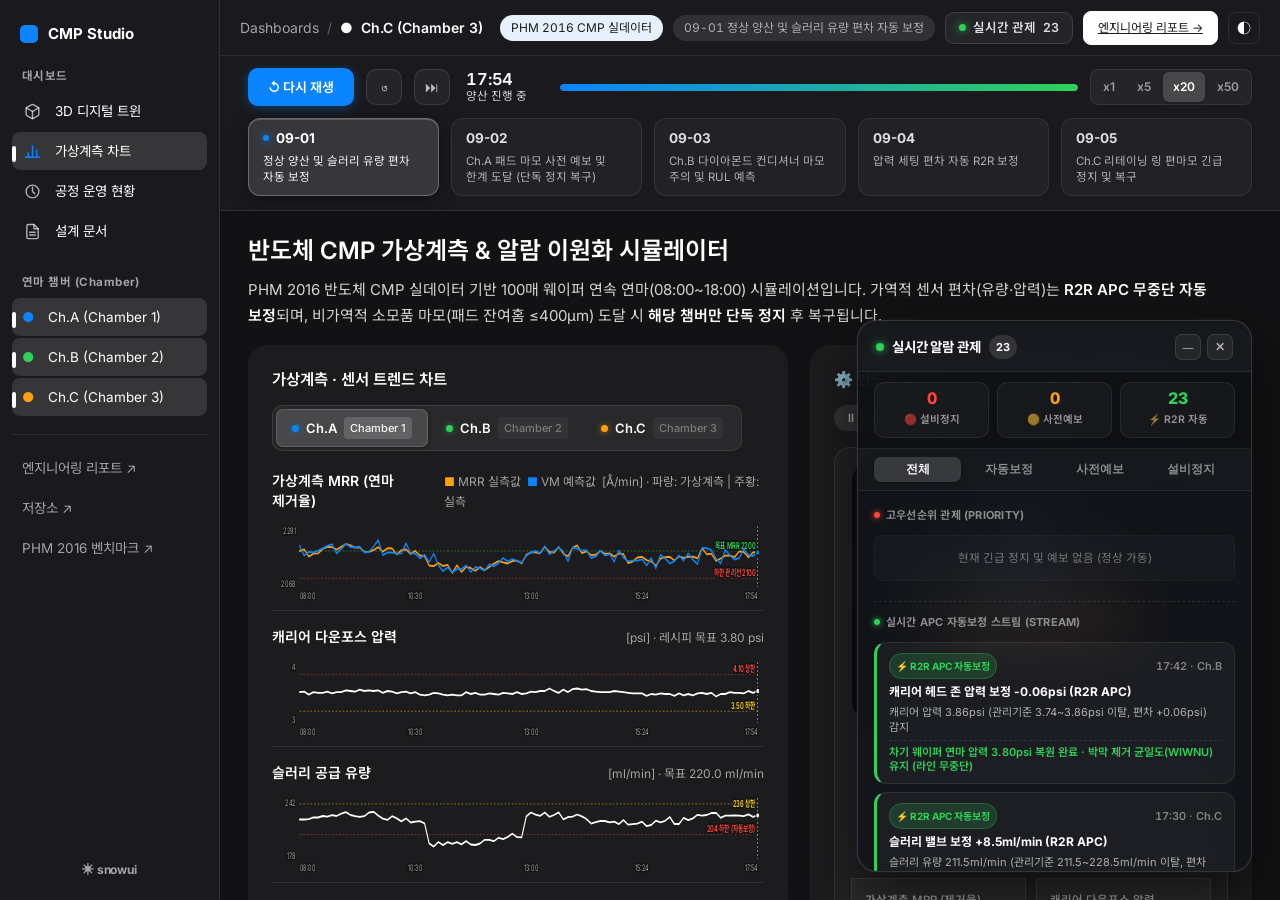
==== commit fc3f6d94: "fix(ui): fix sidebar icons with crisp SVG stroke and fix datebar text overflow to 2 lines" ====
--- a/index.html
+++ b/index.html
@@ -19,10 +19,18 @@
 
   <div class="rail-sec">대시보드</div>
   <nav class="rail-group">
-    <a class="rail-row on" href="#s-twin" title="3D 디지털 트윈"><svg class="ri" viewBox="0 0 16 16"><circle cx="8" cy="8" r="6.2"/><path d="M8 8V2.2M8 8l4.3 4.3"/></svg>3D 디지털 트윈</a>
-    <a class="rail-row" href="#s-chart" title="가상계측 센서 트렌드 차트"><svg class="ri" viewBox="0 0 16 16"><path d="M2 12.5l3.4-4 2.6 2.4L13.8 4"/><path d="M2 2v12h12"/></svg>가상계측 차트</a>
-    <a class="rail-row" href="#s-live" title="공정 운영 현황 및 장비 상태"><svg class="ri" viewBox="0 0 16 16"><rect x="2" y="2" width="12" height="12" rx="2"/><path d="M2 7h12M7 2v12"/></svg>공정 운영 현황</a>
-    <a class="rail-row" href="#s-about" title="설계 문서 및 아키텍처 읽는 법"><svg class="ri" viewBox="0 0 16 16"><path d="M4 2.2h5.5L13 5.6v8.2H4z"/><path d="M9.3 2.4v3.4h3.4"/></svg>설계 문서</a>
+    <a class="rail-row on" href="#s-twin" title="3D 디지털 트윈">
+      <svg class="ri" viewBox="0 0 24 24" fill="none" stroke="currentColor" stroke-width="2" stroke-linecap="round" stroke-linejoin="round"><path d="M21 16V8a2 2 0 0 0-1-1.73l-7-4a2 2 0 0 0-2 0l-7 4A2 2 0 0 0 3 8v8a2 2 0 0 0 1 1.73l7 4a2 2 0 0 0 2 0l7-4A2 2 0 0 0 21 16z"/><polyline points="3.27 6.96 12 12.01 20.73 6.96"/><line x1="12" y1="22.08" x2="12" y2="12"/></svg>3D 디지털 트윈
+    </a>
+    <a class="rail-row" href="#s-chart" title="가상계측 센서 트렌드 차트">
+      <svg class="ri" viewBox="0 0 24 24" fill="none" stroke="currentColor" stroke-width="2" stroke-linecap="round" stroke-linejoin="round"><line x1="18" y1="20" x2="18" y2="10"/><line x1="12" y1="20" x2="12" y2="4"/><line x1="6" y1="20" x2="6" y2="14"/><line x1="2" y1="20" x2="22" y2="20"/></svg>가상계측 차트
+    </a>
+    <a class="rail-row" href="#s-live" title="공정 운영 현황 및 장비 상태">
+      <svg class="ri" viewBox="0 0 24 24" fill="none" stroke="currentColor" stroke-width="2" stroke-linecap="round" stroke-linejoin="round"><circle cx="12" cy="12" r="9"/><polyline points="12 6 12 12 15 15"/></svg>공정 운영 현황
+    </a>
+    <a class="rail-row" href="#s-about" title="설계 문서 및 아키텍처 읽는 법">
+      <svg class="ri" viewBox="0 0 24 24" fill="none" stroke="currentColor" stroke-width="2" stroke-linecap="round" stroke-linejoin="round"><path d="M14 2H6a2 2 0 0 0-2 2v16a2 2 0 0 0 2 2h12a2 2 0 0 0 2-2V8z"/><polyline points="14 2 14 8 20 8"/><line x1="16" y1="13" x2="8" y2="13"/><line x1="16" y1="17" x2="8" y2="17"/></svg>설계 문서
+    </a>
   </nav>
 
   <div class="rail-sec">연마 챔버 (Chamber)</div>
--- a/style.css
+++ b/style.css
@@ -162,55 +162,58 @@
   box-shadow: 0 1px 3px rgba(0, 0, 0, 0.3);
 }
 
-/* ── Day / Scenario Selector (사진 보낸 애들 디자인 개편) ─── */
+/* ── Day / Scenario Selector (5개 날짜 버튼 그리드 & 2줄 텍스트 최적화) ─── */
 .daybar {
-  display: flex;
-  gap: 10px;
-  overflow-x: auto;
-  max-width: 1280px;
-  margin: 0 auto;
-  padding: 0 28px 14px;
-  scrollbar-width: none;
+  display: grid !important;
+  grid-template-columns: repeat(5, 1fr) !important;
+  gap: 12px !important;
+  max-width: 1760px !important;
+  margin: 0 auto !important;
+  padding: 0 28px 14px !important;
+  box-sizing: border-box !important;
 }
 .daybar::-webkit-scrollbar { display: none; }
 .daybar button {
-  flex: 1 1 0;
-  min-width: 170px;
-  display: flex;
-  flex-direction: column;
-  align-items: flex-start;
-  gap: 4px;
-  background: rgba(255, 255, 255, 0.04);
-  border: 1px solid rgba(255, 255, 255, 0.08);
-  color: rgba(255, 255, 255, 0.65);
-  padding: 10px 15px;
-  border-radius: 12px;
-  cursor: pointer;
-  font: inherit;
-  text-align: left;
-  transition: all 0.18s cubic-bezier(0.4, 0, 0.2, 1);
-  position: relative;
+  min-width: 0 !important;
+  width: 100% !important;
+  display: flex !important;
+  flex-direction: column !important;
+  align-items: flex-start !important;
+  gap: 6px !important;
+  background: rgba(255, 255, 255, 0.04) !important;
+  border: 1px solid rgba(255, 255, 255, 0.08) !important;
+  color: rgba(255, 255, 255, 0.65) !important;
+  padding: 10px 14px !important;
+  border-radius: 12px !important;
+  cursor: pointer !important;
+  font: inherit !important;
+  text-align: left !important;
+  transition: all 0.18s cubic-bezier(0.4, 0, 0.2, 1) !important;
+  position: relative !important;
+  box-sizing: border-box !important;
+  overflow: hidden !important;
 }
 .daybar button:hover {
-  color: #ffffff;
-  background: rgba(255, 255, 255, 0.07);
-  border-color: rgba(255, 255, 255, 0.15);
-  transform: translateY(-1px);
+  color: #ffffff !important;
+  background: rgba(255, 255, 255, 0.08) !important;
+  border-color: rgba(255, 255, 255, 0.18) !important;
+  transform: translateY(-1px) !important;
 }
 .daybar button.on {
   background: rgba(255, 255, 255, 0.13) !important;
-  border: 1px solid rgba(255, 255, 255, 0.22) !important;
-  box-shadow: 0 4px 18px rgba(0, 0, 0, 0.35), inset 0 1px 0 rgba(255, 255, 255, 0.18);
+  border: 1px solid rgba(255, 255, 255, 0.25) !important;
+  box-shadow: 0 4px 18px rgba(0, 0, 0, 0.35), inset 0 1px 0 rgba(255, 255, 255, 0.18) !important;
   color: #ffffff !important;
 }
 .daybar button b {
-  font-size: 13.5px;
-  font-weight: 700;
-  line-height: 18px;
-  color: rgba(255, 255, 255, 0.85);
-  display: flex;
-  align-items: center;
-  gap: 7px;
+  font-size: 13.5px !important;
+  font-weight: 700 !important;
+  line-height: 18px !important;
+  color: rgba(255, 255, 255, 0.85) !important;
+  display: flex !important;
+  align-items: center !important;
+  gap: 7px !important;
+  white-space: nowrap !important;
 }
 .daybar button.on b {
   color: #ffffff !important;
@@ -224,15 +227,21 @@
   box-shadow: 0 0 8px rgba(10, 132, 255, 0.9);
 }
 .daybar button span {
-  font-size: 11.5px;
-  opacity: 0.75;
-  line-height: 16px;
-  color: rgba(255, 255, 255, 0.65);
-  white-space: nowrap;
+  font-size: 11.5px !important;
+  line-height: 16px !important;
+  color: rgba(255, 255, 255, 0.65) !important;
+  white-space: normal !important;
+  word-break: keep-all !important;
+  overflow-wrap: break-word !important;
+  display: -webkit-box !important;
+  -webkit-line-clamp: 2 !important;
+  -webkit-box-orient: vertical !important;
+  overflow: hidden !important;
+  height: 32px !important;
 }
 .daybar button.on span {
-  opacity: 0.95;
-  color: rgba(255, 255, 255, 0.9) !important;
+  color: rgba(255, 255, 255, 0.95) !important;
+  opacity: 1 !important;
 }
 
 /* ── KPI Cards (Figma / ByeWind Style) ────────────── */
@@ -562,10 +571,25 @@
   text-overflow: ellipsis !important;
 }
 svg.ri {
-  width: 16px !important;
-  height: 16px !important;
-  margin: 0 6px 0 2px !important;
+  width: 17px !important;
+  height: 17px !important;
+  margin: 0 8px 0 2px !important;
   flex: none !important;
+  fill: none !important;
+  stroke: currentColor !important;
+  stroke-width: 2 !important;
+  stroke-linecap: round !important;
+  stroke-linejoin: round !important;
+  color: rgba(255, 255, 255, 0.65) !important;
+  transition: color 0.15s ease, stroke 0.15s ease !important;
+}
+.rail-row:hover svg.ri {
+  color: #ffffff !important;
+  stroke: #ffffff !important;
+}
+.rail-row.on svg.ri {
+  color: #0a84ff !important;
+  stroke: #0a84ff !important;
 }
 
 /* ── 와이드 화면 전체 활용 (빈 여백 제거: max-width 1760px) ───── */
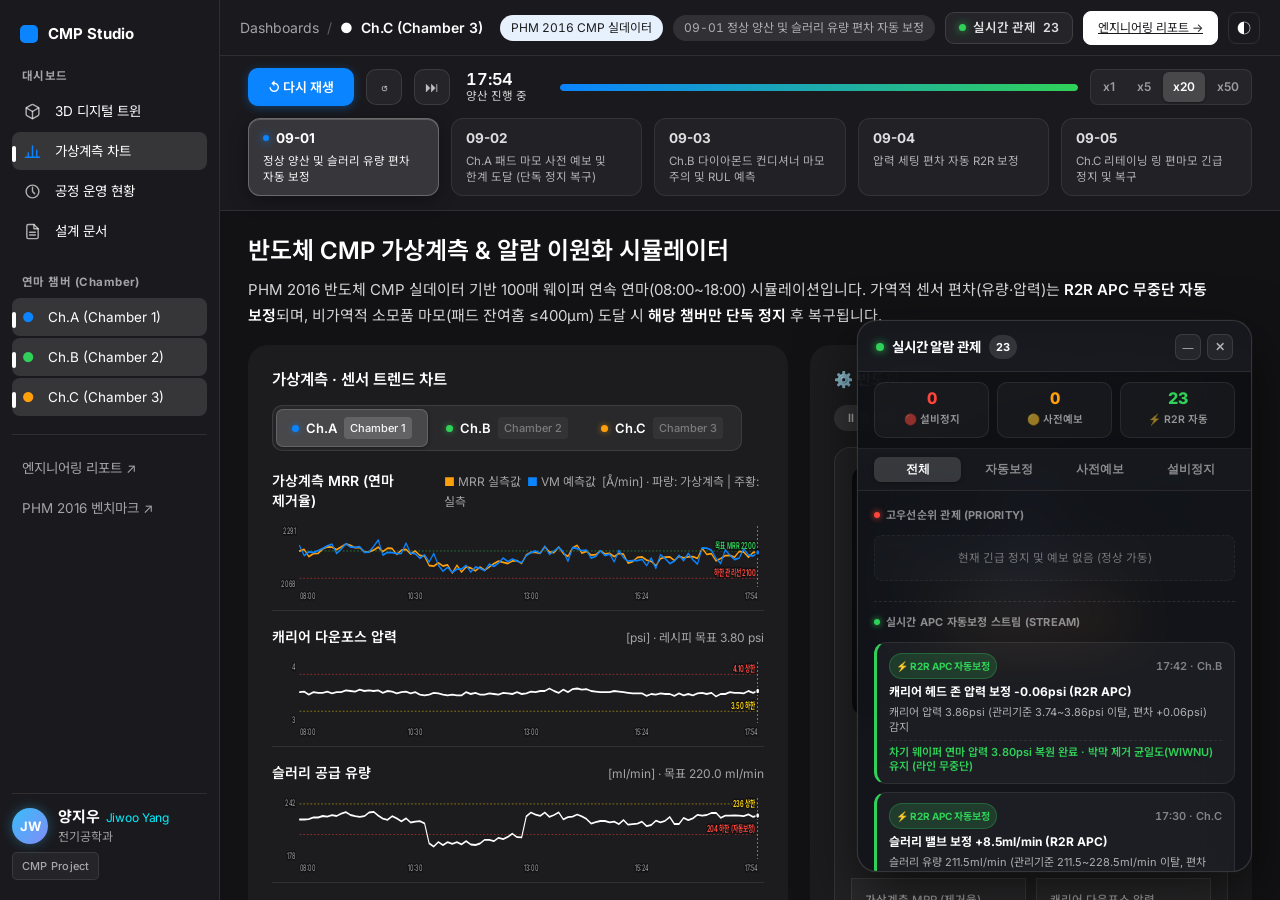
==== commit 4f7e9524: "style: apply P-T luxury cockpit sidebar profile card and remove repo links" ====
--- a/index.html
+++ b/index.html
@@ -7,8 +7,100 @@
 <link rel="preconnect" href="https://fonts.googleapis.com">
 <link rel="preconnect" href="https://fonts.gstatic.com" crossorigin>
 <link href="https://fonts.googleapis.com/css2?family=Inter:wght@400;500;600;700&family=Noto+Sans+KR:wght@400;500;600;700&display=swap" rel="stylesheet">
-<link rel="stylesheet" href="snowui-shell.css">
-<link rel="stylesheet" href="style.css">
+<link rel="stylesheet" href="snowui-shell.css?v=3">
+<link rel="stylesheet" href="style.css?v=3">
+<style>
+.sidebar-profile-footer {
+  margin-top: auto !important;
+  padding-top: 14px !important;
+  border-top: 1px solid var(--line) !important;
+  flex-shrink: 0 !important;
+}
+.sidebar-profile-card {
+  display: flex !important;
+  align-items: center !important;
+  gap: 10px !important;
+}
+.profile-avatar {
+  width: 36px !important;
+  height: 36px !important;
+  border-radius: 50% !important;
+  background: linear-gradient(135deg, #38bdf8 0%, #818cf8 100%) !important;
+  display: flex !important;
+  align-items: center !important;
+  justify-content: center !important;
+  font-size: 13px !important;
+  font-weight: 700 !important;
+  color: #ffffff !important;
+  flex-shrink: 0 !important;
+  box-shadow: 0 0 12px rgba(56, 189, 248, 0.35) !important;
+  user-select: none !important;
+}
+.profile-info {
+  display: flex !important;
+  flex-direction: column !important;
+  min-width: 0 !important;
+  line-height: 1.25 !important;
+}
+.profile-name {
+  font-size: 15px !important;
+  font-weight: 700 !important;
+  color: var(--ink, #ffffff) !important;
+  white-space: nowrap !important;
+  letter-spacing: -0.01em !important;
+  display: flex !important;
+  align-items: baseline !important;
+  gap: 6px !important;
+}
+.profile-sub {
+  font-size: 12px !important;
+  color: #00f0ff !important;
+  font-weight: 400 !important;
+}
+.profile-role {
+  font-size: 12px !important;
+  color: var(--ink-40, #94a3b8) !important;
+  white-space: nowrap !important;
+  margin-top: 2px !important;
+}
+.sidebar-profile-meta {
+  display: flex !important;
+  align-items: center !important;
+  gap: 6px !important;
+  margin-top: 8px !important;
+  font-size: 11px !important;
+  color: var(--ink-40, #94a3b8) !important;
+}
+.profile-tag {
+  background: rgba(255, 255, 255, 0.05) !important;
+  border: 1px solid var(--line) !important;
+  color: var(--ink-40, #94a3b8) !important;
+  padding: 3px 9px !important;
+  border-radius: 5px !important;
+  font-size: 11px !important;
+  font-weight: 500 !important;
+  letter-spacing: 0.02em !important;
+  display: inline-flex !important;
+  align-items: center !important;
+}
+:root[data-theme="light"] .sidebar-profile-footer {
+  border-top-color: rgba(0, 0, 0, 0.08) !important;
+}
+:root[data-theme="light"] .profile-name {
+  color: #1c1c1e !important;
+}
+:root[data-theme="light"] .profile-sub {
+  color: #0284c7 !important;
+}
+:root[data-theme="light"] .profile-role {
+  color: #64748b !important;
+}
+:root[data-theme="light"] .profile-tag {
+  background: rgba(0, 0, 0, 0.04) !important;
+  border-color: rgba(0, 0, 0, 0.08) !important;
+  color: #64748b !important;
+}
+</style>
 </head>
 <body>
 <div class="shell">
@@ -42,12 +134,20 @@
 
   <nav class="rail-group rail-ext">
     <a class="rail-row" href="project.html">엔지니어링 리포트 ↗</a>
-    <a class="rail-row" href="https://github.com/jiu7021/CMP" target="_blank">저장소 ↗</a>
     <a class="rail-row" href="https://www.phmsociety.org/events/conference/phm/16/data-challenge" target="_blank">PHM 2016 벤치마크 ↗</a>
   </nav>
 
-  <div class="rail-foot">
-    <span style="font-weight:700;letter-spacing:-0.02em">✳ snowui</span>
+  <div class="sidebar-profile-footer">
+    <div class="sidebar-profile-card">
+      <div class="profile-avatar">JW</div>
+      <div class="profile-info">
+        <div class="profile-name">양지우 <span class="profile-sub">Jiwoo Yang</span></div>
+        <div class="profile-role">전기공학과</div>
+      </div>
+    </div>
+    <div class="sidebar-profile-meta">
+      <span class="profile-tag">CMP Project</span>
+    </div>
   </div>
 </aside>
 
@@ -467,7 +567,7 @@
 
     <footer class="ftr">
       데이터: IEEE PHM 2016 Data Challenge (반도체 CMP 공정 센서 및 실측 MRR 데이터셋) ·
-      가상계측 모델: Advanced MLP (Val R² 0.9710) · <a class="inline-link" href="https://github.com/jiu7021/CMP" target="_blank">GitHub Repository</a>
+      가상계측 모델: Advanced MLP (Val R² 0.9710)
     </footer>
   </div> <!-- /.scroll -->
 
--- a/snowui-shell.css
+++ b/snowui-shell.css
@@ -188,3 +188,100 @@
 
 @media (max-width:1100px){ .kpi-row{grid-template-columns:1fr} }
 @media (max-width:820px){ .rail{display:none} }
+
+/* ═══ Author Profile Card in Lower Sidebar (P-T Workbench Style) ═══ */
+.sidebar-profile-footer {
+  margin-top: auto !important;
+  padding-top: 14px !important;
+  border-top: 1px solid var(--line) !important;
+  flex-shrink: 0 !important;
+}
+.sidebar-profile-card {
+  display: flex !important;
+  align-items: center !important;
+  gap: 10px !important;
+}
+.sidebar-profile-footer .sidebar-profile-card {
+  margin-top: 0 !important;
+  padding-top: 0 !important;
+  border-top: none !important;
+}
+.profile-avatar {
+  width: 36px !important;
+  height: 36px !important;
+  border-radius: 50% !important;
+  background: linear-gradient(135deg, #38bdf8 0%, #818cf8 100%) !important;
+  display: flex !important;
+  align-items: center !important;
+  justify-content: center !important;
+  font-size: 13px !important;
+  font-weight: 700 !important;
+  color: #ffffff !important;
+  flex-shrink: 0 !important;
+  box-shadow: 0 0 12px rgba(56, 189, 248, 0.35) !important;
+  user-select: none !important;
+}
+.profile-info {
+  display: flex !important;
+  flex-direction: column !important;
+  min-width: 0 !important;
+  line-height: 1.25 !important;
+}
+.profile-name {
+  font-size: 15px !important;
+  font-weight: 700 !important;
+  color: var(--ink, #ffffff) !important;
+  white-space: nowrap !important;
+  letter-spacing: -0.01em !important;
+  display: flex !important;
+  align-items: baseline !important;
+  gap: 6px !important;
+}
+.profile-sub {
+  font-size: 12px !important;
+  color: #00f0ff !important;
+  font-weight: 400 !important;
+}
+.profile-role {
+  font-size: 12px !important;
+  color: var(--ink-40, #94a3b8) !important;
+  white-space: nowrap !important;
+  margin-top: 2px !important;
+}
+.sidebar-profile-meta {
+  display: flex !important;
+  align-items: center !important;
+  gap: 6px !important;
+  margin-top: 8px !important;
+  font-size: 11px !important;
+  color: var(--ink-40, #94a3b8) !important;
+}
+.profile-tag {
+  background: rgba(255, 255, 255, 0.05) !important;
+  border: 1px solid var(--line) !important;
+  color: var(--ink-40, #94a3b8) !important;
+  padding: 3px 9px !important;
+  border-radius: 5px !important;
+  font-size: 11px !important;
+  font-weight: 500 !important;
+  letter-spacing: 0.02em !important;
+  display: inline-flex !important;
+  align-items: center !important;
+}
+:root[data-theme="light"] .sidebar-profile-footer {
+  border-top-color: rgba(0, 0, 0, 0.08) !important;
+}
+:root[data-theme="light"] .profile-name {
+  color: #1c1c1e !important;
+}
+:root[data-theme="light"] .profile-sub {
+  color: #0284c7 !important;
+}
+:root[data-theme="light"] .profile-role {
+  color: #64748b !important;
+}
+:root[data-theme="light"] .profile-tag {
+  background: rgba(0, 0, 0, 0.04) !important;
+  border-color: rgba(0, 0, 0, 0.08) !important;
+  color: #64748b !important;
+}
--- a/style.css
+++ b/style.css
@@ -1380,3 +1380,100 @@
     bottom: 16px;
   }
 }
+
+/* ═══ Author Profile Card in Lower Sidebar (P-T Workbench Style) ═══ */
+.sidebar-profile-footer {
+  margin-top: auto !important;
+  padding-top: 14px !important;
+  border-top: 1px solid var(--line) !important;
+  flex-shrink: 0 !important;
+}
+.sidebar-profile-card {
+  display: flex !important;
+  align-items: center !important;
+  gap: 10px !important;
+}
+.sidebar-profile-footer .sidebar-profile-card {
+  margin-top: 0 !important;
+  padding-top: 0 !important;
+  border-top: none !important;
+}
+.profile-avatar {
+  width: 36px !important;
+  height: 36px !important;
+  border-radius: 50% !important;
+  background: linear-gradient(135deg, #38bdf8 0%, #818cf8 100%) !important;
+  display: flex !important;
+  align-items: center !important;
+  justify-content: center !important;
+  font-size: 13px !important;
+  font-weight: 700 !important;
+  color: #ffffff !important;
+  flex-shrink: 0 !important;
+  box-shadow: 0 0 12px rgba(56, 189, 248, 0.35) !important;
+  user-select: none !important;
+}
+.profile-info {
+  display: flex !important;
+  flex-direction: column !important;
+  min-width: 0 !important;
+  line-height: 1.25 !important;
+}
+.profile-name {
+  font-size: 15px !important;
+  font-weight: 700 !important;
+  color: var(--ink, #ffffff) !important;
+  white-space: nowrap !important;
+  letter-spacing: -0.01em !important;
+  display: flex !important;
+  align-items: baseline !important;
+  gap: 6px !important;
+}
+.profile-sub {
+  font-size: 12px !important;
+  color: #00f0ff !important;
+  font-weight: 400 !important;
+}
+.profile-role {
+  font-size: 12px !important;
+  color: var(--ink-40, #94a3b8) !important;
+  white-space: nowrap !important;
+  margin-top: 2px !important;
+}
+.sidebar-profile-meta {
+  display: flex !important;
+  align-items: center !important;
+  gap: 6px !important;
+  margin-top: 8px !important;
+  font-size: 11px !important;
+  color: var(--ink-40, #94a3b8) !important;
+}
+.profile-tag {
+  background: rgba(255, 255, 255, 0.05) !important;
+  border: 1px solid var(--line) !important;
+  color: var(--ink-40, #94a3b8) !important;
+  padding: 3px 9px !important;
+  border-radius: 5px !important;
+  font-size: 11px !important;
+  font-weight: 500 !important;
+  letter-spacing: 0.02em !important;
+  display: inline-flex !important;
+  align-items: center !important;
+}
+:root[data-theme="light"] .sidebar-profile-footer {
+  border-top-color: rgba(0, 0, 0, 0.08) !important;
+}
+:root[data-theme="light"] .profile-name {
+  color: #1c1c1e !important;
+}
+:root[data-theme="light"] .profile-sub {
+  color: #0284c7 !important;
+}
+:root[data-theme="light"] .profile-role {
+  color: #64748b !important;
+}
+:root[data-theme="light"] .profile-tag {
+  background: rgba(0, 0, 0, 0.04) !important;
+  border-color: rgba(0, 0, 0, 0.08) !important;
+  color: #64748b !important;
+}
